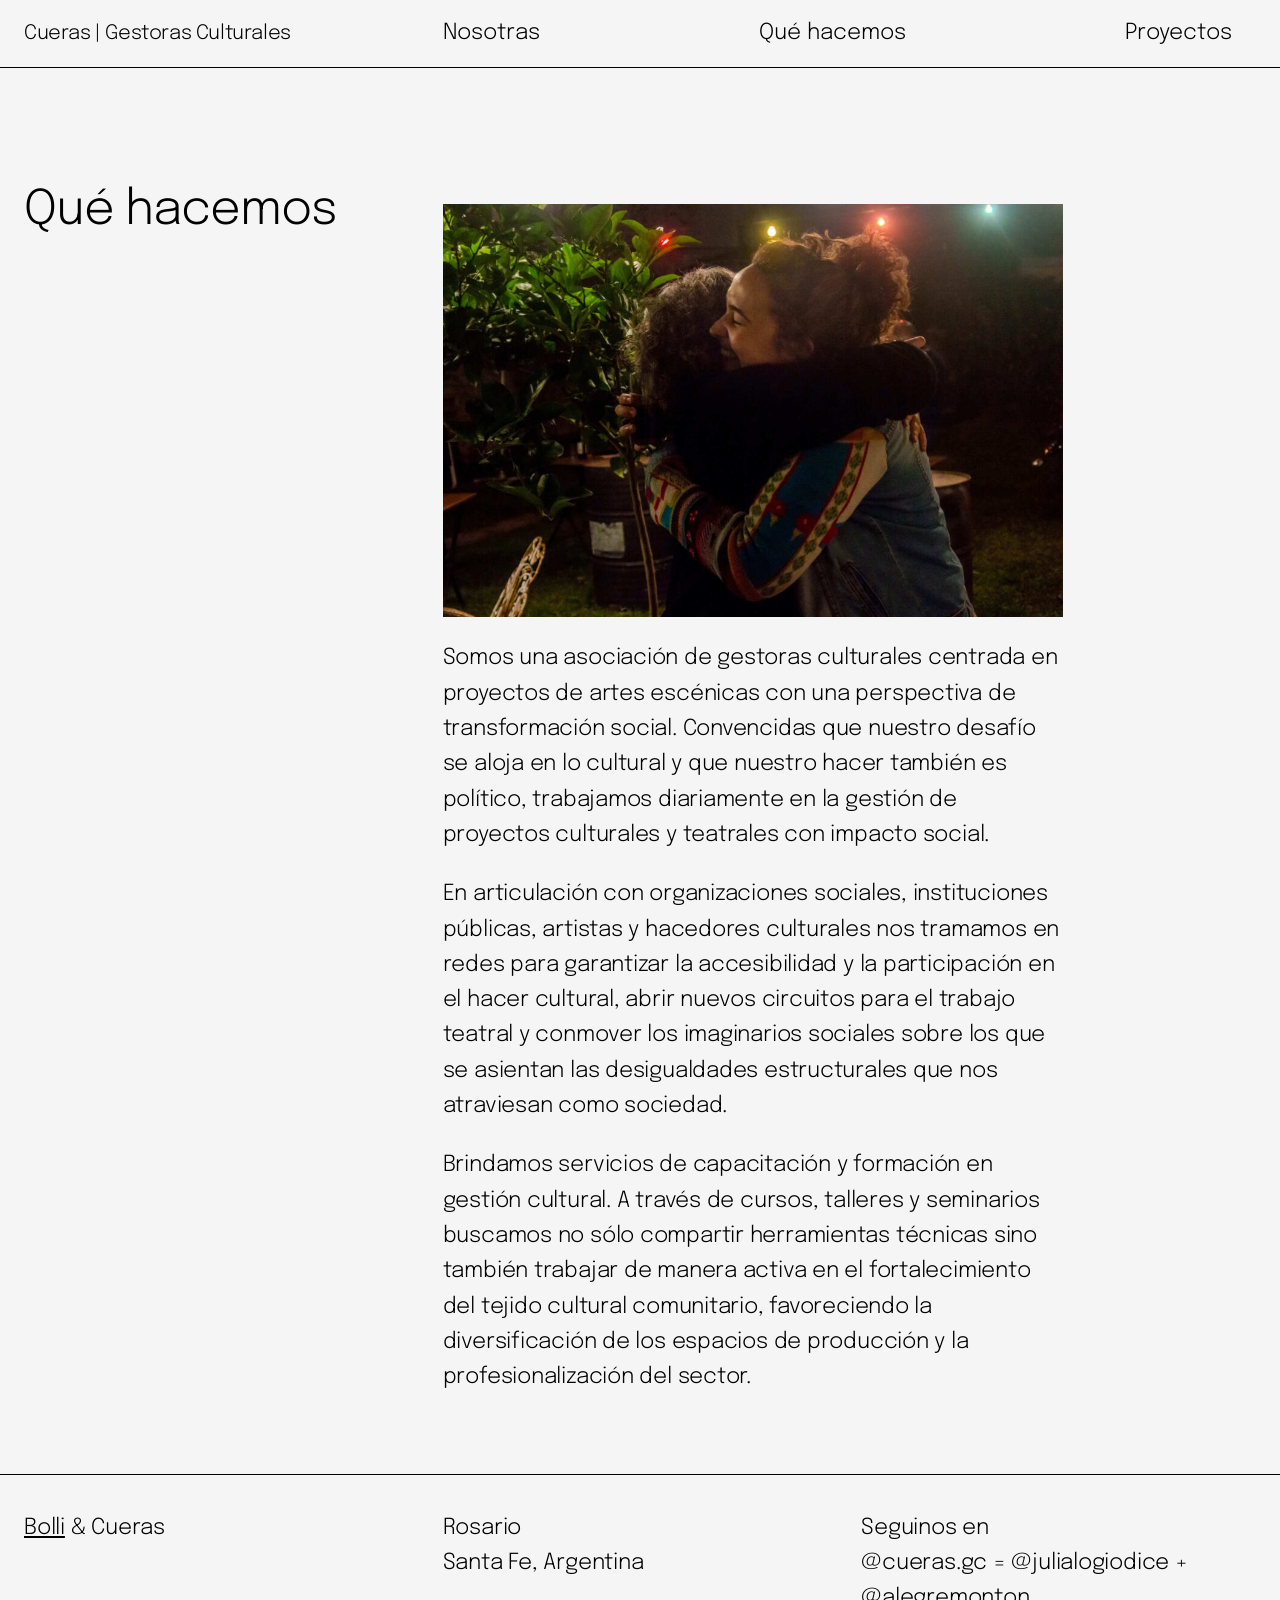
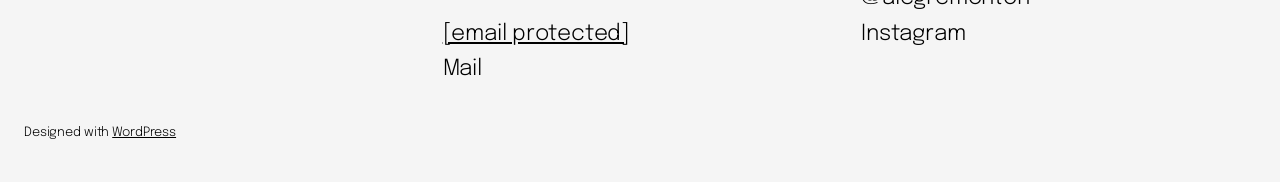
==== hacemos/index.html @ 38561768 "Static export of cueras.com.ar (HTML only)" ====
<!DOCTYPE html>
<html lang="es-AR">
<head>
	<meta charset="UTF-8" />
	<meta name="viewport" content="width=device-width, initial-scale=1" />
<meta name='robots' content='max-image-preview:large' />
<title>Qué hacemos &#8211; Cueras | Gestoras Culturales</title>
<link rel='dns-prefetch' href='../index.html' />
<link rel="alternate" type="application/rss+xml" title="Cueras | Gestoras Culturales &raquo; Feed" href="../feed/index.html" />
<link rel="alternate" type="application/rss+xml" title="Cueras | Gestoras Culturales &raquo; RSS de los comentarios" href="../comments/feed/index.html" />
<link rel="alternate" title="oEmbed (JSON)" type="application/json+oembed" href="../wp-json/oembed/1.0/embed%3Furl=https:%252F%252Fcueras.com.ar%252Fhacemos%252F" />
<link rel="alternate" title="oEmbed (XML)" type="text/xml+oembed" href="../wp-json/oembed/1.0/embed%3Furl=https:%252F%252Fcueras.com.ar%252Fhacemos%252F&amp;format=xml" />
<style id='wp-img-auto-sizes-contain-inline-css'>
img:is([sizes=auto i],[sizes^="auto," i]){contain-intrinsic-size:3000px 1500px}
/*# sourceURL=wp-img-auto-sizes-contain-inline-css */
</style>
<style id='wp-block-site-title-inline-css'>
.wp-block-site-title{box-sizing:border-box}.wp-block-site-title :where(a){color:inherit;font-family:inherit;font-size:inherit;font-style:inherit;font-weight:inherit;letter-spacing:inherit;line-height:inherit;text-decoration:inherit}
/*# sourceURL=https://cueras.com.ar/wp-includes/blocks/site-title/style.min.css */
</style>
<style id='wp-block-page-list-inline-css'>
.wp-block-navigation .wp-block-page-list{align-items:var(--navigation-layout-align,initial);background-color:inherit;display:flex;flex-direction:var(--navigation-layout-direction,initial);flex-wrap:var(--navigation-layout-wrap,wrap);justify-content:var(--navigation-layout-justify,initial)}.wp-block-navigation .wp-block-navigation-item{background-color:inherit}.wp-block-page-list{box-sizing:border-box}
/*# sourceURL=https://cueras.com.ar/wp-includes/blocks/page-list/style.min.css */
</style>
<style id='wp-block-navigation-inline-css'>
.wp-block-navigation{position:relative}.wp-block-navigation ul{margin-bottom:0;margin-left:0;margin-top:0;padding-left:0}.wp-block-navigation ul,.wp-block-navigation ul li{list-style:none;padding:0}.wp-block-navigation .wp-block-navigation-item{align-items:center;background-color:inherit;display:flex;position:relative}.wp-block-navigation .wp-block-navigation-item .wp-block-navigation__submenu-container:empty{display:none}.wp-block-navigation .wp-block-navigation-item__content{display:block;z-index:1}.wp-block-navigation .wp-block-navigation-item__content.wp-block-navigation-item__content{color:inherit}.wp-block-navigation.has-text-decoration-underline .wp-block-navigation-item__content,.wp-block-navigation.has-text-decoration-underline .wp-block-navigation-item__content:active,.wp-block-navigation.has-text-decoration-underline .wp-block-navigation-item__content:focus{text-decoration:underline}.wp-block-navigation.has-text-decoration-line-through .wp-block-navigation-item__content,.wp-block-navigation.has-text-decoration-line-through .wp-block-navigation-item__content:active,.wp-block-navigation.has-text-decoration-line-through .wp-block-navigation-item__content:focus{text-decoration:line-through}.wp-block-navigation :where(a),.wp-block-navigation :where(a:active),.wp-block-navigation :where(a:focus){text-decoration:none}.wp-block-navigation .wp-block-navigation__submenu-icon{align-self:center;background-color:inherit;border:none;color:currentColor;display:inline-block;font-size:inherit;height:.6em;line-height:0;margin-left:.25em;padding:0;width:.6em}.wp-block-navigation .wp-block-navigation__submenu-icon svg{display:inline-block;stroke:currentColor;height:inherit;margin-top:.075em;width:inherit}.wp-block-navigation{--navigation-layout-justification-setting:flex-start;--navigation-layout-direction:row;--navigation-layout-wrap:wrap;--navigation-layout-justify:flex-start;--navigation-layout-align:center}.wp-block-navigation.is-vertical{--navigation-layout-direction:column;--navigation-layout-justify:initial;--navigation-layout-align:flex-start}.wp-block-navigation.no-wrap{--navigation-layout-wrap:nowrap}.wp-block-navigation.items-justified-center{--navigation-layout-justification-setting:center;--navigation-layout-justify:center}.wp-block-navigation.items-justified-center.is-vertical{--navigation-layout-align:center}.wp-block-navigation.items-justified-right{--navigation-layout-justification-setting:flex-end;--navigation-layout-justify:flex-end}.wp-block-navigation.items-justified-right.is-vertical{--navigation-layout-align:flex-end}.wp-block-navigation.items-justified-space-between{--navigation-layout-justification-setting:space-between;--navigation-layout-justify:space-between}.wp-block-navigation .has-child .wp-block-navigation__submenu-container{align-items:normal;background-color:inherit;color:inherit;display:flex;flex-direction:column;opacity:0;position:absolute;z-index:2}@media not (prefers-reduced-motion){.wp-block-navigation .has-child .wp-block-navigation__submenu-container{transition:opacity .1s linear}}.wp-block-navigation .has-child .wp-block-navigation__submenu-container{height:0;overflow:hidden;visibility:hidden;width:0}.wp-block-navigation .has-child .wp-block-navigation__submenu-container>.wp-block-navigation-item>.wp-block-navigation-item__content{display:flex;flex-grow:1;padding:.5em 1em}.wp-block-navigation .has-child .wp-block-navigation__submenu-container>.wp-block-navigation-item>.wp-block-navigation-item__content .wp-block-navigation__submenu-icon{margin-left:auto;margin-right:0}.wp-block-navigation .has-child .wp-block-navigation__submenu-container .wp-block-navigation-item__content{margin:0}.wp-block-navigation .has-child .wp-block-navigation__submenu-container{left:-1px;top:100%}@media (min-width:782px){.wp-block-navigation .has-child .wp-block-navigation__submenu-container .wp-block-navigation__submenu-container{left:100%;top:-1px}.wp-block-navigation .has-child .wp-block-navigation__submenu-container .wp-block-navigation__submenu-container:before{background:#0000;content:"";display:block;height:100%;position:absolute;right:100%;width:.5em}.wp-block-navigation .has-child .wp-block-navigation__submenu-container .wp-block-navigation__submenu-icon{margin-right:.25em}.wp-block-navigation .has-child .wp-block-navigation__submenu-container .wp-block-navigation__submenu-icon svg{transform:rotate(-90deg)}}.wp-block-navigation .has-child .wp-block-navigation-submenu__toggle[aria-expanded=true]~.wp-block-navigation__submenu-container,.wp-block-navigation .has-child:not(.open-on-click):hover>.wp-block-navigation__submenu-container,.wp-block-navigation .has-child:not(.open-on-click):not(.open-on-hover-click):focus-within>.wp-block-navigation__submenu-container{height:auto;min-width:200px;opacity:1;overflow:visible;visibility:visible;width:auto}.wp-block-navigation.has-background .has-child .wp-block-navigation__submenu-container{left:0;top:100%}@media (min-width:782px){.wp-block-navigation.has-background .has-child .wp-block-navigation__submenu-container .wp-block-navigation__submenu-container{left:100%;top:0}}.wp-block-navigation-submenu{display:flex;position:relative}.wp-block-navigation-submenu .wp-block-navigation__submenu-icon svg{stroke:currentColor}button.wp-block-navigation-item__content{background-color:initial;border:none;color:currentColor;font-family:inherit;font-size:inherit;font-style:inherit;font-weight:inherit;letter-spacing:inherit;line-height:inherit;text-align:left;text-transform:inherit}.wp-block-navigation-submenu__toggle{cursor:pointer}.wp-block-navigation-submenu__toggle[aria-expanded=true]+.wp-block-navigation__submenu-icon>svg,.wp-block-navigation-submenu__toggle[aria-expanded=true]>svg{transform:rotate(180deg)}.wp-block-navigation-item.open-on-click .wp-block-navigation-submenu__toggle{padding-left:0;padding-right:.85em}.wp-block-navigation-item.open-on-click .wp-block-navigation-submenu__toggle+.wp-block-navigation__submenu-icon{margin-left:-.6em;pointer-events:none}.wp-block-navigation-item.open-on-click button.wp-block-navigation-item__content:not(.wp-block-navigation-submenu__toggle){padding:0}.wp-block-navigation .wp-block-page-list,.wp-block-navigation__container,.wp-block-navigation__responsive-close,.wp-block-navigation__responsive-container,.wp-block-navigation__responsive-container-content,.wp-block-navigation__responsive-dialog{gap:inherit}:where(.wp-block-navigation.has-background .wp-block-navigation-item a:not(.wp-element-button)),:where(.wp-block-navigation.has-background .wp-block-navigation-submenu a:not(.wp-element-button)){padding:.5em 1em}:where(.wp-block-navigation .wp-block-navigation__submenu-container .wp-block-navigation-item a:not(.wp-element-button)),:where(.wp-block-navigation .wp-block-navigation__submenu-container .wp-block-navigation-submenu a:not(.wp-element-button)),:where(.wp-block-navigation .wp-block-navigation__submenu-container .wp-block-navigation-submenu button.wp-block-navigation-item__content),:where(.wp-block-navigation .wp-block-navigation__submenu-container .wp-block-pages-list__item button.wp-block-navigation-item__content){padding:.5em 1em}.wp-block-navigation.items-justified-right .wp-block-navigation__container .has-child .wp-block-navigation__submenu-container,.wp-block-navigation.items-justified-right .wp-block-page-list>.has-child .wp-block-navigation__submenu-container,.wp-block-navigation.items-justified-space-between .wp-block-page-list>.has-child:last-child .wp-block-navigation__submenu-container,.wp-block-navigation.items-justified-space-between>.wp-block-navigation__container>.has-child:last-child .wp-block-navigation__submenu-container{left:auto;right:0}.wp-block-navigation.items-justified-right .wp-block-navigation__container .has-child .wp-block-navigation__submenu-container .wp-block-navigation__submenu-container,.wp-block-navigation.items-justified-right .wp-block-page-list>.has-child .wp-block-navigation__submenu-container .wp-block-navigation__submenu-container,.wp-block-navigation.items-justified-space-between .wp-block-page-list>.has-child:last-child .wp-block-navigation__submenu-container .wp-block-navigation__submenu-container,.wp-block-navigation.items-justified-space-between>.wp-block-navigation__container>.has-child:last-child .wp-block-navigation__submenu-container .wp-block-navigation__submenu-container{left:-1px;right:-1px}@media (min-width:782px){.wp-block-navigation.items-justified-right .wp-block-navigation__container .has-child .wp-block-navigation__submenu-container .wp-block-navigation__submenu-container,.wp-block-navigation.items-justified-right .wp-block-page-list>.has-child .wp-block-navigation__submenu-container .wp-block-navigation__submenu-container,.wp-block-navigation.items-justified-space-between .wp-block-page-list>.has-child:last-child .wp-block-navigation__submenu-container .wp-block-navigation__submenu-container,.wp-block-navigation.items-justified-space-between>.wp-block-navigation__container>.has-child:last-child .wp-block-navigation__submenu-container .wp-block-navigation__submenu-container{left:auto;right:100%}}.wp-block-navigation:not(.has-background) .wp-block-navigation__submenu-container{background-color:#fff;border:1px solid #00000026}.wp-block-navigation.has-background .wp-block-navigation__submenu-container{background-color:inherit}.wp-block-navigation:not(.has-text-color) .wp-block-navigation__submenu-container{color:#000}.wp-block-navigation__container{align-items:var(--navigation-layout-align,initial);display:flex;flex-direction:var(--navigation-layout-direction,initial);flex-wrap:var(--navigation-layout-wrap,wrap);justify-content:var(--navigation-layout-justify,initial);list-style:none;margin:0;padding-left:0}.wp-block-navigation__container .is-responsive{display:none}.wp-block-navigation__container:only-child,.wp-block-page-list:only-child{flex-grow:1}@keyframes overlay-menu__fade-in-animation{0%{opacity:0;transform:translateY(.5em)}to{opacity:1;transform:translateY(0)}}.wp-block-navigation__responsive-container{bottom:0;display:none;left:0;position:fixed;right:0;top:0}.wp-block-navigation__responsive-container :where(.wp-block-navigation-item a){color:inherit}.wp-block-navigation__responsive-container .wp-block-navigation__responsive-container-content{align-items:var(--navigation-layout-align,initial);display:flex;flex-direction:var(--navigation-layout-direction,initial);flex-wrap:var(--navigation-layout-wrap,wrap);justify-content:var(--navigation-layout-justify,initial)}.wp-block-navigation__responsive-container:not(.is-menu-open.is-menu-open){background-color:inherit!important;color:inherit!important}.wp-block-navigation__responsive-container.is-menu-open{background-color:inherit;display:flex;flex-direction:column}@media not (prefers-reduced-motion){.wp-block-navigation__responsive-container.is-menu-open{animation:overlay-menu__fade-in-animation .1s ease-out;animation-fill-mode:forwards}}.wp-block-navigation__responsive-container.is-menu-open{overflow:auto;padding:clamp(1rem,var(--wp--style--root--padding-top),20rem) clamp(1rem,var(--wp--style--root--padding-right),20rem) clamp(1rem,var(--wp--style--root--padding-bottom),20rem) clamp(1rem,var(--wp--style--root--padding-left),20rem);z-index:100000}.wp-block-navigation__responsive-container.is-menu-open .wp-block-navigation__responsive-container-content{align-items:var(--navigation-layout-justification-setting,inherit);display:flex;flex-direction:column;flex-wrap:nowrap;overflow:visible;padding-top:calc(2rem + 24px)}.wp-block-navigation__responsive-container.is-menu-open .wp-block-navigation__responsive-container-content,.wp-block-navigation__responsive-container.is-menu-open .wp-block-navigation__responsive-container-content .wp-block-navigation__container,.wp-block-navigation__responsive-container.is-menu-open .wp-block-navigation__responsive-container-content .wp-block-page-list{justify-content:flex-start}.wp-block-navigation__responsive-container.is-menu-open .wp-block-navigation__responsive-container-content .wp-block-navigation__submenu-icon{display:none}.wp-block-navigation__responsive-container.is-menu-open .wp-block-navigation__responsive-container-content .has-child .wp-block-navigation__submenu-container{border:none;height:auto;min-width:200px;opacity:1;overflow:initial;padding-left:2rem;padding-right:2rem;position:static;visibility:visible;width:auto}.wp-block-navigation__responsive-container.is-menu-open .wp-block-navigation__responsive-container-content .wp-block-navigation__container,.wp-block-navigation__responsive-container.is-menu-open .wp-block-navigation__responsive-container-content .wp-block-navigation__submenu-container{gap:inherit}.wp-block-navigation__responsive-container.is-menu-open .wp-block-navigation__responsive-container-content .wp-block-navigation__submenu-container{padding-top:var(--wp--style--block-gap,2em)}.wp-block-navigation__responsive-container.is-menu-open .wp-block-navigation__responsive-container-content .wp-block-navigation-item__content{padding:0}.wp-block-navigation__responsive-container.is-menu-open .wp-block-navigation__responsive-container-content .wp-block-navigation-item,.wp-block-navigation__responsive-container.is-menu-open .wp-block-navigation__responsive-container-content .wp-block-navigation__container,.wp-block-navigation__responsive-container.is-menu-open .wp-block-navigation__responsive-container-content .wp-block-page-list{align-items:var(--navigation-layout-justification-setting,initial);display:flex;flex-direction:column}.wp-block-navigation__responsive-container.is-menu-open .wp-block-navigation-item,.wp-block-navigation__responsive-container.is-menu-open .wp-block-navigation-item .wp-block-navigation__submenu-container,.wp-block-navigation__responsive-container.is-menu-open .wp-block-navigation__container,.wp-block-navigation__responsive-container.is-menu-open .wp-block-page-list{background:#0000!important;color:inherit!important}.wp-block-navigation__responsive-container.is-menu-open .wp-block-navigation__submenu-container.wp-block-navigation__submenu-container.wp-block-navigation__submenu-container.wp-block-navigation__submenu-container{left:auto;right:auto}@media (min-width:600px){.wp-block-navigation__responsive-container:not(.hidden-by-default):not(.is-menu-open){background-color:inherit;display:block;position:relative;width:100%;z-index:auto}.wp-block-navigation__responsive-container:not(.hidden-by-default):not(.is-menu-open) .wp-block-navigation__responsive-container-close{display:none}.wp-block-navigation__responsive-container.is-menu-open .wp-block-navigation__submenu-container.wp-block-navigation__submenu-container.wp-block-navigation__submenu-container.wp-block-navigation__submenu-container{left:0}}.wp-block-navigation:not(.has-background) .wp-block-navigation__responsive-container.is-menu-open{background-color:#fff}.wp-block-navigation:not(.has-text-color) .wp-block-navigation__responsive-container.is-menu-open{color:#000}.wp-block-navigation__toggle_button_label{font-size:1rem;font-weight:700}.wp-block-navigation__responsive-container-close,.wp-block-navigation__responsive-container-open{background:#0000;border:none;color:currentColor;cursor:pointer;margin:0;padding:0;text-transform:inherit;vertical-align:middle}.wp-block-navigation__responsive-container-close svg,.wp-block-navigation__responsive-container-open svg{fill:currentColor;display:block;height:24px;pointer-events:none;width:24px}.wp-block-navigation__responsive-container-open{display:flex}.wp-block-navigation__responsive-container-open.wp-block-navigation__responsive-container-open.wp-block-navigation__responsive-container-open{font-family:inherit;font-size:inherit;font-weight:inherit}@media (min-width:600px){.wp-block-navigation__responsive-container-open:not(.always-shown){display:none}}.wp-block-navigation__responsive-container-close{position:absolute;right:0;top:0;z-index:2}.wp-block-navigation__responsive-container-close.wp-block-navigation__responsive-container-close.wp-block-navigation__responsive-container-close{font-family:inherit;font-size:inherit;font-weight:inherit}.wp-block-navigation__responsive-close{width:100%}.has-modal-open .wp-block-navigation__responsive-close{margin-left:auto;margin-right:auto;max-width:var(--wp--style--global--wide-size,100%)}.wp-block-navigation__responsive-close:focus{outline:none}.is-menu-open .wp-block-navigation__responsive-close,.is-menu-open .wp-block-navigation__responsive-container-content,.is-menu-open .wp-block-navigation__responsive-dialog{box-sizing:border-box}.wp-block-navigation__responsive-dialog{position:relative}.has-modal-open .admin-bar .is-menu-open .wp-block-navigation__responsive-dialog{margin-top:46px}@media (min-width:782px){.has-modal-open .admin-bar .is-menu-open .wp-block-navigation__responsive-dialog{margin-top:32px}}html.has-modal-open{overflow:hidden}
/*# sourceURL=https://cueras.com.ar/wp-includes/blocks/navigation/style.min.css */
</style>
<style id='wp-block-columns-inline-css'>
.wp-block-columns{box-sizing:border-box;display:flex;flex-wrap:wrap!important}@media (min-width:782px){.wp-block-columns{flex-wrap:nowrap!important}}.wp-block-columns{align-items:normal!important}.wp-block-columns.are-vertically-aligned-top{align-items:flex-start}.wp-block-columns.are-vertically-aligned-center{align-items:center}.wp-block-columns.are-vertically-aligned-bottom{align-items:flex-end}@media (max-width:781px){.wp-block-columns:not(.is-not-stacked-on-mobile)>.wp-block-column{flex-basis:100%!important}}@media (min-width:782px){.wp-block-columns:not(.is-not-stacked-on-mobile)>.wp-block-column{flex-basis:0;flex-grow:1}.wp-block-columns:not(.is-not-stacked-on-mobile)>.wp-block-column[style*=flex-basis]{flex-grow:0}}.wp-block-columns.is-not-stacked-on-mobile{flex-wrap:nowrap!important}.wp-block-columns.is-not-stacked-on-mobile>.wp-block-column{flex-basis:0;flex-grow:1}.wp-block-columns.is-not-stacked-on-mobile>.wp-block-column[style*=flex-basis]{flex-grow:0}:where(.wp-block-columns){margin-bottom:1.75em}:where(.wp-block-columns.has-background){padding:1.25em 2.375em}.wp-block-column{flex-grow:1;min-width:0;overflow-wrap:break-word;word-break:break-word}.wp-block-column.is-vertically-aligned-top{align-self:flex-start}.wp-block-column.is-vertically-aligned-center{align-self:center}.wp-block-column.is-vertically-aligned-bottom{align-self:flex-end}.wp-block-column.is-vertically-aligned-stretch{align-self:stretch}.wp-block-column.is-vertically-aligned-bottom,.wp-block-column.is-vertically-aligned-center,.wp-block-column.is-vertically-aligned-top{width:100%}
/*# sourceURL=https://cueras.com.ar/wp-includes/blocks/columns/style.min.css */
</style>
<style id='wp-block-group-inline-css'>
.wp-block-group{box-sizing:border-box}:where(.wp-block-group.wp-block-group-is-layout-constrained){position:relative}
/*# sourceURL=https://cueras.com.ar/wp-includes/blocks/group/style.min.css */
</style>
<style id='wp-block-spacer-inline-css'>
.wp-block-spacer{clear:both}
/*# sourceURL=https://cueras.com.ar/wp-includes/blocks/spacer/style.min.css */
</style>
<style id='wp-block-post-title-inline-css'>
.wp-block-post-title{box-sizing:border-box;word-break:break-word}.wp-block-post-title :where(a){display:inline-block;font-family:inherit;font-size:inherit;font-style:inherit;font-weight:inherit;letter-spacing:inherit;line-height:inherit;text-decoration:inherit}
/*# sourceURL=https://cueras.com.ar/wp-includes/blocks/post-title/style.min.css */
</style>
<style id='wp-block-paragraph-inline-css'>
.is-small-text{font-size:.875em}.is-regular-text{font-size:1em}.is-large-text{font-size:2.25em}.is-larger-text{font-size:3em}.has-drop-cap:not(:focus):first-letter{float:left;font-size:8.4em;font-style:normal;font-weight:100;line-height:.68;margin:.05em .1em 0 0;text-transform:uppercase}body.rtl .has-drop-cap:not(:focus):first-letter{float:none;margin-left:.1em}p.has-drop-cap.has-background{overflow:hidden}:root :where(p.has-background){padding:1.25em 2.375em}:where(p.has-text-color:not(.has-link-color)) a{color:inherit}p.has-text-align-left[style*="writing-mode:vertical-lr"],p.has-text-align-right[style*="writing-mode:vertical-rl"]{rotate:180deg}
/*# sourceURL=https://cueras.com.ar/wp-includes/blocks/paragraph/style.min.css */
</style>
<style id='wp-block-image-inline-css'>
.wp-block-image>a,.wp-block-image>figure>a{display:inline-block}.wp-block-image img{box-sizing:border-box;height:auto;max-width:100%;vertical-align:bottom}@media not (prefers-reduced-motion){.wp-block-image img.hide{visibility:hidden}.wp-block-image img.show{animation:show-content-image .4s}}.wp-block-image[style*=border-radius] img,.wp-block-image[style*=border-radius]>a{border-radius:inherit}.wp-block-image.has-custom-border img{box-sizing:border-box}.wp-block-image.aligncenter{text-align:center}.wp-block-image.alignfull>a,.wp-block-image.alignwide>a{width:100%}.wp-block-image.alignfull img,.wp-block-image.alignwide img{height:auto;width:100%}.wp-block-image .aligncenter,.wp-block-image .alignleft,.wp-block-image .alignright,.wp-block-image.aligncenter,.wp-block-image.alignleft,.wp-block-image.alignright{display:table}.wp-block-image .aligncenter>figcaption,.wp-block-image .alignleft>figcaption,.wp-block-image .alignright>figcaption,.wp-block-image.aligncenter>figcaption,.wp-block-image.alignleft>figcaption,.wp-block-image.alignright>figcaption{caption-side:bottom;display:table-caption}.wp-block-image .alignleft{float:left;margin:.5em 1em .5em 0}.wp-block-image .alignright{float:right;margin:.5em 0 .5em 1em}.wp-block-image .aligncenter{margin-left:auto;margin-right:auto}.wp-block-image :where(figcaption){margin-bottom:1em;margin-top:.5em}.wp-block-image.is-style-circle-mask img{border-radius:9999px}@supports ((-webkit-mask-image:none) or (mask-image:none)) or (-webkit-mask-image:none){.wp-block-image.is-style-circle-mask img{border-radius:0;-webkit-mask-image:url('data:image/svg+xml;utf8,<svg viewBox="0 0 100 100" xmlns="http://www.w3.org/2000/svg"><circle cx="50" cy="50" r="50"/></svg>');mask-image:url('data:image/svg+xml;utf8,<svg viewBox="0 0 100 100" xmlns="http://www.w3.org/2000/svg"><circle cx="50" cy="50" r="50"/></svg>');mask-mode:alpha;-webkit-mask-position:center;mask-position:center;-webkit-mask-repeat:no-repeat;mask-repeat:no-repeat;-webkit-mask-size:contain;mask-size:contain}}:root :where(.wp-block-image.is-style-rounded img,.wp-block-image .is-style-rounded img){border-radius:9999px}.wp-block-image figure{margin:0}.wp-lightbox-container{display:flex;flex-direction:column;position:relative}.wp-lightbox-container img{cursor:zoom-in}.wp-lightbox-container img:hover+button{opacity:1}.wp-lightbox-container button{align-items:center;backdrop-filter:blur(16px) saturate(180%);background-color:#5a5a5a40;border:none;border-radius:4px;cursor:zoom-in;display:flex;height:20px;justify-content:center;opacity:0;padding:0;position:absolute;right:16px;text-align:center;top:16px;width:20px;z-index:100}@media not (prefers-reduced-motion){.wp-lightbox-container button{transition:opacity .2s ease}}.wp-lightbox-container button:focus-visible{outline:3px auto #5a5a5a40;outline:3px auto -webkit-focus-ring-color;outline-offset:3px}.wp-lightbox-container button:hover{cursor:pointer;opacity:1}.wp-lightbox-container button:focus{opacity:1}.wp-lightbox-container button:focus,.wp-lightbox-container button:hover,.wp-lightbox-container button:not(:hover):not(:active):not(.has-background){background-color:#5a5a5a40;border:none}.wp-lightbox-overlay{box-sizing:border-box;cursor:zoom-out;height:100vh;left:0;overflow:hidden;position:fixed;top:0;visibility:hidden;width:100%;z-index:100000}.wp-lightbox-overlay .close-button{align-items:center;cursor:pointer;display:flex;justify-content:center;min-height:40px;min-width:40px;padding:0;position:absolute;right:calc(env(safe-area-inset-right) + 16px);top:calc(env(safe-area-inset-top) + 16px);z-index:5000000}.wp-lightbox-overlay .close-button:focus,.wp-lightbox-overlay .close-button:hover,.wp-lightbox-overlay .close-button:not(:hover):not(:active):not(.has-background){background:none;border:none}.wp-lightbox-overlay .lightbox-image-container{height:var(--wp--lightbox-container-height);left:50%;overflow:hidden;position:absolute;top:50%;transform:translate(-50%,-50%);transform-origin:top left;width:var(--wp--lightbox-container-width);z-index:9999999999}.wp-lightbox-overlay .wp-block-image{align-items:center;box-sizing:border-box;display:flex;height:100%;justify-content:center;margin:0;position:relative;transform-origin:0 0;width:100%;z-index:3000000}.wp-lightbox-overlay .wp-block-image img{height:var(--wp--lightbox-image-height);min-height:var(--wp--lightbox-image-height);min-width:var(--wp--lightbox-image-width);width:var(--wp--lightbox-image-width)}.wp-lightbox-overlay .wp-block-image figcaption{display:none}.wp-lightbox-overlay button{background:none;border:none}.wp-lightbox-overlay .scrim{background-color:#fff;height:100%;opacity:.9;position:absolute;width:100%;z-index:2000000}.wp-lightbox-overlay.active{visibility:visible}@media not (prefers-reduced-motion){.wp-lightbox-overlay.active{animation:turn-on-visibility .25s both}.wp-lightbox-overlay.active img{animation:turn-on-visibility .35s both}.wp-lightbox-overlay.show-closing-animation:not(.active){animation:turn-off-visibility .35s both}.wp-lightbox-overlay.show-closing-animation:not(.active) img{animation:turn-off-visibility .25s both}.wp-lightbox-overlay.zoom.active{animation:none;opacity:1;visibility:visible}.wp-lightbox-overlay.zoom.active .lightbox-image-container{animation:lightbox-zoom-in .4s}.wp-lightbox-overlay.zoom.active .lightbox-image-container img{animation:none}.wp-lightbox-overlay.zoom.active .scrim{animation:turn-on-visibility .4s forwards}.wp-lightbox-overlay.zoom.show-closing-animation:not(.active){animation:none}.wp-lightbox-overlay.zoom.show-closing-animation:not(.active) .lightbox-image-container{animation:lightbox-zoom-out .4s}.wp-lightbox-overlay.zoom.show-closing-animation:not(.active) .lightbox-image-container img{animation:none}.wp-lightbox-overlay.zoom.show-closing-animation:not(.active) .scrim{animation:turn-off-visibility .4s forwards}}@keyframes show-content-image{0%{visibility:hidden}99%{visibility:hidden}to{visibility:visible}}@keyframes turn-on-visibility{0%{opacity:0}to{opacity:1}}@keyframes turn-off-visibility{0%{opacity:1;visibility:visible}99%{opacity:0;visibility:visible}to{opacity:0;visibility:hidden}}@keyframes lightbox-zoom-in{0%{transform:translate(calc((-100vw + var(--wp--lightbox-scrollbar-width))/2 + var(--wp--lightbox-initial-left-position)),calc(-50vh + var(--wp--lightbox-initial-top-position))) scale(var(--wp--lightbox-scale))}to{transform:translate(-50%,-50%) scale(1)}}@keyframes lightbox-zoom-out{0%{transform:translate(-50%,-50%) scale(1);visibility:visible}99%{visibility:visible}to{transform:translate(calc((-100vw + var(--wp--lightbox-scrollbar-width))/2 + var(--wp--lightbox-initial-left-position)),calc(-50vh + var(--wp--lightbox-initial-top-position))) scale(var(--wp--lightbox-scale));visibility:hidden}}
/*# sourceURL=https://cueras.com.ar/wp-includes/blocks/image/style.min.css */
</style>
<style id='wp-block-post-content-inline-css'>
.wp-block-post-content{display:flow-root}
/*# sourceURL=https://cueras.com.ar/wp-includes/blocks/post-content/style.min.css */
</style>
<style id='wp-emoji-styles-inline-css'>

	img.wp-smiley, img.emoji {
		display: inline !important;
		border: none !important;
		box-shadow: none !important;
		height: 1em !important;
		width: 1em !important;
		margin: 0 0.07em !important;
		vertical-align: -0.1em !important;
		background: none !important;
		padding: 0 !important;
	}
/*# sourceURL=wp-emoji-styles-inline-css */
</style>
<style id='wp-block-library-inline-css'>
:root{--wp-block-synced-color:#7a00df;--wp-block-synced-color--rgb:122,0,223;--wp-bound-block-color:var(--wp-block-synced-color);--wp-editor-canvas-background:#ddd;--wp-admin-theme-color:#007cba;--wp-admin-theme-color--rgb:0,124,186;--wp-admin-theme-color-darker-10:#006ba1;--wp-admin-theme-color-darker-10--rgb:0,107,160.5;--wp-admin-theme-color-darker-20:#005a87;--wp-admin-theme-color-darker-20--rgb:0,90,135;--wp-admin-border-width-focus:2px}@media (min-resolution:192dpi){:root{--wp-admin-border-width-focus:1.5px}}.wp-element-button{cursor:pointer}:root .has-very-light-gray-background-color{background-color:#eee}:root .has-very-dark-gray-background-color{background-color:#313131}:root .has-very-light-gray-color{color:#eee}:root .has-very-dark-gray-color{color:#313131}:root .has-vivid-green-cyan-to-vivid-cyan-blue-gradient-background{background:linear-gradient(135deg,#00d084,#0693e3)}:root .has-purple-crush-gradient-background{background:linear-gradient(135deg,#34e2e4,#4721fb 50%,#ab1dfe)}:root .has-hazy-dawn-gradient-background{background:linear-gradient(135deg,#faaca8,#dad0ec)}:root .has-subdued-olive-gradient-background{background:linear-gradient(135deg,#fafae1,#67a671)}:root .has-atomic-cream-gradient-background{background:linear-gradient(135deg,#fdd79a,#004a59)}:root .has-nightshade-gradient-background{background:linear-gradient(135deg,#330968,#31cdcf)}:root .has-midnight-gradient-background{background:linear-gradient(135deg,#020381,#2874fc)}:root{--wp--preset--font-size--normal:16px;--wp--preset--font-size--huge:42px}.has-regular-font-size{font-size:1em}.has-larger-font-size{font-size:2.625em}.has-normal-font-size{font-size:var(--wp--preset--font-size--normal)}.has-huge-font-size{font-size:var(--wp--preset--font-size--huge)}.has-text-align-center{text-align:center}.has-text-align-left{text-align:left}.has-text-align-right{text-align:right}.has-fit-text{white-space:nowrap!important}#end-resizable-editor-section{display:none}.aligncenter{clear:both}.items-justified-left{justify-content:flex-start}.items-justified-center{justify-content:center}.items-justified-right{justify-content:flex-end}.items-justified-space-between{justify-content:space-between}.screen-reader-text{border:0;clip-path:inset(50%);height:1px;margin:-1px;overflow:hidden;padding:0;position:absolute;width:1px;word-wrap:normal!important}.screen-reader-text:focus{background-color:#ddd;clip-path:none;color:#444;display:block;font-size:1em;height:auto;left:5px;line-height:normal;padding:15px 23px 14px;text-decoration:none;top:5px;width:auto;z-index:100000}html :where(.has-border-color){border-style:solid}html :where([style*=border-top-color]){border-top-style:solid}html :where([style*=border-right-color]){border-right-style:solid}html :where([style*=border-bottom-color]){border-bottom-style:solid}html :where([style*=border-left-color]){border-left-style:solid}html :where([style*=border-width]){border-style:solid}html :where([style*=border-top-width]){border-top-style:solid}html :where([style*=border-right-width]){border-right-style:solid}html :where([style*=border-bottom-width]){border-bottom-style:solid}html :where([style*=border-left-width]){border-left-style:solid}html :where(img[class*=wp-image-]){height:auto;max-width:100%}:where(figure){margin:0 0 1em}html :where(.is-position-sticky){--wp-admin--admin-bar--position-offset:var(--wp-admin--admin-bar--height,0px)}@media screen and (max-width:600px){html :where(.is-position-sticky){--wp-admin--admin-bar--position-offset:0px}}
/*# sourceURL=/wp-includes/css/dist/block-library/common.min.css */
</style>
<style id='global-styles-inline-css'>
:root{--wp--preset--aspect-ratio--square: 1;--wp--preset--aspect-ratio--4-3: 4/3;--wp--preset--aspect-ratio--3-4: 3/4;--wp--preset--aspect-ratio--3-2: 3/2;--wp--preset--aspect-ratio--2-3: 2/3;--wp--preset--aspect-ratio--16-9: 16/9;--wp--preset--aspect-ratio--9-16: 9/16;--wp--preset--color--black: #000000;--wp--preset--color--cyan-bluish-gray: #abb8c3;--wp--preset--color--white: #ffffff;--wp--preset--color--pale-pink: #f78da7;--wp--preset--color--vivid-red: #cf2e2e;--wp--preset--color--luminous-vivid-orange: #ff6900;--wp--preset--color--luminous-vivid-amber: #fcb900;--wp--preset--color--light-green-cyan: #7bdcb5;--wp--preset--color--vivid-green-cyan: #00d084;--wp--preset--color--pale-cyan-blue: #8ed1fc;--wp--preset--color--vivid-cyan-blue: #0693e3;--wp--preset--color--vivid-purple: #9b51e0;--wp--preset--color--primary: #000000;--wp--preset--color--secondary: #767676;--wp--preset--color--foreground: #000000;--wp--preset--color--background: #f5f5f5;--wp--preset--color--tertiary: #e6e6e6;--wp--preset--gradient--vivid-cyan-blue-to-vivid-purple: linear-gradient(135deg,rgb(6,147,227) 0%,rgb(155,81,224) 100%);--wp--preset--gradient--light-green-cyan-to-vivid-green-cyan: linear-gradient(135deg,rgb(122,220,180) 0%,rgb(0,208,130) 100%);--wp--preset--gradient--luminous-vivid-amber-to-luminous-vivid-orange: linear-gradient(135deg,rgb(252,185,0) 0%,rgb(255,105,0) 100%);--wp--preset--gradient--luminous-vivid-orange-to-vivid-red: linear-gradient(135deg,rgb(255,105,0) 0%,rgb(207,46,46) 100%);--wp--preset--gradient--very-light-gray-to-cyan-bluish-gray: linear-gradient(135deg,rgb(238,238,238) 0%,rgb(169,184,195) 100%);--wp--preset--gradient--cool-to-warm-spectrum: linear-gradient(135deg,rgb(74,234,220) 0%,rgb(151,120,209) 20%,rgb(207,42,186) 40%,rgb(238,44,130) 60%,rgb(251,105,98) 80%,rgb(254,248,76) 100%);--wp--preset--gradient--blush-light-purple: linear-gradient(135deg,rgb(255,206,236) 0%,rgb(152,150,240) 100%);--wp--preset--gradient--blush-bordeaux: linear-gradient(135deg,rgb(254,205,165) 0%,rgb(254,45,45) 50%,rgb(107,0,62) 100%);--wp--preset--gradient--luminous-dusk: linear-gradient(135deg,rgb(255,203,112) 0%,rgb(199,81,192) 50%,rgb(65,88,208) 100%);--wp--preset--gradient--pale-ocean: linear-gradient(135deg,rgb(255,245,203) 0%,rgb(182,227,212) 50%,rgb(51,167,181) 100%);--wp--preset--gradient--electric-grass: linear-gradient(135deg,rgb(202,248,128) 0%,rgb(113,206,126) 100%);--wp--preset--gradient--midnight: linear-gradient(135deg,rgb(2,3,129) 0%,rgb(40,116,252) 100%);--wp--preset--font-size--small: clamp(0.825rem, 0.825rem + ((1vw - 0.2rem) * 0.56), 1.0625rem);--wp--preset--font-size--medium: clamp(1rem, 1rem + ((1vw - 0.2rem) * 0.588), 1.25rem);--wp--preset--font-size--large: clamp(1.75rem, 1.75rem + ((1vw - 0.2rem) * 0.588), 2rem);--wp--preset--font-size--x-large: clamp(2.5rem, 2.5rem + ((1vw - 0.2rem) * 1.176), 3rem);--wp--preset--font-family--system-font: -apple-system, BlinkMacSystemFont, 'Segoe UI', Roboto, Oxygen-Sans, Ubuntu, Cantarell, 'Helvetica Neue', sans-serif;--wp--preset--font-family--epilogue: Epilogue;--wp--preset--font-family--sora: Sora;--wp--preset--font-family--albert-sans: Albert Sans;--wp--preset--spacing--20: 0.44rem;--wp--preset--spacing--30: 0.67rem;--wp--preset--spacing--40: 1rem;--wp--preset--spacing--50: 1.5rem;--wp--preset--spacing--60: 2.25rem;--wp--preset--spacing--70: 3.38rem;--wp--preset--spacing--80: 5.06rem;--wp--preset--shadow--natural: 6px 6px 9px rgba(0, 0, 0, 0.2);--wp--preset--shadow--deep: 12px 12px 50px rgba(0, 0, 0, 0.4);--wp--preset--shadow--sharp: 6px 6px 0px rgba(0, 0, 0, 0.2);--wp--preset--shadow--outlined: 6px 6px 0px -3px rgb(255, 255, 255), 6px 6px rgb(0, 0, 0);--wp--preset--shadow--crisp: 6px 6px 0px rgb(0, 0, 0);}:root { --wp--style--global--content-size: 620px;--wp--style--global--wide-size: 1000px; }:where(body) { margin: 0; }.wp-site-blocks { padding-top: var(--wp--style--root--padding-top); padding-bottom: var(--wp--style--root--padding-bottom); }.has-global-padding { padding-right: var(--wp--style--root--padding-right); padding-left: var(--wp--style--root--padding-left); }.has-global-padding > .alignfull { margin-right: calc(var(--wp--style--root--padding-right) * -1); margin-left: calc(var(--wp--style--root--padding-left) * -1); }.has-global-padding :where(:not(.alignfull.is-layout-flow) > .has-global-padding:not(.wp-block-block, .alignfull)) { padding-right: 0; padding-left: 0; }.has-global-padding :where(:not(.alignfull.is-layout-flow) > .has-global-padding:not(.wp-block-block, .alignfull)) > .alignfull { margin-left: 0; margin-right: 0; }.wp-site-blocks > .alignleft { float: left; margin-right: 2em; }.wp-site-blocks > .alignright { float: right; margin-left: 2em; }.wp-site-blocks > .aligncenter { justify-content: center; margin-left: auto; margin-right: auto; }:where(.wp-site-blocks) > * { margin-block-start: 1.5rem; margin-block-end: 0; }:where(.wp-site-blocks) > :first-child { margin-block-start: 0; }:where(.wp-site-blocks) > :last-child { margin-block-end: 0; }:root { --wp--style--block-gap: 1.5rem; }:root :where(.is-layout-flow) > :first-child{margin-block-start: 0;}:root :where(.is-layout-flow) > :last-child{margin-block-end: 0;}:root :where(.is-layout-flow) > *{margin-block-start: 1.5rem;margin-block-end: 0;}:root :where(.is-layout-constrained) > :first-child{margin-block-start: 0;}:root :where(.is-layout-constrained) > :last-child{margin-block-end: 0;}:root :where(.is-layout-constrained) > *{margin-block-start: 1.5rem;margin-block-end: 0;}:root :where(.is-layout-flex){gap: 1.5rem;}:root :where(.is-layout-grid){gap: 1.5rem;}.is-layout-flow > .alignleft{float: left;margin-inline-start: 0;margin-inline-end: 2em;}.is-layout-flow > .alignright{float: right;margin-inline-start: 2em;margin-inline-end: 0;}.is-layout-flow > .aligncenter{margin-left: auto !important;margin-right: auto !important;}.is-layout-constrained > .alignleft{float: left;margin-inline-start: 0;margin-inline-end: 2em;}.is-layout-constrained > .alignright{float: right;margin-inline-start: 2em;margin-inline-end: 0;}.is-layout-constrained > .aligncenter{margin-left: auto !important;margin-right: auto !important;}.is-layout-constrained > :where(:not(.alignleft):not(.alignright):not(.alignfull)){max-width: var(--wp--style--global--content-size);margin-left: auto !important;margin-right: auto !important;}.is-layout-constrained > .alignwide{max-width: var(--wp--style--global--wide-size);}body .is-layout-flex{display: flex;}.is-layout-flex{flex-wrap: wrap;align-items: center;}.is-layout-flex > :is(*, div){margin: 0;}body .is-layout-grid{display: grid;}.is-layout-grid > :is(*, div){margin: 0;}body{background-color: var(--wp--preset--color--background);color: var(--wp--preset--color--foreground);font-family: var(--wp--preset--font-family--epilogue);font-size: clamp(0.918rem, 0.918rem + ((1vw - 0.2rem) * 1.087), 1.38rem);font-style: normal;font-weight: 300;line-height: 1.6;--wp--style--root--padding-top: 0;--wp--style--root--padding-right: 0;--wp--style--root--padding-bottom: 0;--wp--style--root--padding-left: 0;}a:where(:not(.wp-element-button)){color: var(--wp--preset--color--primary);text-decoration: underline;}:root :where(a:where(:not(.wp-element-button)):hover){text-decoration: none;}h1, h2, h3, h4, h5, h6{font-style: normal;font-weight: 300;letter-spacing: -0.02em;line-height: 1.3;}h1{font-size: var(--wp--preset--font-size--x-large);}h2{font-size: var(--wp--preset--font-size--large);}h3{font-size: clamp(1.188rem, 1.188rem + ((1vw - 0.2rem) * 1.628), 1.88rem);}h4{font-size: clamp(1.055rem, 1.055rem + ((1vw - 0.2rem) * 1.353), 1.63rem);}h5{font-size: clamp(0.918rem, 0.918rem + ((1vw - 0.2rem) * 1.087), 1.38rem);}h6{font-size: clamp(0.875rem, 0.875rem + ((1vw - 0.2rem) * 0.882), 1.25rem);}:root :where(.wp-element-button, .wp-block-button__link){background-color: var(--wp--preset--color--primary);border-radius: 0.25rem;border-width: 0;color: var(--wp--preset--color--background);font-family: inherit;font-size: clamp(0.918rem, 0.918rem + ((1vw - 0.2rem) * 1.087), 1.38rem);font-style: inherit;font-weight: inherit;letter-spacing: inherit;line-height: inherit;padding-top: calc(0.667em + 2px);padding-right: calc(1.333em + 2px);padding-bottom: calc(0.667em + 2px);padding-left: calc(1.333em + 2px);text-decoration: none;text-transform: inherit;}:root :where(.wp-element-button:hover, .wp-block-button__link:hover){background-color: var(--wp--preset--color--secondary);color: var(--wp--preset--color--background);}:root :where(.wp-element-button:focus, .wp-block-button__link:focus){background-color: var(--wp--preset--color--primary);color: var(--wp--preset--color--background);outline-color: var(--wp--preset--color--primary);outline-offset: 2px;outline-style: dotted;outline-width: 1px;}:root :where(.wp-element-button:active, .wp-block-button__link:active){background-color: var(--wp--preset--color--primary);color: var(--wp--preset--color--background);}.has-black-color{color: var(--wp--preset--color--black) !important;}.has-cyan-bluish-gray-color{color: var(--wp--preset--color--cyan-bluish-gray) !important;}.has-white-color{color: var(--wp--preset--color--white) !important;}.has-pale-pink-color{color: var(--wp--preset--color--pale-pink) !important;}.has-vivid-red-color{color: var(--wp--preset--color--vivid-red) !important;}.has-luminous-vivid-orange-color{color: var(--wp--preset--color--luminous-vivid-orange) !important;}.has-luminous-vivid-amber-color{color: var(--wp--preset--color--luminous-vivid-amber) !important;}.has-light-green-cyan-color{color: var(--wp--preset--color--light-green-cyan) !important;}.has-vivid-green-cyan-color{color: var(--wp--preset--color--vivid-green-cyan) !important;}.has-pale-cyan-blue-color{color: var(--wp--preset--color--pale-cyan-blue) !important;}.has-vivid-cyan-blue-color{color: var(--wp--preset--color--vivid-cyan-blue) !important;}.has-vivid-purple-color{color: var(--wp--preset--color--vivid-purple) !important;}.has-primary-color{color: var(--wp--preset--color--primary) !important;}.has-secondary-color{color: var(--wp--preset--color--secondary) !important;}.has-foreground-color{color: var(--wp--preset--color--foreground) !important;}.has-background-color{color: var(--wp--preset--color--background) !important;}.has-tertiary-color{color: var(--wp--preset--color--tertiary) !important;}.has-black-background-color{background-color: var(--wp--preset--color--black) !important;}.has-cyan-bluish-gray-background-color{background-color: var(--wp--preset--color--cyan-bluish-gray) !important;}.has-white-background-color{background-color: var(--wp--preset--color--white) !important;}.has-pale-pink-background-color{background-color: var(--wp--preset--color--pale-pink) !important;}.has-vivid-red-background-color{background-color: var(--wp--preset--color--vivid-red) !important;}.has-luminous-vivid-orange-background-color{background-color: var(--wp--preset--color--luminous-vivid-orange) !important;}.has-luminous-vivid-amber-background-color{background-color: var(--wp--preset--color--luminous-vivid-amber) !important;}.has-light-green-cyan-background-color{background-color: var(--wp--preset--color--light-green-cyan) !important;}.has-vivid-green-cyan-background-color{background-color: var(--wp--preset--color--vivid-green-cyan) !important;}.has-pale-cyan-blue-background-color{background-color: var(--wp--preset--color--pale-cyan-blue) !important;}.has-vivid-cyan-blue-background-color{background-color: var(--wp--preset--color--vivid-cyan-blue) !important;}.has-vivid-purple-background-color{background-color: var(--wp--preset--color--vivid-purple) !important;}.has-primary-background-color{background-color: var(--wp--preset--color--primary) !important;}.has-secondary-background-color{background-color: var(--wp--preset--color--secondary) !important;}.has-foreground-background-color{background-color: var(--wp--preset--color--foreground) !important;}.has-background-background-color{background-color: var(--wp--preset--color--background) !important;}.has-tertiary-background-color{background-color: var(--wp--preset--color--tertiary) !important;}.has-black-border-color{border-color: var(--wp--preset--color--black) !important;}.has-cyan-bluish-gray-border-color{border-color: var(--wp--preset--color--cyan-bluish-gray) !important;}.has-white-border-color{border-color: var(--wp--preset--color--white) !important;}.has-pale-pink-border-color{border-color: var(--wp--preset--color--pale-pink) !important;}.has-vivid-red-border-color{border-color: var(--wp--preset--color--vivid-red) !important;}.has-luminous-vivid-orange-border-color{border-color: var(--wp--preset--color--luminous-vivid-orange) !important;}.has-luminous-vivid-amber-border-color{border-color: var(--wp--preset--color--luminous-vivid-amber) !important;}.has-light-green-cyan-border-color{border-color: var(--wp--preset--color--light-green-cyan) !important;}.has-vivid-green-cyan-border-color{border-color: var(--wp--preset--color--vivid-green-cyan) !important;}.has-pale-cyan-blue-border-color{border-color: var(--wp--preset--color--pale-cyan-blue) !important;}.has-vivid-cyan-blue-border-color{border-color: var(--wp--preset--color--vivid-cyan-blue) !important;}.has-vivid-purple-border-color{border-color: var(--wp--preset--color--vivid-purple) !important;}.has-primary-border-color{border-color: var(--wp--preset--color--primary) !important;}.has-secondary-border-color{border-color: var(--wp--preset--color--secondary) !important;}.has-foreground-border-color{border-color: var(--wp--preset--color--foreground) !important;}.has-background-border-color{border-color: var(--wp--preset--color--background) !important;}.has-tertiary-border-color{border-color: var(--wp--preset--color--tertiary) !important;}.has-vivid-cyan-blue-to-vivid-purple-gradient-background{background: var(--wp--preset--gradient--vivid-cyan-blue-to-vivid-purple) !important;}.has-light-green-cyan-to-vivid-green-cyan-gradient-background{background: var(--wp--preset--gradient--light-green-cyan-to-vivid-green-cyan) !important;}.has-luminous-vivid-amber-to-luminous-vivid-orange-gradient-background{background: var(--wp--preset--gradient--luminous-vivid-amber-to-luminous-vivid-orange) !important;}.has-luminous-vivid-orange-to-vivid-red-gradient-background{background: var(--wp--preset--gradient--luminous-vivid-orange-to-vivid-red) !important;}.has-very-light-gray-to-cyan-bluish-gray-gradient-background{background: var(--wp--preset--gradient--very-light-gray-to-cyan-bluish-gray) !important;}.has-cool-to-warm-spectrum-gradient-background{background: var(--wp--preset--gradient--cool-to-warm-spectrum) !important;}.has-blush-light-purple-gradient-background{background: var(--wp--preset--gradient--blush-light-purple) !important;}.has-blush-bordeaux-gradient-background{background: var(--wp--preset--gradient--blush-bordeaux) !important;}.has-luminous-dusk-gradient-background{background: var(--wp--preset--gradient--luminous-dusk) !important;}.has-pale-ocean-gradient-background{background: var(--wp--preset--gradient--pale-ocean) !important;}.has-electric-grass-gradient-background{background: var(--wp--preset--gradient--electric-grass) !important;}.has-midnight-gradient-background{background: var(--wp--preset--gradient--midnight) !important;}.has-small-font-size{font-size: var(--wp--preset--font-size--small) !important;}.has-medium-font-size{font-size: var(--wp--preset--font-size--medium) !important;}.has-large-font-size{font-size: var(--wp--preset--font-size--large) !important;}.has-x-large-font-size{font-size: var(--wp--preset--font-size--x-large) !important;}.has-system-font-font-family{font-family: var(--wp--preset--font-family--system-font) !important;}.has-epilogue-font-family{font-family: var(--wp--preset--font-family--epilogue) !important;}.has-sora-font-family{font-family: var(--wp--preset--font-family--sora) !important;}.has-albert-sans-font-family{font-family: var(--wp--preset--font-family--albert-sans) !important;}
:root :where(.wp-block-navigation){font-size: clamp(0.918rem, 0.918rem + ((1vw - 0.2rem) * 1.087), 1.38rem);font-style: normal;font-weight: 300;}
:root :where(.wp-block-navigation a:where(:not(.wp-element-button))){text-decoration: none;}
:root :where(.wp-block-navigation a:where(:not(.wp-element-button)):hover){text-decoration: underline;}
:root :where(p){letter-spacing: -0.01em;}
:root :where(.wp-block-post-title){font-size: var(--wp--preset--font-size--x-large);margin-bottom: 0;}
:root :where(.wp-block-post-title a:where(:not(.wp-element-button))){text-decoration: none;}
:root :where(.wp-block-post-title a:where(:not(.wp-element-button)):hover){text-decoration: underline;}
:root :where(.wp-block-site-title){font-size: var(--wp--preset--font-size--medium);font-style: normal;font-weight: 300;}
:root :where(.wp-block-site-title a:where(:not(.wp-element-button))){text-decoration: none;}
:root :where(.wp-block-site-title a:where(:not(.wp-element-button)):hover){text-decoration: underline;}
/*# sourceURL=global-styles-inline-css */
</style>
<style id='core-block-supports-inline-css'>
.wp-container-core-navigation-is-layout-52f22772{gap:0;justify-content:space-between;}.wp-container-core-columns-is-layout-4971f46f{flex-wrap:nowrap;}.wp-container-core-group-is-layout-254f1302 > .alignfull{margin-right:calc(0px * -1);margin-left:calc(0px * -1);}.wp-container-core-columns-is-layout-a351acff{flex-wrap:nowrap;}.wp-container-core-columns-is-layout-fdd9c2b1{flex-wrap:nowrap;}.wp-container-core-columns-is-layout-0111f410{flex-wrap:nowrap;}
/*# sourceURL=core-block-supports-inline-css */
</style>
<style id='wp-block-template-skip-link-inline-css'>

		.skip-link.screen-reader-text {
			border: 0;
			clip-path: inset(50%);
			height: 1px;
			margin: -1px;
			overflow: hidden;
			padding: 0;
			position: absolute !important;
			width: 1px;
			word-wrap: normal !important;
		}

		.skip-link.screen-reader-text:focus {
			background-color: #eee;
			clip-path: none;
			color: #444;
			display: block;
			font-size: 1em;
			height: auto;
			left: 5px;
			line-height: normal;
			padding: 15px 23px 14px;
			text-decoration: none;
			top: 5px;
			width: auto;
			z-index: 100000;
		}
/*# sourceURL=wp-block-template-skip-link-inline-css */
</style>
<link rel='stylesheet' id='fewer-style-css' href='../wp-content/themes/fewer/style.css%3Fver=6.9.1.css' media='all' />
<link rel="https://api.w.org/" href="../wp-json/index.html" /><link rel="alternate" title="JSON" type="application/json" href="../wp-json/wp/v2/pages/74" /><link rel="EditURI" type="application/rsd+xml" title="RSD" href="../xmlrpc.php%3Frsd" />
<meta name="generator" content="WordPress 6.9.1" />
<link rel="canonical" href="../index.html%3Fp=74.html" />
<link rel='shortlink' href='../index.html%3Fp=74.html' />
<script type="importmap" id="wp-importmap">
{"imports":{"@wordpress/interactivity":"https://cueras.com.ar/wp-includes/js/dist/script-modules/interactivity/index.min.js?ver=66c613f68580994bb00a"}}
</script>
<link rel="modulepreload" href="../wp-includes/js/dist/script-modules/interactivity/index.min.js%3Fver=66c613f68580994bb00a" id="@wordpress/interactivity-js-modulepreload" fetchpriority="low">
<style class='wp-fonts-local'>
@font-face{font-family:Epilogue;font-style:normal;font-weight:300;font-display:fallback;src:url('../wp-content/themes/fewer/assets/fonts/epilogue_300.ttf') format('truetype');}
@font-face{font-family:Epilogue;font-style:normal;font-weight:500;font-display:fallback;src:url('../wp-content/themes/fewer/assets/fonts/epilogue_500.ttf') format('truetype');}
@font-face{font-family:Epilogue;font-style:italic;font-weight:500;font-display:fallback;src:url('../wp-content/themes/fewer/assets/fonts/epilogue_500italic.ttf') format('truetype');}
@font-face{font-family:Epilogue;font-style:italic;font-weight:300;font-display:fallback;src:url('../wp-content/themes/fewer/assets/fonts/epilogue_300italic.ttf') format('truetype');}
@font-face{font-family:Sora;font-style:normal;font-weight:400;font-display:fallback;src:url('../wp-content/themes/fewer/assets/fonts/sora_normal_400.ttf') format('truetype');}
@font-face{font-family:Sora;font-style:italic;font-weight:400;font-display:fallback;src:url('../wp-content/themes/fewer/assets/fonts/sora_italic_400.ttf') format('truetype');}
@font-face{font-family:Sora;font-style:italic;font-weight:600;font-display:fallback;src:url('../wp-content/themes/fewer/assets/fonts/sora_italic_600.ttf') format('truetype');}
@font-face{font-family:Sora;font-style:normal;font-weight:600;font-display:fallback;src:url('../wp-content/themes/fewer/assets/fonts/sora_normal_600.ttf') format('truetype');}
@font-face{font-family:"Albert Sans";font-style:normal;font-weight:500;font-display:fallback;src:url('../wp-content/themes/fewer/assets/fonts/albert-sans_normal_500.ttf') format('truetype');}
@font-face{font-family:"Albert Sans";font-style:italic;font-weight:500;font-display:fallback;src:url('../wp-content/themes/fewer/assets/fonts/albert-sans_italic_500.ttf') format('truetype');}
@font-face{font-family:"Albert Sans";font-style:normal;font-weight:400;font-display:fallback;src:url('../wp-content/themes/fewer/assets/fonts/albert-sans_normal_400.ttf') format('truetype');}
@font-face{font-family:"Albert Sans";font-style:italic;font-weight:400;font-display:fallback;src:url('../wp-content/themes/fewer/assets/fonts/albert-sans_italic_400.ttf') format('truetype');}
@font-face{font-family:"Albert Sans";font-style:normal;font-weight:600;font-display:fallback;src:url('../wp-content/themes/fewer/assets/fonts/albert-sans_normal_600.ttf') format('truetype');}
@font-face{font-family:"Albert Sans";font-style:italic;font-weight:600;font-display:fallback;src:url('../wp-content/themes/fewer/assets/fonts/albert-sans_italic_600.ttf') format('truetype');}
</style>
<link rel="icon" href="../wp-content/uploads/2024/04/cropped-android-chrome-192x192-1-32x32.png" sizes="32x32" />
<link rel="icon" href="../wp-content/uploads/2024/04/cropped-android-chrome-192x192-1-192x192.png" sizes="192x192" />
<link rel="apple-touch-icon" href="../wp-content/uploads/2024/04/cropped-android-chrome-192x192-1-180x180.png" />
<meta name="msapplication-TileImage" content="https://cueras.com.ar/wp-content/uploads/2024/04/cropped-android-chrome-192x192-1-270x270.png" />
</head>

<body class="wp-singular page-template-default page page-id-74 wp-custom-logo wp-embed-responsive wp-theme-fewer">

<div class="wp-site-blocks"><header class="wp-block-template-part">
<div class="wp-block-group has-background-background-color has-background has-global-padding is-layout-constrained wp-container-core-group-is-layout-254f1302 wp-block-group-is-layout-constrained" style="border-top-style:none;border-top-width:0px;border-right-style:none;border-right-width:0px;border-bottom-color:var(--wp--preset--color--primary);border-bottom-width:1px;border-left-style:none;border-left-width:0px;padding-top:0;padding-right:0;padding-bottom:0;padding-left:0">
<div class="wp-block-columns alignfull are-vertically-aligned-center is-not-stacked-on-mobile is-layout-flex wp-container-core-columns-is-layout-4971f46f wp-block-columns-is-layout-flex" style="padding-top:var(--wp--preset--spacing--40);padding-right:var(--wp--preset--spacing--50);padding-bottom:var(--wp--preset--spacing--40);padding-left:var(--wp--preset--spacing--50)">
<div class="wp-block-column is-vertically-aligned-center is-layout-flow wp-block-column-is-layout-flow" style="flex-basis:33.33%"><h1 class="wp-block-site-title"><a href="../index.html" target="_self" rel="home">Cueras | Gestoras Culturales</a></h1></div>



<div class="wp-block-column is-vertically-aligned-center is-layout-flow wp-block-column-is-layout-flow" style="padding-right:0;padding-left:0;flex-basis:66.66%"><nav class="is-responsive items-justified-space-between wp-block-navigation is-horizontal is-content-justification-space-between is-layout-flex wp-container-core-navigation-is-layout-52f22772 wp-block-navigation-is-layout-flex" 
		 data-wp-interactive="core/navigation" data-wp-context='{"overlayOpenedBy":{"click":false,"hover":false,"focus":false},"type":"overlay","roleAttribute":"","ariaLabel":"Men\u00fa"}'><button aria-haspopup="dialog" aria-label="Abrir el menú" class="wp-block-navigation__responsive-container-open" 
				data-wp-on--click="actions.openMenuOnClick"
				data-wp-on--keydown="actions.handleMenuKeydown"
			><svg width="24" height="24" xmlns="http://www.w3.org/2000/svg" viewBox="0 0 24 24" aria-hidden="true" focusable="false"><path d="M4 7.5h16v1.5H4z"></path><path d="M4 15h16v1.5H4z"></path></svg></button>
				<div class="wp-block-navigation__responsive-container  has-text-color has-primary-color has-background has-background-background-color"  id="modal-1" 
				data-wp-class--has-modal-open="state.isMenuOpen"
				data-wp-class--is-menu-open="state.isMenuOpen"
				data-wp-watch="callbacks.initMenu"
				data-wp-on--keydown="actions.handleMenuKeydown"
				data-wp-on--focusout="actions.handleMenuFocusout"
				tabindex="-1"
			>
					<div class="wp-block-navigation__responsive-close" tabindex="-1">
						<div class="wp-block-navigation__responsive-dialog" 
				data-wp-bind--aria-modal="state.ariaModal"
				data-wp-bind--aria-label="state.ariaLabel"
				data-wp-bind--role="state.roleAttribute"
			>
							<button aria-label="Cerrar el menú" class="wp-block-navigation__responsive-container-close" 
				data-wp-on--click="actions.closeMenuOnClick"
			><svg xmlns="http://www.w3.org/2000/svg" viewBox="0 0 24 24" width="24" height="24" aria-hidden="true" focusable="false"><path d="m13.06 12 6.47-6.47-1.06-1.06L12 10.94 5.53 4.47 4.47 5.53 10.94 12l-6.47 6.47 1.06 1.06L12 13.06l6.47 6.47 1.06-1.06L13.06 12Z"></path></svg></button>
							<div class="wp-block-navigation__responsive-container-content" 
				data-wp-watch="callbacks.focusFirstElement"
			 id="modal-1-content">
								<ul class="wp-block-navigation__container is-responsive items-justified-space-between wp-block-navigation"><ul class="wp-block-page-list"><li class="wp-block-pages-list__item wp-block-navigation-item open-on-hover-click"><a class="wp-block-pages-list__item__link wp-block-navigation-item__content" href="../index.html%3Fp=39.html">Nosotras</a></li><li class="wp-block-pages-list__item current-menu-item wp-block-navigation-item open-on-hover-click"><a class="wp-block-pages-list__item__link wp-block-navigation-item__content" href="../index.html%3Fp=74.html" aria-current="page">Qué hacemos</a></li><li class="wp-block-pages-list__item wp-block-navigation-item open-on-hover-click"><a class="wp-block-pages-list__item__link wp-block-navigation-item__content" href="../index.html%3Fp=2.html">Proyectos</a></li></ul></ul>
							</div>
						</div>
					</div>
				</div></nav></div>



<div class="wp-block-column is-layout-flow wp-block-column-is-layout-flow" style="flex-basis:0%"></div>
</div>
</div>



<div style="height:var(--wp--preset--spacing--80)" aria-hidden="true" class="wp-block-spacer"></div>
</header>


<div class="wp-block-group has-global-padding is-layout-constrained wp-block-group-is-layout-constrained" style="border-style:none;border-width:0px;min-height:50vh">
<div class="wp-block-columns alignfull is-layout-flex wp-container-core-columns-is-layout-a351acff wp-block-columns-is-layout-flex" style="padding-top:var(--wp--preset--spacing--20);padding-right:var(--wp--preset--spacing--50);padding-bottom:var(--wp--preset--spacing--70);padding-left:var(--wp--preset--spacing--50)">
<div class="wp-block-column is-layout-flow wp-block-column-is-layout-flow" style="flex-basis:35%"><h2 class="wp-block-post-title">Qué hacemos</h2></div>



<div class="wp-block-column is-layout-flow wp-block-column-is-layout-flow" style="flex-basis:55%"><div style="min-height:50vh;" class="entry-content wp-block-post-content is-layout-flow wp-block-post-content-is-layout-flow">
<p></p>



<figure class="wp-block-image size-large"><img fetchpriority="high" decoding="async" width="1024" height="682" src="../wp-content/uploads/2024/04/cueras_horizontal-1024x682.jpg" alt="" class="wp-image-140" srcset="../wp-content/uploads/2024/04/cueras_horizontal-1024x682.jpg 1024w, ../wp-content/uploads/2024/04/cueras_horizontal-300x200.jpg 300w, ../wp-content/uploads/2024/04/cueras_horizontal-768x512.jpg 768w, ../wp-content/uploads/2024/04/cueras_horizontal.jpg 1417w" sizes="(max-width: 1024px) 100vw, 1024px" /></figure>



<p>Somos una asociación de gestoras culturales centrada en proyectos de artes escénicas con una perspectiva de transformación social. Convencidas que nuestro desafío se aloja en lo cultural y que nuestro hacer también es político, trabajamos diariamente en la gestión de proyectos culturales y teatrales con impacto social.</p>



<p>En articulación con organizaciones sociales, instituciones públicas, artistas y hacedores culturales nos tramamos en redes para garantizar la accesibilidad y la participación en el hacer cultural, abrir nuevos circuitos para el trabajo teatral y conmover los imaginarios sociales sobre los que se asientan las desigualdades estructurales que nos atraviesan como sociedad.</p>



<p>Brindamos servicios de capacitación y formación en gestión cultural. A través de cursos, talleres y seminarios buscamos no sólo compartir herramientas técnicas sino también trabajar de manera activa en el fortalecimiento del tejido cultural comunitario, favoreciendo la diversificación de los espacios de producción y la profesionalización del sector.</p>
</div></div>



<div class="wp-block-column is-layout-flow wp-block-column-is-layout-flow" style="flex-basis:15%"></div>
</div>
</div>


<footer class="wp-block-template-part">
<div class="wp-block-group has-global-padding is-layout-constrained wp-block-group-is-layout-constrained" style="border-top-color:var(--wp--preset--color--primary);border-top-width:1px;border-right-style:none;border-right-width:0px;border-bottom-style:none;border-bottom-width:0px;border-left-style:none;border-left-width:0px">
<div class="wp-block-columns alignfull is-layout-flex wp-container-core-columns-is-layout-fdd9c2b1 wp-block-columns-is-layout-flex" style="padding-top:var(--wp--preset--spacing--60);padding-right:var(--wp--preset--spacing--50);padding-bottom:var(--wp--preset--spacing--60);padding-left:var(--wp--preset--spacing--50)">
<div class="wp-block-column is-layout-flow wp-block-column-is-layout-flow">
<p><a href="https://www.bolli.ar" target="_blank" rel="noopener">Bolli</a> &amp; Cueras</p>
</div>



<div class="wp-block-column is-layout-flow wp-block-column-is-layout-flow">
<p>Rosario<br>Santa Fe, Argentina<br><br><a href="https://cueras.com.ar/cdn-cgi/l/email-protection" class="__cf_email__" data-cfemail="cfacbaaabdaebce1a8ac8fa8a2aea6a3e1aca0a2">[email&#160;protected]</a><br>Mail</p>
</div>



<div class="wp-block-column is-layout-flow wp-block-column-is-layout-flow">
<p>Seguinos en<br>@cueras.gc = @julialogiodice + @alegremonton<br>Instagram</p>
</div>
</div>
</div>



<div class="wp-block-columns is-layout-flex wp-container-core-columns-is-layout-0111f410 wp-block-columns-is-layout-flex" style="padding-right:var(--wp--preset--spacing--50);padding-left:var(--wp--preset--spacing--50)">
<div class="wp-block-column is-layout-flow wp-block-column-is-layout-flow">
<p class="has-text-align-left" style="font-size:0.8rem">Designed with <a rel="nofollow" href="https://wordpress.org">WordPress</a></p>
</div>
</div>
</footer></div>
<script data-cfasync="false" src="../cdn-cgi/scripts/5c5dd728/cloudflare-static/email-decode.min.js"></script><script type="speculationrules">
{"prefetch":[{"source":"document","where":{"and":[{"href_matches":"/*"},{"not":{"href_matches":["/wp-*.php","/wp-admin/*","/wp-content/uploads/*","/wp-content/*","/wp-content/plugins/*","/wp-content/themes/fewer/*","/*\\?(.+)"]}},{"not":{"selector_matches":"a[rel~=\"nofollow\"]"}},{"not":{"selector_matches":".no-prefetch, .no-prefetch a"}}]},"eagerness":"conservative"}]}
</script>
<script type="88d42f772c46eed44f917451-module" src="../wp-includes/js/dist/script-modules/block-library/navigation/view.min.js%3Fver=b0f909c3ec791c383210" id="@wordpress/block-library/navigation/view-js-module" fetchpriority="low" data-wp-router-options="{&quot;loadOnClientNavigation&quot;:true}"></script>
<script id="wp-block-template-skip-link-js-after" type="88d42f772c46eed44f917451-text/javascript">
	( function() {
		var skipLinkTarget = document.querySelector( 'main' ),
			sibling,
			skipLinkTargetID,
			skipLink;

		// Early exit if a skip-link target can't be located.
		if ( ! skipLinkTarget ) {
			return;
		}

		/*
		 * Get the site wrapper.
		 * The skip-link will be injected in the beginning of it.
		 */
		sibling = document.querySelector( '.wp-site-blocks' );

		// Early exit if the root element was not found.
		if ( ! sibling ) {
			return;
		}

		// Get the skip-link target's ID, and generate one if it doesn't exist.
		skipLinkTargetID = skipLinkTarget.id;
		if ( ! skipLinkTargetID ) {
			skipLinkTargetID = 'wp--skip-link--target';
			skipLinkTarget.id = skipLinkTargetID;
		}

		// Create the skip link.
		skipLink = document.createElement( 'a' );
		skipLink.classList.add( 'skip-link', 'screen-reader-text' );
		skipLink.id = 'wp-skip-link';
		skipLink.href = '#' + skipLinkTargetID;
		skipLink.innerText = 'Saltar al contenido';

		// Inject the skip link.
		sibling.parentElement.insertBefore( skipLink, sibling );
	}() );
	
//# sourceURL=wp-block-template-skip-link-js-after
</script>
<script id="wp-emoji-settings" type="application/json">
{"baseUrl":"https://s.w.org/images/core/emoji/17.0.2/72x72/","ext":".png","svgUrl":"https://s.w.org/images/core/emoji/17.0.2/svg/","svgExt":".svg","source":{"concatemoji":"https://cueras.com.ar/wp-includes/js/wp-emoji-release.min.js?ver=6.9.1"}}
</script>
<script type="88d42f772c46eed44f917451-module">
/*! This file is auto-generated */
const a=JSON.parse(document.getElementById("wp-emoji-settings").textContent),o=(window._wpemojiSettings=a,"wpEmojiSettingsSupports"),s=["flag","emoji"];function i(e){try{var t={supportTests:e,timestamp:(new Date).valueOf()};sessionStorage.setItem(o,JSON.stringify(t))}catch(e){}}function c(e,t,n){e.clearRect(0,0,e.canvas.width,e.canvas.height),e.fillText(t,0,0);t=new Uint32Array(e.getImageData(0,0,e.canvas.width,e.canvas.height).data);e.clearRect(0,0,e.canvas.width,e.canvas.height),e.fillText(n,0,0);const a=new Uint32Array(e.getImageData(0,0,e.canvas.width,e.canvas.height).data);return t.every((e,t)=>e===a[t])}function p(e,t){e.clearRect(0,0,e.canvas.width,e.canvas.height),e.fillText(t,0,0);var n=e.getImageData(16,16,1,1);for(let e=0;e<n.data.length;e++)if(0!==n.data[e])return!1;return!0}function u(e,t,n,a){switch(t){case"flag":return n(e,"\ud83c\udff3\ufe0f\u200d\u26a7\ufe0f","\ud83c\udff3\ufe0f\u200b\u26a7\ufe0f")?!1:!n(e,"\ud83c\udde8\ud83c\uddf6","\ud83c\udde8\u200b\ud83c\uddf6")&&!n(e,"\ud83c\udff4\udb40\udc67\udb40\udc62\udb40\udc65\udb40\udc6e\udb40\udc67\udb40\udc7f","\ud83c\udff4\u200b\udb40\udc67\u200b\udb40\udc62\u200b\udb40\udc65\u200b\udb40\udc6e\u200b\udb40\udc67\u200b\udb40\udc7f");case"emoji":return!a(e,"\ud83e\u1fac8")}return!1}function f(e,t,n,a){let r;const o=(r="undefined"!=typeof WorkerGlobalScope&&self instanceof WorkerGlobalScope?new OffscreenCanvas(300,150):document.createElement("canvas")).getContext("2d",{willReadFrequently:!0}),s=(o.textBaseline="top",o.font="600 32px Arial",{});return e.forEach(e=>{s[e]=t(o,e,n,a)}),s}function r(e){var t=document.createElement("script");t.src=e,t.defer=!0,document.head.appendChild(t)}a.supports={everything:!0,everythingExceptFlag:!0},new Promise(t=>{let n=function(){try{var e=JSON.parse(sessionStorage.getItem(o));if("object"==typeof e&&"number"==typeof e.timestamp&&(new Date).valueOf()<e.timestamp+604800&&"object"==typeof e.supportTests)return e.supportTests}catch(e){}return null}();if(!n){if("undefined"!=typeof Worker&&"undefined"!=typeof OffscreenCanvas&&"undefined"!=typeof URL&&URL.createObjectURL&&"undefined"!=typeof Blob)try{var e="postMessage("+f.toString()+"("+[JSON.stringify(s),u.toString(),c.toString(),p.toString()].join(",")+"));",a=new Blob([e],{type:"text/javascript"});const r=new Worker(URL.createObjectURL(a),{name:"wpTestEmojiSupports"});return void(r.onmessage=e=>{i(n=e.data),r.terminate(),t(n)})}catch(e){}i(n=f(s,u,c,p))}t(n)}).then(e=>{for(const n in e)a.supports[n]=e[n],a.supports.everything=a.supports.everything&&a.supports[n],"flag"!==n&&(a.supports.everythingExceptFlag=a.supports.everythingExceptFlag&&a.supports[n]);var t;a.supports.everythingExceptFlag=a.supports.everythingExceptFlag&&!a.supports.flag,a.supports.everything||((t=a.source||{}).concatemoji?r(t.concatemoji):t.wpemoji&&t.twemoji&&(r(t.twemoji),r(t.wpemoji)))});
//# sourceURL=https://cueras.com.ar/wp-includes/js/wp-emoji-loader.min.js
</script>
<script src="../cdn-cgi/scripts/7d0fa10a/cloudflare-static/rocket-loader.min.js" data-cf-settings="88d42f772c46eed44f917451-|49" defer></script><script>(function(){function c(){var b=a.contentDocument||a.contentWindow.document;if(b){var d=b.createElement('script');d.innerHTML="window.__CF$cv$params={r:'9ca79c49aac283fc',t:'MTc3MDUxNjgzNA=='};var a=document.createElement('script');a.src='/cdn-cgi/challenge-platform/scripts/jsd/main.js';document.getElementsByTagName('head')[0].appendChild(a);";b.getElementsByTagName('head')[0].appendChild(d)}}if(document.body){var a=document.createElement('iframe');a.height=1;a.width=1;a.style.position='absolute';a.style.top=0;a.style.left=0;a.style.border='none';a.style.visibility='hidden';document.body.appendChild(a);if('loading'!==document.readyState)c();else if(window.addEventListener)document.addEventListener('DOMContentLoaded',c);else{var e=document.onreadystatechange||function(){};document.onreadystatechange=function(b){e(b);'loading'!==document.readyState&&(document.onreadystatechange=e,c())}}}})();</script></body>
</html>


<!-- Page supported by LiteSpeed Cache 6.5.3 on 2026-02-07 23:13:54 -->
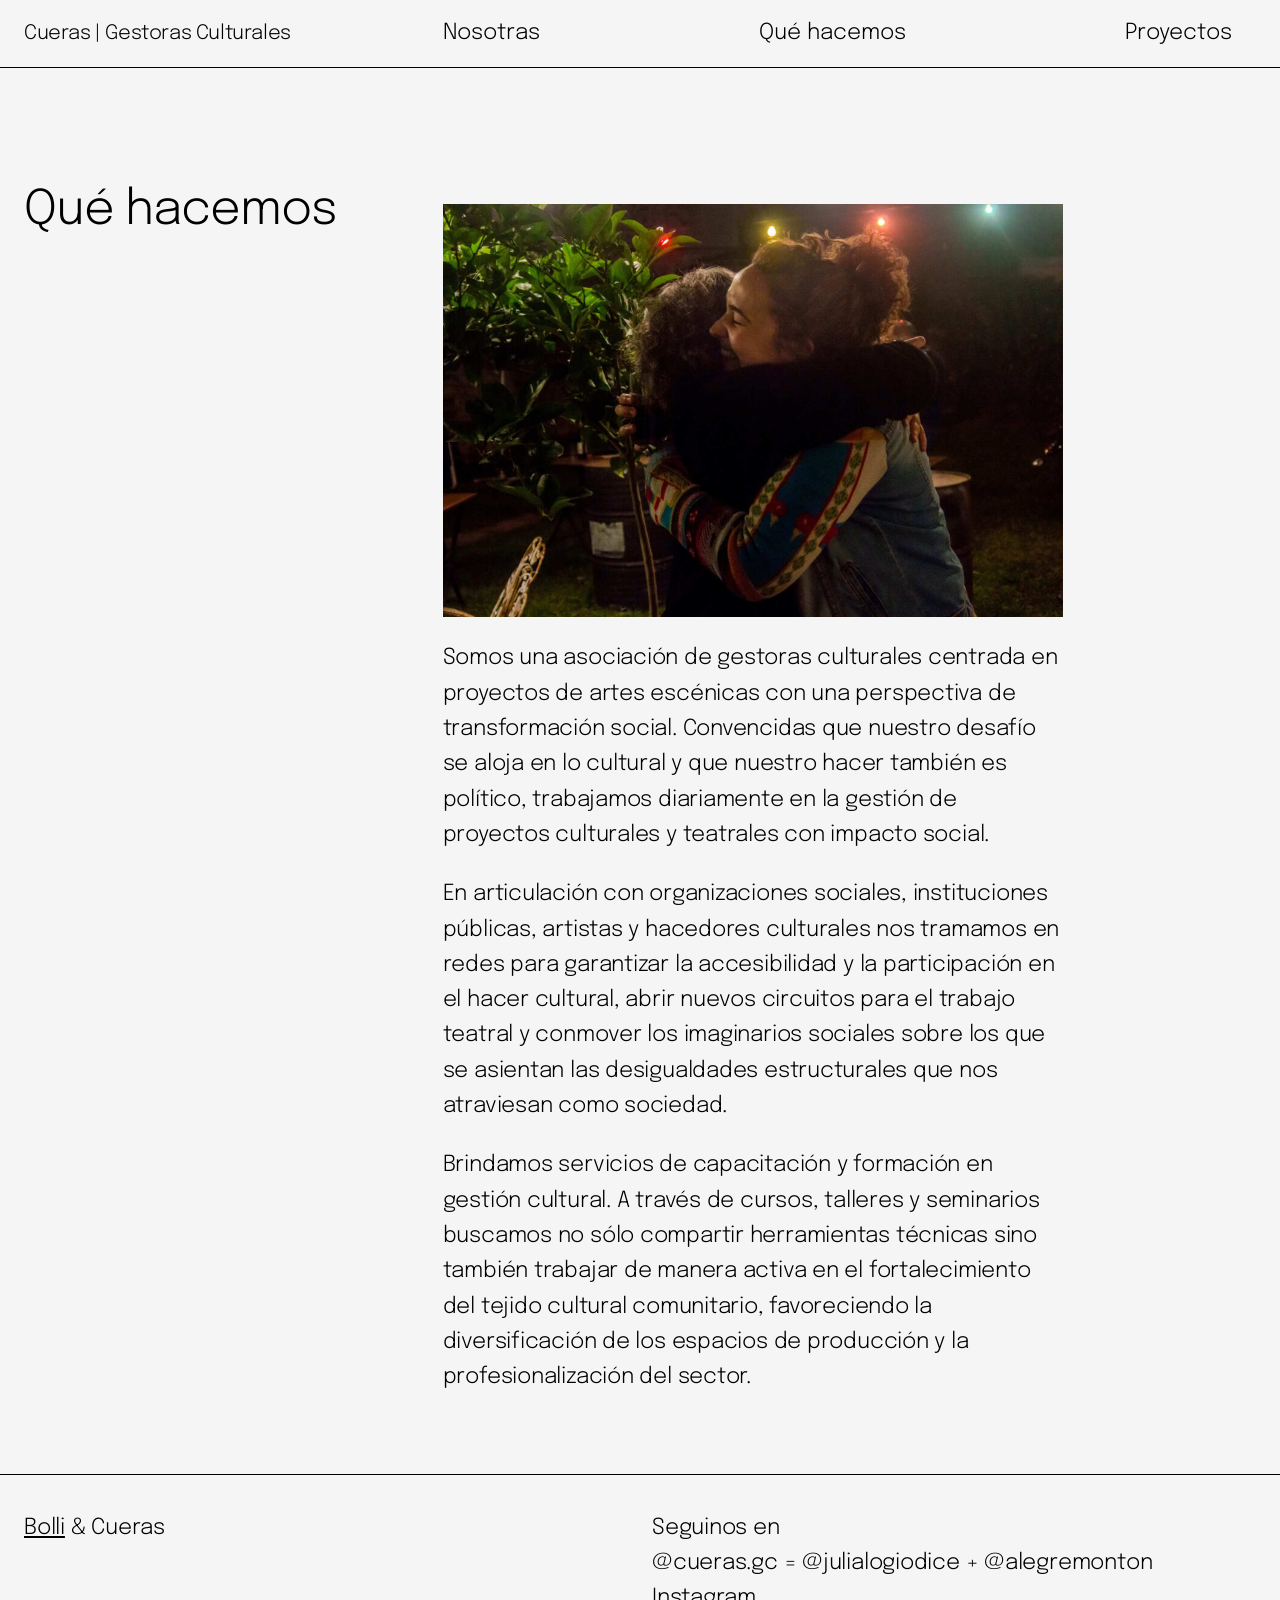
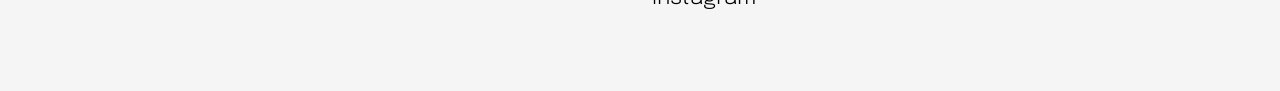
==== commit 0235398f: "Remove LiteSpeed Cache comments from HTML files for cleaner code" ====
--- a/hacemos/index.html
+++ b/hacemos/index.html
@@ -1,329 +1,2768 @@
-<!DOCTYPE html>
+<!doctype html>
 <html lang="es-AR">
-<head>
-	<meta charset="UTF-8" />
-	<meta name="viewport" content="width=device-width, initial-scale=1" />
-<meta name='robots' content='max-image-preview:large' />
-<title>Qué hacemos &#8211; Cueras | Gestoras Culturales</title>
-<link rel='dns-prefetch' href='../index.html' />
-<link rel="alternate" type="application/rss+xml" title="Cueras | Gestoras Culturales &raquo; Feed" href="../feed/index.html" />
-<link rel="alternate" type="application/rss+xml" title="Cueras | Gestoras Culturales &raquo; RSS de los comentarios" href="../comments/feed/index.html" />
-<link rel="alternate" title="oEmbed (JSON)" type="application/json+oembed" href="../wp-json/oembed/1.0/embed%3Furl=https:%252F%252Fcueras.com.ar%252Fhacemos%252F" />
-<link rel="alternate" title="oEmbed (XML)" type="text/xml+oembed" href="../wp-json/oembed/1.0/embed%3Furl=https:%252F%252Fcueras.com.ar%252Fhacemos%252F&amp;format=xml" />
-<style id='wp-img-auto-sizes-contain-inline-css'>
-img:is([sizes=auto i],[sizes^="auto," i]){contain-intrinsic-size:3000px 1500px}
-/*# sourceURL=wp-img-auto-sizes-contain-inline-css */
-</style>
-<style id='wp-block-site-title-inline-css'>
-.wp-block-site-title{box-sizing:border-box}.wp-block-site-title :where(a){color:inherit;font-family:inherit;font-size:inherit;font-style:inherit;font-weight:inherit;letter-spacing:inherit;line-height:inherit;text-decoration:inherit}
-/*# sourceURL=https://cueras.com.ar/wp-includes/blocks/site-title/style.min.css */
-</style>
-<style id='wp-block-page-list-inline-css'>
-.wp-block-navigation .wp-block-page-list{align-items:var(--navigation-layout-align,initial);background-color:inherit;display:flex;flex-direction:var(--navigation-layout-direction,initial);flex-wrap:var(--navigation-layout-wrap,wrap);justify-content:var(--navigation-layout-justify,initial)}.wp-block-navigation .wp-block-navigation-item{background-color:inherit}.wp-block-page-list{box-sizing:border-box}
-/*# sourceURL=https://cueras.com.ar/wp-includes/blocks/page-list/style.min.css */
-</style>
-<style id='wp-block-navigation-inline-css'>
-.wp-block-navigation{position:relative}.wp-block-navigation ul{margin-bottom:0;margin-left:0;margin-top:0;padding-left:0}.wp-block-navigation ul,.wp-block-navigation ul li{list-style:none;padding:0}.wp-block-navigation .wp-block-navigation-item{align-items:center;background-color:inherit;display:flex;position:relative}.wp-block-navigation .wp-block-navigation-item .wp-block-navigation__submenu-container:empty{display:none}.wp-block-navigation .wp-block-navigation-item__content{display:block;z-index:1}.wp-block-navigation .wp-block-navigation-item__content.wp-block-navigation-item__content{color:inherit}.wp-block-navigation.has-text-decoration-underline .wp-block-navigation-item__content,.wp-block-navigation.has-text-decoration-underline .wp-block-navigation-item__content:active,.wp-block-navigation.has-text-decoration-underline .wp-block-navigation-item__content:focus{text-decoration:underline}.wp-block-navigation.has-text-decoration-line-through .wp-block-navigation-item__content,.wp-block-navigation.has-text-decoration-line-through .wp-block-navigation-item__content:active,.wp-block-navigation.has-text-decoration-line-through .wp-block-navigation-item__content:focus{text-decoration:line-through}.wp-block-navigation :where(a),.wp-block-navigation :where(a:active),.wp-block-navigation :where(a:focus){text-decoration:none}.wp-block-navigation .wp-block-navigation__submenu-icon{align-self:center;background-color:inherit;border:none;color:currentColor;display:inline-block;font-size:inherit;height:.6em;line-height:0;margin-left:.25em;padding:0;width:.6em}.wp-block-navigation .wp-block-navigation__submenu-icon svg{display:inline-block;stroke:currentColor;height:inherit;margin-top:.075em;width:inherit}.wp-block-navigation{--navigation-layout-justification-setting:flex-start;--navigation-layout-direction:row;--navigation-layout-wrap:wrap;--navigation-layout-justify:flex-start;--navigation-layout-align:center}.wp-block-navigation.is-vertical{--navigation-layout-direction:column;--navigation-layout-justify:initial;--navigation-layout-align:flex-start}.wp-block-navigation.no-wrap{--navigation-layout-wrap:nowrap}.wp-block-navigation.items-justified-center{--navigation-layout-justification-setting:center;--navigation-layout-justify:center}.wp-block-navigation.items-justified-center.is-vertical{--navigation-layout-align:center}.wp-block-navigation.items-justified-right{--navigation-layout-justification-setting:flex-end;--navigation-layout-justify:flex-end}.wp-block-navigation.items-justified-right.is-vertical{--navigation-layout-align:flex-end}.wp-block-navigation.items-justified-space-between{--navigation-layout-justification-setting:space-between;--navigation-layout-justify:space-between}.wp-block-navigation .has-child .wp-block-navigation__submenu-container{align-items:normal;background-color:inherit;color:inherit;display:flex;flex-direction:column;opacity:0;position:absolute;z-index:2}@media not (prefers-reduced-motion){.wp-block-navigation .has-child .wp-block-navigation__submenu-container{transition:opacity .1s linear}}.wp-block-navigation .has-child .wp-block-navigation__submenu-container{height:0;overflow:hidden;visibility:hidden;width:0}.wp-block-navigation .has-child .wp-block-navigation__submenu-container>.wp-block-navigation-item>.wp-block-navigation-item__content{display:flex;flex-grow:1;padding:.5em 1em}.wp-block-navigation .has-child .wp-block-navigation__submenu-container>.wp-block-navigation-item>.wp-block-navigation-item__content .wp-block-navigation__submenu-icon{margin-left:auto;margin-right:0}.wp-block-navigation .has-child .wp-block-navigation__submenu-container .wp-block-navigation-item__content{margin:0}.wp-block-navigation .has-child .wp-block-navigation__submenu-container{left:-1px;top:100%}@media (min-width:782px){.wp-block-navigation .has-child .wp-block-navigation__submenu-container .wp-block-navigation__submenu-container{left:100%;top:-1px}.wp-block-navigation .has-child .wp-block-navigation__submenu-container .wp-block-navigation__submenu-container:before{background:#0000;content:"";display:block;height:100%;position:absolute;right:100%;width:.5em}.wp-block-navigation .has-child .wp-block-navigation__submenu-container .wp-block-navigation__submenu-icon{margin-right:.25em}.wp-block-navigation .has-child .wp-block-navigation__submenu-container .wp-block-navigation__submenu-icon svg{transform:rotate(-90deg)}}.wp-block-navigation .has-child .wp-block-navigation-submenu__toggle[aria-expanded=true]~.wp-block-navigation__submenu-container,.wp-block-navigation .has-child:not(.open-on-click):hover>.wp-block-navigation__submenu-container,.wp-block-navigation .has-child:not(.open-on-click):not(.open-on-hover-click):focus-within>.wp-block-navigation__submenu-container{height:auto;min-width:200px;opacity:1;overflow:visible;visibility:visible;width:auto}.wp-block-navigation.has-background .has-child .wp-block-navigation__submenu-container{left:0;top:100%}@media (min-width:782px){.wp-block-navigation.has-background .has-child .wp-block-navigation__submenu-container .wp-block-navigation__submenu-container{left:100%;top:0}}.wp-block-navigation-submenu{display:flex;position:relative}.wp-block-navigation-submenu .wp-block-navigation__submenu-icon svg{stroke:currentColor}button.wp-block-navigation-item__content{background-color:initial;border:none;color:currentColor;font-family:inherit;font-size:inherit;font-style:inherit;font-weight:inherit;letter-spacing:inherit;line-height:inherit;text-align:left;text-transform:inherit}.wp-block-navigation-submenu__toggle{cursor:pointer}.wp-block-navigation-submenu__toggle[aria-expanded=true]+.wp-block-navigation__submenu-icon>svg,.wp-block-navigation-submenu__toggle[aria-expanded=true]>svg{transform:rotate(180deg)}.wp-block-navigation-item.open-on-click .wp-block-navigation-submenu__toggle{padding-left:0;padding-right:.85em}.wp-block-navigation-item.open-on-click .wp-block-navigation-submenu__toggle+.wp-block-navigation__submenu-icon{margin-left:-.6em;pointer-events:none}.wp-block-navigation-item.open-on-click button.wp-block-navigation-item__content:not(.wp-block-navigation-submenu__toggle){padding:0}.wp-block-navigation .wp-block-page-list,.wp-block-navigation__container,.wp-block-navigation__responsive-close,.wp-block-navigation__responsive-container,.wp-block-navigation__responsive-container-content,.wp-block-navigation__responsive-dialog{gap:inherit}:where(.wp-block-navigation.has-background .wp-block-navigation-item a:not(.wp-element-button)),:where(.wp-block-navigation.has-background .wp-block-navigation-submenu a:not(.wp-element-button)){padding:.5em 1em}:where(.wp-block-navigation .wp-block-navigation__submenu-container .wp-block-navigation-item a:not(.wp-element-button)),:where(.wp-block-navigation .wp-block-navigation__submenu-container .wp-block-navigation-submenu a:not(.wp-element-button)),:where(.wp-block-navigation .wp-block-navigation__submenu-container .wp-block-navigation-submenu button.wp-block-navigation-item__content),:where(.wp-block-navigation .wp-block-navigation__submenu-container .wp-block-pages-list__item button.wp-block-navigation-item__content){padding:.5em 1em}.wp-block-navigation.items-justified-right .wp-block-navigation__container .has-child .wp-block-navigation__submenu-container,.wp-block-navigation.items-justified-right .wp-block-page-list>.has-child .wp-block-navigation__submenu-container,.wp-block-navigation.items-justified-space-between .wp-block-page-list>.has-child:last-child .wp-block-navigation__submenu-container,.wp-block-navigation.items-justified-space-between>.wp-block-navigation__container>.has-child:last-child .wp-block-navigation__submenu-container{left:auto;right:0}.wp-block-navigation.items-justified-right .wp-block-navigation__container .has-child .wp-block-navigation__submenu-container .wp-block-navigation__submenu-container,.wp-block-navigation.items-justified-right .wp-block-page-list>.has-child .wp-block-navigation__submenu-container .wp-block-navigation__submenu-container,.wp-block-navigation.items-justified-space-between .wp-block-page-list>.has-child:last-child .wp-block-navigation__submenu-container .wp-block-navigation__submenu-container,.wp-block-navigation.items-justified-space-between>.wp-block-navigation__container>.has-child:last-child .wp-block-navigation__submenu-container .wp-block-navigation__submenu-container{left:-1px;right:-1px}@media (min-width:782px){.wp-block-navigation.items-justified-right .wp-block-navigation__container .has-child .wp-block-navigation__submenu-container .wp-block-navigation__submenu-container,.wp-block-navigation.items-justified-right .wp-block-page-list>.has-child .wp-block-navigation__submenu-container .wp-block-navigation__submenu-container,.wp-block-navigation.items-justified-space-between .wp-block-page-list>.has-child:last-child .wp-block-navigation__submenu-container .wp-block-navigation__submenu-container,.wp-block-navigation.items-justified-space-between>.wp-block-navigation__container>.has-child:last-child .wp-block-navigation__submenu-container .wp-block-navigation__submenu-container{left:auto;right:100%}}.wp-block-navigation:not(.has-background) .wp-block-navigation__submenu-container{background-color:#fff;border:1px solid #00000026}.wp-block-navigation.has-background .wp-block-navigation__submenu-container{background-color:inherit}.wp-block-navigation:not(.has-text-color) .wp-block-navigation__submenu-container{color:#000}.wp-block-navigation__container{align-items:var(--navigation-layout-align,initial);display:flex;flex-direction:var(--navigation-layout-direction,initial);flex-wrap:var(--navigation-layout-wrap,wrap);justify-content:var(--navigation-layout-justify,initial);list-style:none;margin:0;padding-left:0}.wp-block-navigation__container .is-responsive{display:none}.wp-block-navigation__container:only-child,.wp-block-page-list:only-child{flex-grow:1}@keyframes overlay-menu__fade-in-animation{0%{opacity:0;transform:translateY(.5em)}to{opacity:1;transform:translateY(0)}}.wp-block-navigation__responsive-container{bottom:0;display:none;left:0;position:fixed;right:0;top:0}.wp-block-navigation__responsive-container :where(.wp-block-navigation-item a){color:inherit}.wp-block-navigation__responsive-container .wp-block-navigation__responsive-container-content{align-items:var(--navigation-layout-align,initial);display:flex;flex-direction:var(--navigation-layout-direction,initial);flex-wrap:var(--navigation-layout-wrap,wrap);justify-content:var(--navigation-layout-justify,initial)}.wp-block-navigation__responsive-container:not(.is-menu-open.is-menu-open){background-color:inherit!important;color:inherit!important}.wp-block-navigation__responsive-container.is-menu-open{background-color:inherit;display:flex;flex-direction:column}@media not (prefers-reduced-motion){.wp-block-navigation__responsive-container.is-menu-open{animation:overlay-menu__fade-in-animation .1s ease-out;animation-fill-mode:forwards}}.wp-block-navigation__responsive-container.is-menu-open{overflow:auto;padding:clamp(1rem,var(--wp--style--root--padding-top),20rem) clamp(1rem,var(--wp--style--root--padding-right),20rem) clamp(1rem,var(--wp--style--root--padding-bottom),20rem) clamp(1rem,var(--wp--style--root--padding-left),20rem);z-index:100000}.wp-block-navigation__responsive-container.is-menu-open .wp-block-navigation__responsive-container-content{align-items:var(--navigation-layout-justification-setting,inherit);display:flex;flex-direction:column;flex-wrap:nowrap;overflow:visible;padding-top:calc(2rem + 24px)}.wp-block-navigation__responsive-container.is-menu-open .wp-block-navigation__responsive-container-content,.wp-block-navigation__responsive-container.is-menu-open .wp-block-navigation__responsive-container-content .wp-block-navigation__container,.wp-block-navigation__responsive-container.is-menu-open .wp-block-navigation__responsive-container-content .wp-block-page-list{justify-content:flex-start}.wp-block-navigation__responsive-container.is-menu-open .wp-block-navigation__responsive-container-content .wp-block-navigation__submenu-icon{display:none}.wp-block-navigation__responsive-container.is-menu-open .wp-block-navigation__responsive-container-content .has-child .wp-block-navigation__submenu-container{border:none;height:auto;min-width:200px;opacity:1;overflow:initial;padding-left:2rem;padding-right:2rem;position:static;visibility:visible;width:auto}.wp-block-navigation__responsive-container.is-menu-open .wp-block-navigation__responsive-container-content .wp-block-navigation__container,.wp-block-navigation__responsive-container.is-menu-open .wp-block-navigation__responsive-container-content .wp-block-navigation__submenu-container{gap:inherit}.wp-block-navigation__responsive-container.is-menu-open .wp-block-navigation__responsive-container-content .wp-block-navigation__submenu-container{padding-top:var(--wp--style--block-gap,2em)}.wp-block-navigation__responsive-container.is-menu-open .wp-block-navigation__responsive-container-content .wp-block-navigation-item__content{padding:0}.wp-block-navigation__responsive-container.is-menu-open .wp-block-navigation__responsive-container-content .wp-block-navigation-item,.wp-block-navigation__responsive-container.is-menu-open .wp-block-navigation__responsive-container-content .wp-block-navigation__container,.wp-block-navigation__responsive-container.is-menu-open .wp-block-navigation__responsive-container-content .wp-block-page-list{align-items:var(--navigation-layout-justification-setting,initial);display:flex;flex-direction:column}.wp-block-navigation__responsive-container.is-menu-open .wp-block-navigation-item,.wp-block-navigation__responsive-container.is-menu-open .wp-block-navigation-item .wp-block-navigation__submenu-container,.wp-block-navigation__responsive-container.is-menu-open .wp-block-navigation__container,.wp-block-navigation__responsive-container.is-menu-open .wp-block-page-list{background:#0000!important;color:inherit!important}.wp-block-navigation__responsive-container.is-menu-open .wp-block-navigation__submenu-container.wp-block-navigation__submenu-container.wp-block-navigation__submenu-container.wp-block-navigation__submenu-container{left:auto;right:auto}@media (min-width:600px){.wp-block-navigation__responsive-container:not(.hidden-by-default):not(.is-menu-open){background-color:inherit;display:block;position:relative;width:100%;z-index:auto}.wp-block-navigation__responsive-container:not(.hidden-by-default):not(.is-menu-open) .wp-block-navigation__responsive-container-close{display:none}.wp-block-navigation__responsive-container.is-menu-open .wp-block-navigation__submenu-container.wp-block-navigation__submenu-container.wp-block-navigation__submenu-container.wp-block-navigation__submenu-container{left:0}}.wp-block-navigation:not(.has-background) .wp-block-navigation__responsive-container.is-menu-open{background-color:#fff}.wp-block-navigation:not(.has-text-color) .wp-block-navigation__responsive-container.is-menu-open{color:#000}.wp-block-navigation__toggle_button_label{font-size:1rem;font-weight:700}.wp-block-navigation__responsive-container-close,.wp-block-navigation__responsive-container-open{background:#0000;border:none;color:currentColor;cursor:pointer;margin:0;padding:0;text-transform:inherit;vertical-align:middle}.wp-block-navigation__responsive-container-close svg,.wp-block-navigation__responsive-container-open svg{fill:currentColor;display:block;height:24px;pointer-events:none;width:24px}.wp-block-navigation__responsive-container-open{display:flex}.wp-block-navigation__responsive-container-open.wp-block-navigation__responsive-container-open.wp-block-navigation__responsive-container-open{font-family:inherit;font-size:inherit;font-weight:inherit}@media (min-width:600px){.wp-block-navigation__responsive-container-open:not(.always-shown){display:none}}.wp-block-navigation__responsive-container-close{position:absolute;right:0;top:0;z-index:2}.wp-block-navigation__responsive-container-close.wp-block-navigation__responsive-container-close.wp-block-navigation__responsive-container-close{font-family:inherit;font-size:inherit;font-weight:inherit}.wp-block-navigation__responsive-close{width:100%}.has-modal-open .wp-block-navigation__responsive-close{margin-left:auto;margin-right:auto;max-width:var(--wp--style--global--wide-size,100%)}.wp-block-navigation__responsive-close:focus{outline:none}.is-menu-open .wp-block-navigation__responsive-close,.is-menu-open .wp-block-navigation__responsive-container-content,.is-menu-open .wp-block-navigation__responsive-dialog{box-sizing:border-box}.wp-block-navigation__responsive-dialog{position:relative}.has-modal-open .admin-bar .is-menu-open .wp-block-navigation__responsive-dialog{margin-top:46px}@media (min-width:782px){.has-modal-open .admin-bar .is-menu-open .wp-block-navigation__responsive-dialog{margin-top:32px}}html.has-modal-open{overflow:hidden}
-/*# sourceURL=https://cueras.com.ar/wp-includes/blocks/navigation/style.min.css */
-</style>
-<style id='wp-block-columns-inline-css'>
-.wp-block-columns{box-sizing:border-box;display:flex;flex-wrap:wrap!important}@media (min-width:782px){.wp-block-columns{flex-wrap:nowrap!important}}.wp-block-columns{align-items:normal!important}.wp-block-columns.are-vertically-aligned-top{align-items:flex-start}.wp-block-columns.are-vertically-aligned-center{align-items:center}.wp-block-columns.are-vertically-aligned-bottom{align-items:flex-end}@media (max-width:781px){.wp-block-columns:not(.is-not-stacked-on-mobile)>.wp-block-column{flex-basis:100%!important}}@media (min-width:782px){.wp-block-columns:not(.is-not-stacked-on-mobile)>.wp-block-column{flex-basis:0;flex-grow:1}.wp-block-columns:not(.is-not-stacked-on-mobile)>.wp-block-column[style*=flex-basis]{flex-grow:0}}.wp-block-columns.is-not-stacked-on-mobile{flex-wrap:nowrap!important}.wp-block-columns.is-not-stacked-on-mobile>.wp-block-column{flex-basis:0;flex-grow:1}.wp-block-columns.is-not-stacked-on-mobile>.wp-block-column[style*=flex-basis]{flex-grow:0}:where(.wp-block-columns){margin-bottom:1.75em}:where(.wp-block-columns.has-background){padding:1.25em 2.375em}.wp-block-column{flex-grow:1;min-width:0;overflow-wrap:break-word;word-break:break-word}.wp-block-column.is-vertically-aligned-top{align-self:flex-start}.wp-block-column.is-vertically-aligned-center{align-self:center}.wp-block-column.is-vertically-aligned-bottom{align-self:flex-end}.wp-block-column.is-vertically-aligned-stretch{align-self:stretch}.wp-block-column.is-vertically-aligned-bottom,.wp-block-column.is-vertically-aligned-center,.wp-block-column.is-vertically-aligned-top{width:100%}
-/*# sourceURL=https://cueras.com.ar/wp-includes/blocks/columns/style.min.css */
-</style>
-<style id='wp-block-group-inline-css'>
-.wp-block-group{box-sizing:border-box}:where(.wp-block-group.wp-block-group-is-layout-constrained){position:relative}
-/*# sourceURL=https://cueras.com.ar/wp-includes/blocks/group/style.min.css */
-</style>
-<style id='wp-block-spacer-inline-css'>
-.wp-block-spacer{clear:both}
-/*# sourceURL=https://cueras.com.ar/wp-includes/blocks/spacer/style.min.css */
-</style>
-<style id='wp-block-post-title-inline-css'>
-.wp-block-post-title{box-sizing:border-box;word-break:break-word}.wp-block-post-title :where(a){display:inline-block;font-family:inherit;font-size:inherit;font-style:inherit;font-weight:inherit;letter-spacing:inherit;line-height:inherit;text-decoration:inherit}
-/*# sourceURL=https://cueras.com.ar/wp-includes/blocks/post-title/style.min.css */
-</style>
-<style id='wp-block-paragraph-inline-css'>
-.is-small-text{font-size:.875em}.is-regular-text{font-size:1em}.is-large-text{font-size:2.25em}.is-larger-text{font-size:3em}.has-drop-cap:not(:focus):first-letter{float:left;font-size:8.4em;font-style:normal;font-weight:100;line-height:.68;margin:.05em .1em 0 0;text-transform:uppercase}body.rtl .has-drop-cap:not(:focus):first-letter{float:none;margin-left:.1em}p.has-drop-cap.has-background{overflow:hidden}:root :where(p.has-background){padding:1.25em 2.375em}:where(p.has-text-color:not(.has-link-color)) a{color:inherit}p.has-text-align-left[style*="writing-mode:vertical-lr"],p.has-text-align-right[style*="writing-mode:vertical-rl"]{rotate:180deg}
-/*# sourceURL=https://cueras.com.ar/wp-includes/blocks/paragraph/style.min.css */
-</style>
-<style id='wp-block-image-inline-css'>
-.wp-block-image>a,.wp-block-image>figure>a{display:inline-block}.wp-block-image img{box-sizing:border-box;height:auto;max-width:100%;vertical-align:bottom}@media not (prefers-reduced-motion){.wp-block-image img.hide{visibility:hidden}.wp-block-image img.show{animation:show-content-image .4s}}.wp-block-image[style*=border-radius] img,.wp-block-image[style*=border-radius]>a{border-radius:inherit}.wp-block-image.has-custom-border img{box-sizing:border-box}.wp-block-image.aligncenter{text-align:center}.wp-block-image.alignfull>a,.wp-block-image.alignwide>a{width:100%}.wp-block-image.alignfull img,.wp-block-image.alignwide img{height:auto;width:100%}.wp-block-image .aligncenter,.wp-block-image .alignleft,.wp-block-image .alignright,.wp-block-image.aligncenter,.wp-block-image.alignleft,.wp-block-image.alignright{display:table}.wp-block-image .aligncenter>figcaption,.wp-block-image .alignleft>figcaption,.wp-block-image .alignright>figcaption,.wp-block-image.aligncenter>figcaption,.wp-block-image.alignleft>figcaption,.wp-block-image.alignright>figcaption{caption-side:bottom;display:table-caption}.wp-block-image .alignleft{float:left;margin:.5em 1em .5em 0}.wp-block-image .alignright{float:right;margin:.5em 0 .5em 1em}.wp-block-image .aligncenter{margin-left:auto;margin-right:auto}.wp-block-image :where(figcaption){margin-bottom:1em;margin-top:.5em}.wp-block-image.is-style-circle-mask img{border-radius:9999px}@supports ((-webkit-mask-image:none) or (mask-image:none)) or (-webkit-mask-image:none){.wp-block-image.is-style-circle-mask img{border-radius:0;-webkit-mask-image:url('data:image/svg+xml;utf8,<svg viewBox="0 0 100 100" xmlns="http://www.w3.org/2000/svg"><circle cx="50" cy="50" r="50"/></svg>');mask-image:url('data:image/svg+xml;utf8,<svg viewBox="0 0 100 100" xmlns="http://www.w3.org/2000/svg"><circle cx="50" cy="50" r="50"/></svg>');mask-mode:alpha;-webkit-mask-position:center;mask-position:center;-webkit-mask-repeat:no-repeat;mask-repeat:no-repeat;-webkit-mask-size:contain;mask-size:contain}}:root :where(.wp-block-image.is-style-rounded img,.wp-block-image .is-style-rounded img){border-radius:9999px}.wp-block-image figure{margin:0}.wp-lightbox-container{display:flex;flex-direction:column;position:relative}.wp-lightbox-container img{cursor:zoom-in}.wp-lightbox-container img:hover+button{opacity:1}.wp-lightbox-container button{align-items:center;backdrop-filter:blur(16px) saturate(180%);background-color:#5a5a5a40;border:none;border-radius:4px;cursor:zoom-in;display:flex;height:20px;justify-content:center;opacity:0;padding:0;position:absolute;right:16px;text-align:center;top:16px;width:20px;z-index:100}@media not (prefers-reduced-motion){.wp-lightbox-container button{transition:opacity .2s ease}}.wp-lightbox-container button:focus-visible{outline:3px auto #5a5a5a40;outline:3px auto -webkit-focus-ring-color;outline-offset:3px}.wp-lightbox-container button:hover{cursor:pointer;opacity:1}.wp-lightbox-container button:focus{opacity:1}.wp-lightbox-container button:focus,.wp-lightbox-container button:hover,.wp-lightbox-container button:not(:hover):not(:active):not(.has-background){background-color:#5a5a5a40;border:none}.wp-lightbox-overlay{box-sizing:border-box;cursor:zoom-out;height:100vh;left:0;overflow:hidden;position:fixed;top:0;visibility:hidden;width:100%;z-index:100000}.wp-lightbox-overlay .close-button{align-items:center;cursor:pointer;display:flex;justify-content:center;min-height:40px;min-width:40px;padding:0;position:absolute;right:calc(env(safe-area-inset-right) + 16px);top:calc(env(safe-area-inset-top) + 16px);z-index:5000000}.wp-lightbox-overlay .close-button:focus,.wp-lightbox-overlay .close-button:hover,.wp-lightbox-overlay .close-button:not(:hover):not(:active):not(.has-background){background:none;border:none}.wp-lightbox-overlay .lightbox-image-container{height:var(--wp--lightbox-container-height);left:50%;overflow:hidden;position:absolute;top:50%;transform:translate(-50%,-50%);transform-origin:top left;width:var(--wp--lightbox-container-width);z-index:9999999999}.wp-lightbox-overlay .wp-block-image{align-items:center;box-sizing:border-box;display:flex;height:100%;justify-content:center;margin:0;position:relative;transform-origin:0 0;width:100%;z-index:3000000}.wp-lightbox-overlay .wp-block-image img{height:var(--wp--lightbox-image-height);min-height:var(--wp--lightbox-image-height);min-width:var(--wp--lightbox-image-width);width:var(--wp--lightbox-image-width)}.wp-lightbox-overlay .wp-block-image figcaption{display:none}.wp-lightbox-overlay button{background:none;border:none}.wp-lightbox-overlay .scrim{background-color:#fff;height:100%;opacity:.9;position:absolute;width:100%;z-index:2000000}.wp-lightbox-overlay.active{visibility:visible}@media not (prefers-reduced-motion){.wp-lightbox-overlay.active{animation:turn-on-visibility .25s both}.wp-lightbox-overlay.active img{animation:turn-on-visibility .35s both}.wp-lightbox-overlay.show-closing-animation:not(.active){animation:turn-off-visibility .35s both}.wp-lightbox-overlay.show-closing-animation:not(.active) img{animation:turn-off-visibility .25s both}.wp-lightbox-overlay.zoom.active{animation:none;opacity:1;visibility:visible}.wp-lightbox-overlay.zoom.active .lightbox-image-container{animation:lightbox-zoom-in .4s}.wp-lightbox-overlay.zoom.active .lightbox-image-container img{animation:none}.wp-lightbox-overlay.zoom.active .scrim{animation:turn-on-visibility .4s forwards}.wp-lightbox-overlay.zoom.show-closing-animation:not(.active){animation:none}.wp-lightbox-overlay.zoom.show-closing-animation:not(.active) .lightbox-image-container{animation:lightbox-zoom-out .4s}.wp-lightbox-overlay.zoom.show-closing-animation:not(.active) .lightbox-image-container img{animation:none}.wp-lightbox-overlay.zoom.show-closing-animation:not(.active) .scrim{animation:turn-off-visibility .4s forwards}}@keyframes show-content-image{0%{visibility:hidden}99%{visibility:hidden}to{visibility:visible}}@keyframes turn-on-visibility{0%{opacity:0}to{opacity:1}}@keyframes turn-off-visibility{0%{opacity:1;visibility:visible}99%{opacity:0;visibility:visible}to{opacity:0;visibility:hidden}}@keyframes lightbox-zoom-in{0%{transform:translate(calc((-100vw + var(--wp--lightbox-scrollbar-width))/2 + var(--wp--lightbox-initial-left-position)),calc(-50vh + var(--wp--lightbox-initial-top-position))) scale(var(--wp--lightbox-scale))}to{transform:translate(-50%,-50%) scale(1)}}@keyframes lightbox-zoom-out{0%{transform:translate(-50%,-50%) scale(1);visibility:visible}99%{visibility:visible}to{transform:translate(calc((-100vw + var(--wp--lightbox-scrollbar-width))/2 + var(--wp--lightbox-initial-left-position)),calc(-50vh + var(--wp--lightbox-initial-top-position))) scale(var(--wp--lightbox-scale));visibility:hidden}}
-/*# sourceURL=https://cueras.com.ar/wp-includes/blocks/image/style.min.css */
-</style>
-<style id='wp-block-post-content-inline-css'>
-.wp-block-post-content{display:flow-root}
-/*# sourceURL=https://cueras.com.ar/wp-includes/blocks/post-content/style.min.css */
-</style>
-<style id='wp-emoji-styles-inline-css'>
+  <head>
+    <meta charset="UTF-8" />
+    <meta name="viewport" content="width=device-width, initial-scale=1" />
+    <meta name="robots" content="max-image-preview:large" />
+    <title>Qué hacemos &#8211; Cueras | Gestoras Culturales</title>
+    <link rel="dns-prefetch" href="../index.html" />
+    <link
+      rel="alternate"
+      type="application/rss+xml"
+      title="Cueras | Gestoras Culturales &raquo; Feed"
+      href="../feed/index.html"
+    />
+    <link
+      rel="alternate"
+      type="application/rss+xml"
+      title="Cueras | Gestoras Culturales &raquo; RSS de los comentarios"
+      href="../comments/feed/index.html"
+    />
+    <link
+      rel="alternate"
+      title="oEmbed (JSON)"
+      type="application/json+oembed"
+      href="../wp-json/oembed/1.0/embed%3Furl=https:%252F%252Fcueras.com.ar%252Fhacemos%252F"
+    />
+    <link
+      rel="alternate"
+      title="oEmbed (XML)"
+      type="text/xml+oembed"
+      href="../wp-json/oembed/1.0/embed%3Furl=https:%252F%252Fcueras.com.ar%252Fhacemos%252F&amp;format=xml"
+    />
+    <style id="wp-img-auto-sizes-contain-inline-css">
+      img:is([sizes="auto" i], [sizes^="auto," i]) {
+        contain-intrinsic-size: 3000px 1500px;
+      }
+      /*# sourceURL=wp-img-auto-sizes-contain-inline-css */
+    </style>
+    <style id="wp-block-site-title-inline-css">
+      .wp-block-site-title {
+        box-sizing: border-box;
+      }
+      .wp-block-site-title :where(a) {
+        color: inherit;
+        font-family: inherit;
+        font-size: inherit;
+        font-style: inherit;
+        font-weight: inherit;
+        letter-spacing: inherit;
+        line-height: inherit;
+        text-decoration: inherit;
+      }
+      /*# sourceURL=https://cueras.com.ar/wp-includes/blocks/site-title/style.min.css */
+    </style>
+    <style id="wp-block-page-list-inline-css">
+      .wp-block-navigation .wp-block-page-list {
+        align-items: var(--navigation-layout-align, initial);
+        background-color: inherit;
+        display: flex;
+        flex-direction: var(--navigation-layout-direction, initial);
+        flex-wrap: var(--navigation-layout-wrap, wrap);
+        justify-content: var(--navigation-layout-justify, initial);
+      }
+      .wp-block-navigation .wp-block-navigation-item {
+        background-color: inherit;
+      }
+      .wp-block-page-list {
+        box-sizing: border-box;
+      }
+      /*# sourceURL=https://cueras.com.ar/wp-includes/blocks/page-list/style.min.css */
+    </style>
+    <style id="wp-block-navigation-inline-css">
+      .wp-block-navigation {
+        position: relative;
+      }
+      .wp-block-navigation ul {
+        margin-bottom: 0;
+        margin-left: 0;
+        margin-top: 0;
+        padding-left: 0;
+      }
+      .wp-block-navigation ul,
+      .wp-block-navigation ul li {
+        list-style: none;
+        padding: 0;
+      }
+      .wp-block-navigation .wp-block-navigation-item {
+        align-items: center;
+        background-color: inherit;
+        display: flex;
+        position: relative;
+      }
+      .wp-block-navigation
+        .wp-block-navigation-item
+        .wp-block-navigation__submenu-container:empty {
+        display: none;
+      }
+      .wp-block-navigation .wp-block-navigation-item__content {
+        display: block;
+        z-index: 1;
+      }
+      .wp-block-navigation
+        .wp-block-navigation-item__content.wp-block-navigation-item__content {
+        color: inherit;
+      }
+      .wp-block-navigation.has-text-decoration-underline
+        .wp-block-navigation-item__content,
+      .wp-block-navigation.has-text-decoration-underline
+        .wp-block-navigation-item__content:active,
+      .wp-block-navigation.has-text-decoration-underline
+        .wp-block-navigation-item__content:focus {
+        text-decoration: underline;
+      }
+      .wp-block-navigation.has-text-decoration-line-through
+        .wp-block-navigation-item__content,
+      .wp-block-navigation.has-text-decoration-line-through
+        .wp-block-navigation-item__content:active,
+      .wp-block-navigation.has-text-decoration-line-through
+        .wp-block-navigation-item__content:focus {
+        text-decoration: line-through;
+      }
+      .wp-block-navigation :where(a),
+      .wp-block-navigation :where(a:active),
+      .wp-block-navigation :where(a:focus) {
+        text-decoration: none;
+      }
+      .wp-block-navigation .wp-block-navigation__submenu-icon {
+        align-self: center;
+        background-color: inherit;
+        border: none;
+        color: currentColor;
+        display: inline-block;
+        font-size: inherit;
+        height: 0.6em;
+        line-height: 0;
+        margin-left: 0.25em;
+        padding: 0;
+        width: 0.6em;
+      }
+      .wp-block-navigation .wp-block-navigation__submenu-icon svg {
+        display: inline-block;
+        stroke: currentColor;
+        height: inherit;
+        margin-top: 0.075em;
+        width: inherit;
+      }
+      .wp-block-navigation {
+        --navigation-layout-justification-setting: flex-start;
+        --navigation-layout-direction: row;
+        --navigation-layout-wrap: wrap;
+        --navigation-layout-justify: flex-start;
+        --navigation-layout-align: center;
+      }
+      .wp-block-navigation.is-vertical {
+        --navigation-layout-direction: column;
+        --navigation-layout-justify: initial;
+        --navigation-layout-align: flex-start;
+      }
+      .wp-block-navigation.no-wrap {
+        --navigation-layout-wrap: nowrap;
+      }
+      .wp-block-navigation.items-justified-center {
+        --navigation-layout-justification-setting: center;
+        --navigation-layout-justify: center;
+      }
+      .wp-block-navigation.items-justified-center.is-vertical {
+        --navigation-layout-align: center;
+      }
+      .wp-block-navigation.items-justified-right {
+        --navigation-layout-justification-setting: flex-end;
+        --navigation-layout-justify: flex-end;
+      }
+      .wp-block-navigation.items-justified-right.is-vertical {
+        --navigation-layout-align: flex-end;
+      }
+      .wp-block-navigation.items-justified-space-between {
+        --navigation-layout-justification-setting: space-between;
+        --navigation-layout-justify: space-between;
+      }
+      .wp-block-navigation .has-child .wp-block-navigation__submenu-container {
+        align-items: normal;
+        background-color: inherit;
+        color: inherit;
+        display: flex;
+        flex-direction: column;
+        opacity: 0;
+        position: absolute;
+        z-index: 2;
+      }
+      @media not (prefers-reduced-motion) {
+        .wp-block-navigation
+          .has-child
+          .wp-block-navigation__submenu-container {
+          transition: opacity 0.1s linear;
+        }
+      }
+      .wp-block-navigation .has-child .wp-block-navigation__submenu-container {
+        height: 0;
+        overflow: hidden;
+        visibility: hidden;
+        width: 0;
+      }
+      .wp-block-navigation
+        .has-child
+        .wp-block-navigation__submenu-container
+        > .wp-block-navigation-item
+        > .wp-block-navigation-item__content {
+        display: flex;
+        flex-grow: 1;
+        padding: 0.5em 1em;
+      }
+      .wp-block-navigation
+        .has-child
+        .wp-block-navigation__submenu-container
+        > .wp-block-navigation-item
+        > .wp-block-navigation-item__content
+        .wp-block-navigation__submenu-icon {
+        margin-left: auto;
+        margin-right: 0;
+      }
+      .wp-block-navigation
+        .has-child
+        .wp-block-navigation__submenu-container
+        .wp-block-navigation-item__content {
+        margin: 0;
+      }
+      .wp-block-navigation .has-child .wp-block-navigation__submenu-container {
+        left: -1px;
+        top: 100%;
+      }
+      @media (min-width: 782px) {
+        .wp-block-navigation
+          .has-child
+          .wp-block-navigation__submenu-container
+          .wp-block-navigation__submenu-container {
+          left: 100%;
+          top: -1px;
+        }
+        .wp-block-navigation
+          .has-child
+          .wp-block-navigation__submenu-container
+          .wp-block-navigation__submenu-container:before {
+          background: #0000;
+          content: "";
+          display: block;
+          height: 100%;
+          position: absolute;
+          right: 100%;
+          width: 0.5em;
+        }
+        .wp-block-navigation
+          .has-child
+          .wp-block-navigation__submenu-container
+          .wp-block-navigation__submenu-icon {
+          margin-right: 0.25em;
+        }
+        .wp-block-navigation
+          .has-child
+          .wp-block-navigation__submenu-container
+          .wp-block-navigation__submenu-icon
+          svg {
+          transform: rotate(-90deg);
+        }
+      }
+      .wp-block-navigation
+        .has-child
+        .wp-block-navigation-submenu__toggle[aria-expanded="true"]
+        ~ .wp-block-navigation__submenu-container,
+      .wp-block-navigation
+        .has-child:not(.open-on-click):hover
+        > .wp-block-navigation__submenu-container,
+      .wp-block-navigation
+        .has-child:not(.open-on-click):not(.open-on-hover-click):focus-within
+        > .wp-block-navigation__submenu-container {
+        height: auto;
+        min-width: 200px;
+        opacity: 1;
+        overflow: visible;
+        visibility: visible;
+        width: auto;
+      }
+      .wp-block-navigation.has-background
+        .has-child
+        .wp-block-navigation__submenu-container {
+        left: 0;
+        top: 100%;
+      }
+      @media (min-width: 782px) {
+        .wp-block-navigation.has-background
+          .has-child
+          .wp-block-navigation__submenu-container
+          .wp-block-navigation__submenu-container {
+          left: 100%;
+          top: 0;
+        }
+      }
+      .wp-block-navigation-submenu {
+        display: flex;
+        position: relative;
+      }
+      .wp-block-navigation-submenu .wp-block-navigation__submenu-icon svg {
+        stroke: currentColor;
+      }
+      button.wp-block-navigation-item__content {
+        background-color: initial;
+        border: none;
+        color: currentColor;
+        font-family: inherit;
+        font-size: inherit;
+        font-style: inherit;
+        font-weight: inherit;
+        letter-spacing: inherit;
+        line-height: inherit;
+        text-align: left;
+        text-transform: inherit;
+      }
+      .wp-block-navigation-submenu__toggle {
+        cursor: pointer;
+      }
+      .wp-block-navigation-submenu__toggle[aria-expanded="true"]
+        + .wp-block-navigation__submenu-icon
+        > svg,
+      .wp-block-navigation-submenu__toggle[aria-expanded="true"] > svg {
+        transform: rotate(180deg);
+      }
+      .wp-block-navigation-item.open-on-click
+        .wp-block-navigation-submenu__toggle {
+        padding-left: 0;
+        padding-right: 0.85em;
+      }
+      .wp-block-navigation-item.open-on-click
+        .wp-block-navigation-submenu__toggle
+        + .wp-block-navigation__submenu-icon {
+        margin-left: -0.6em;
+        pointer-events: none;
+      }
+      .wp-block-navigation-item.open-on-click
+        button.wp-block-navigation-item__content:not(
+          .wp-block-navigation-submenu__toggle
+        ) {
+        padding: 0;
+      }
+      .wp-block-navigation .wp-block-page-list,
+      .wp-block-navigation__container,
+      .wp-block-navigation__responsive-close,
+      .wp-block-navigation__responsive-container,
+      .wp-block-navigation__responsive-container-content,
+      .wp-block-navigation__responsive-dialog {
+        gap: inherit;
+      }
+      :where(
+        .wp-block-navigation.has-background
+          .wp-block-navigation-item
+          a:not(.wp-element-button)
+      ),
+      :where(
+        .wp-block-navigation.has-background
+          .wp-block-navigation-submenu
+          a:not(.wp-element-button)
+      ) {
+        padding: 0.5em 1em;
+      }
+      :where(
+        .wp-block-navigation
+          .wp-block-navigation__submenu-container
+          .wp-block-navigation-item
+          a:not(.wp-element-button)
+      ),
+      :where(
+        .wp-block-navigation
+          .wp-block-navigation__submenu-container
+          .wp-block-navigation-submenu
+          a:not(.wp-element-button)
+      ),
+      :where(
+        .wp-block-navigation
+          .wp-block-navigation__submenu-container
+          .wp-block-navigation-submenu
+          button.wp-block-navigation-item__content
+      ),
+      :where(
+        .wp-block-navigation
+          .wp-block-navigation__submenu-container
+          .wp-block-pages-list__item
+          button.wp-block-navigation-item__content
+      ) {
+        padding: 0.5em 1em;
+      }
+      .wp-block-navigation.items-justified-right
+        .wp-block-navigation__container
+        .has-child
+        .wp-block-navigation__submenu-container,
+      .wp-block-navigation.items-justified-right
+        .wp-block-page-list
+        > .has-child
+        .wp-block-navigation__submenu-container,
+      .wp-block-navigation.items-justified-space-between
+        .wp-block-page-list
+        > .has-child:last-child
+        .wp-block-navigation__submenu-container,
+      .wp-block-navigation.items-justified-space-between
+        > .wp-block-navigation__container
+        > .has-child:last-child
+        .wp-block-navigation__submenu-container {
+        left: auto;
+        right: 0;
+      }
+      .wp-block-navigation.items-justified-right
+        .wp-block-navigation__container
+        .has-child
+        .wp-block-navigation__submenu-container
+        .wp-block-navigation__submenu-container,
+      .wp-block-navigation.items-justified-right
+        .wp-block-page-list
+        > .has-child
+        .wp-block-navigation__submenu-container
+        .wp-block-navigation__submenu-container,
+      .wp-block-navigation.items-justified-space-between
+        .wp-block-page-list
+        > .has-child:last-child
+        .wp-block-navigation__submenu-container
+        .wp-block-navigation__submenu-container,
+      .wp-block-navigation.items-justified-space-between
+        > .wp-block-navigation__container
+        > .has-child:last-child
+        .wp-block-navigation__submenu-container
+        .wp-block-navigation__submenu-container {
+        left: -1px;
+        right: -1px;
+      }
+      @media (min-width: 782px) {
+        .wp-block-navigation.items-justified-right
+          .wp-block-navigation__container
+          .has-child
+          .wp-block-navigation__submenu-container
+          .wp-block-navigation__submenu-container,
+        .wp-block-navigation.items-justified-right
+          .wp-block-page-list
+          > .has-child
+          .wp-block-navigation__submenu-container
+          .wp-block-navigation__submenu-container,
+        .wp-block-navigation.items-justified-space-between
+          .wp-block-page-list
+          > .has-child:last-child
+          .wp-block-navigation__submenu-container
+          .wp-block-navigation__submenu-container,
+        .wp-block-navigation.items-justified-space-between
+          > .wp-block-navigation__container
+          > .has-child:last-child
+          .wp-block-navigation__submenu-container
+          .wp-block-navigation__submenu-container {
+          left: auto;
+          right: 100%;
+        }
+      }
+      .wp-block-navigation:not(.has-background)
+        .wp-block-navigation__submenu-container {
+        background-color: #fff;
+        border: 1px solid #00000026;
+      }
+      .wp-block-navigation.has-background
+        .wp-block-navigation__submenu-container {
+        background-color: inherit;
+      }
+      .wp-block-navigation:not(.has-text-color)
+        .wp-block-navigation__submenu-container {
+        color: #000;
+      }
+      .wp-block-navigation__container {
+        align-items: var(--navigation-layout-align, initial);
+        display: flex;
+        flex-direction: var(--navigation-layout-direction, initial);
+        flex-wrap: var(--navigation-layout-wrap, wrap);
+        justify-content: var(--navigation-layout-justify, initial);
+        list-style: none;
+        margin: 0;
+        padding-left: 0;
+      }
+      .wp-block-navigation__container .is-responsive {
+        display: none;
+      }
+      .wp-block-navigation__container:only-child,
+      .wp-block-page-list:only-child {
+        flex-grow: 1;
+      }
+      @keyframes overlay-menu__fade-in-animation {
+        0% {
+          opacity: 0;
+          transform: translateY(0.5em);
+        }
+        to {
+          opacity: 1;
+          transform: translateY(0);
+        }
+      }
+      .wp-block-navigation__responsive-container {
+        bottom: 0;
+        display: none;
+        left: 0;
+        position: fixed;
+        right: 0;
+        top: 0;
+      }
+      .wp-block-navigation__responsive-container
+        :where(.wp-block-navigation-item a) {
+        color: inherit;
+      }
+      .wp-block-navigation__responsive-container
+        .wp-block-navigation__responsive-container-content {
+        align-items: var(--navigation-layout-align, initial);
+        display: flex;
+        flex-direction: var(--navigation-layout-direction, initial);
+        flex-wrap: var(--navigation-layout-wrap, wrap);
+        justify-content: var(--navigation-layout-justify, initial);
+      }
+      .wp-block-navigation__responsive-container:not(
+        .is-menu-open.is-menu-open
+      ) {
+        background-color: inherit !important;
+        color: inherit !important;
+      }
+      .wp-block-navigation__responsive-container.is-menu-open {
+        background-color: inherit;
+        display: flex;
+        flex-direction: column;
+      }
+      @media not (prefers-reduced-motion) {
+        .wp-block-navigation__responsive-container.is-menu-open {
+          animation: overlay-menu__fade-in-animation 0.1s ease-out;
+          animation-fill-mode: forwards;
+        }
+      }
+      .wp-block-navigation__responsive-container.is-menu-open {
+        overflow: auto;
+        padding: clamp(1rem, var(--wp--style--root--padding-top), 20rem)
+          clamp(1rem, var(--wp--style--root--padding-right), 20rem)
+          clamp(1rem, var(--wp--style--root--padding-bottom), 20rem)
+          clamp(1rem, var(--wp--style--root--padding-left), 20rem);
+        z-index: 100000;
+      }
+      .wp-block-navigation__responsive-container.is-menu-open
+        .wp-block-navigation__responsive-container-content {
+        align-items: var(--navigation-layout-justification-setting, inherit);
+        display: flex;
+        flex-direction: column;
+        flex-wrap: nowrap;
+        overflow: visible;
+        padding-top: calc(2rem + 24px);
+      }
+      .wp-block-navigation__responsive-container.is-menu-open
+        .wp-block-navigation__responsive-container-content,
+      .wp-block-navigation__responsive-container.is-menu-open
+        .wp-block-navigation__responsive-container-content
+        .wp-block-navigation__container,
+      .wp-block-navigation__responsive-container.is-menu-open
+        .wp-block-navigation__responsive-container-content
+        .wp-block-page-list {
+        justify-content: flex-start;
+      }
+      .wp-block-navigation__responsive-container.is-menu-open
+        .wp-block-navigation__responsive-container-content
+        .wp-block-navigation__submenu-icon {
+        display: none;
+      }
+      .wp-block-navigation__responsive-container.is-menu-open
+        .wp-block-navigation__responsive-container-content
+        .has-child
+        .wp-block-navigation__submenu-container {
+        border: none;
+        height: auto;
+        min-width: 200px;
+        opacity: 1;
+        overflow: initial;
+        padding-left: 2rem;
+        padding-right: 2rem;
+        position: static;
+        visibility: visible;
+        width: auto;
+      }
+      .wp-block-navigation__responsive-container.is-menu-open
+        .wp-block-navigation__responsive-container-content
+        .wp-block-navigation__container,
+      .wp-block-navigation__responsive-container.is-menu-open
+        .wp-block-navigation__responsive-container-content
+        .wp-block-navigation__submenu-container {
+        gap: inherit;
+      }
+      .wp-block-navigation__responsive-container.is-menu-open
+        .wp-block-navigation__responsive-container-content
+        .wp-block-navigation__submenu-container {
+        padding-top: var(--wp--style--block-gap, 2em);
+      }
+      .wp-block-navigation__responsive-container.is-menu-open
+        .wp-block-navigation__responsive-container-content
+        .wp-block-navigation-item__content {
+        padding: 0;
+      }
+      .wp-block-navigation__responsive-container.is-menu-open
+        .wp-block-navigation__responsive-container-content
+        .wp-block-navigation-item,
+      .wp-block-navigation__responsive-container.is-menu-open
+        .wp-block-navigation__responsive-container-content
+        .wp-block-navigation__container,
+      .wp-block-navigation__responsive-container.is-menu-open
+        .wp-block-navigation__responsive-container-content
+        .wp-block-page-list {
+        align-items: var(--navigation-layout-justification-setting, initial);
+        display: flex;
+        flex-direction: column;
+      }
+      .wp-block-navigation__responsive-container.is-menu-open
+        .wp-block-navigation-item,
+      .wp-block-navigation__responsive-container.is-menu-open
+        .wp-block-navigation-item
+        .wp-block-navigation__submenu-container,
+      .wp-block-navigation__responsive-container.is-menu-open
+        .wp-block-navigation__container,
+      .wp-block-navigation__responsive-container.is-menu-open
+        .wp-block-page-list {
+        background: #0000 !important;
+        color: inherit !important;
+      }
+      .wp-block-navigation__responsive-container.is-menu-open
+        .wp-block-navigation__submenu-container.wp-block-navigation__submenu-container.wp-block-navigation__submenu-container.wp-block-navigation__submenu-container {
+        left: auto;
+        right: auto;
+      }
+      @media (min-width: 600px) {
+        .wp-block-navigation__responsive-container:not(.hidden-by-default):not(
+            .is-menu-open
+          ) {
+          background-color: inherit;
+          display: block;
+          position: relative;
+          width: 100%;
+          z-index: auto;
+        }
+        .wp-block-navigation__responsive-container:not(.hidden-by-default):not(
+            .is-menu-open
+          )
+          .wp-block-navigation__responsive-container-close {
+          display: none;
+        }
+        .wp-block-navigation__responsive-container.is-menu-open
+          .wp-block-navigation__submenu-container.wp-block-navigation__submenu-container.wp-block-navigation__submenu-container.wp-block-navigation__submenu-container {
+          left: 0;
+        }
+      }
+      .wp-block-navigation:not(.has-background)
+        .wp-block-navigation__responsive-container.is-menu-open {
+        background-color: #fff;
+      }
+      .wp-block-navigation:not(.has-text-color)
+        .wp-block-navigation__responsive-container.is-menu-open {
+        color: #000;
+      }
+      .wp-block-navigation__toggle_button_label {
+        font-size: 1rem;
+        font-weight: 700;
+      }
+      .wp-block-navigation__responsive-container-close,
+      .wp-block-navigation__responsive-container-open {
+        background: #0000;
+        border: none;
+        color: currentColor;
+        cursor: pointer;
+        margin: 0;
+        padding: 0;
+        text-transform: inherit;
+        vertical-align: middle;
+      }
+      .wp-block-navigation__responsive-container-close svg,
+      .wp-block-navigation__responsive-container-open svg {
+        fill: currentColor;
+        display: block;
+        height: 24px;
+        pointer-events: none;
+        width: 24px;
+      }
+      .wp-block-navigation__responsive-container-open {
+        display: flex;
+      }
+      .wp-block-navigation__responsive-container-open.wp-block-navigation__responsive-container-open.wp-block-navigation__responsive-container-open {
+        font-family: inherit;
+        font-size: inherit;
+        font-weight: inherit;
+      }
+      @media (min-width: 600px) {
+        .wp-block-navigation__responsive-container-open:not(.always-shown) {
+          display: none;
+        }
+      }
+      .wp-block-navigation__responsive-container-close {
+        position: absolute;
+        right: 0;
+        top: 0;
+        z-index: 2;
+      }
+      .wp-block-navigation__responsive-container-close.wp-block-navigation__responsive-container-close.wp-block-navigation__responsive-container-close {
+        font-family: inherit;
+        font-size: inherit;
+        font-weight: inherit;
+      }
+      .wp-block-navigation__responsive-close {
+        width: 100%;
+      }
+      .has-modal-open .wp-block-navigation__responsive-close {
+        margin-left: auto;
+        margin-right: auto;
+        max-width: var(--wp--style--global--wide-size, 100%);
+      }
+      .wp-block-navigation__responsive-close:focus {
+        outline: none;
+      }
+      .is-menu-open .wp-block-navigation__responsive-close,
+      .is-menu-open .wp-block-navigation__responsive-container-content,
+      .is-menu-open .wp-block-navigation__responsive-dialog {
+        box-sizing: border-box;
+      }
+      .wp-block-navigation__responsive-dialog {
+        position: relative;
+      }
+      .has-modal-open
+        .admin-bar
+        .is-menu-open
+        .wp-block-navigation__responsive-dialog {
+        margin-top: 46px;
+      }
+      @media (min-width: 782px) {
+        .has-modal-open
+          .admin-bar
+          .is-menu-open
+          .wp-block-navigation__responsive-dialog {
+          margin-top: 32px;
+        }
+      }
+      html.has-modal-open {
+        overflow: hidden;
+      }
+      /*# sourceURL=https://cueras.com.ar/wp-includes/blocks/navigation/style.min.css */
+    </style>
+    <style id="wp-block-columns-inline-css">
+      .wp-block-columns {
+        box-sizing: border-box;
+        display: flex;
+        flex-wrap: wrap !important;
+      }
+      @media (min-width: 782px) {
+        .wp-block-columns {
+          flex-wrap: nowrap !important;
+        }
+      }
+      .wp-block-columns {
+        align-items: normal !important;
+      }
+      .wp-block-columns.are-vertically-aligned-top {
+        align-items: flex-start;
+      }
+      .wp-block-columns.are-vertically-aligned-center {
+        align-items: center;
+      }
+      .wp-block-columns.are-vertically-aligned-bottom {
+        align-items: flex-end;
+      }
+      @media (max-width: 781px) {
+        .wp-block-columns:not(.is-not-stacked-on-mobile) > .wp-block-column {
+          flex-basis: 100% !important;
+        }
+      }
+      @media (min-width: 782px) {
+        .wp-block-columns:not(.is-not-stacked-on-mobile) > .wp-block-column {
+          flex-basis: 0;
+          flex-grow: 1;
+        }
+        .wp-block-columns:not(.is-not-stacked-on-mobile)
+          > .wp-block-column[style*="flex-basis"] {
+          flex-grow: 0;
+        }
+      }
+      .wp-block-columns.is-not-stacked-on-mobile {
+        flex-wrap: nowrap !important;
+      }
+      .wp-block-columns.is-not-stacked-on-mobile > .wp-block-column {
+        flex-basis: 0;
+        flex-grow: 1;
+      }
+      .wp-block-columns.is-not-stacked-on-mobile
+        > .wp-block-column[style*="flex-basis"] {
+        flex-grow: 0;
+      }
+      :where(.wp-block-columns) {
+        margin-bottom: 1.75em;
+      }
+      :where(.wp-block-columns.has-background) {
+        padding: 1.25em 2.375em;
+      }
+      .wp-block-column {
+        flex-grow: 1;
+        min-width: 0;
+        overflow-wrap: break-word;
+        word-break: break-word;
+      }
+      .wp-block-column.is-vertically-aligned-top {
+        align-self: flex-start;
+      }
+      .wp-block-column.is-vertically-aligned-center {
+        align-self: center;
+      }
+      .wp-block-column.is-vertically-aligned-bottom {
+        align-self: flex-end;
+      }
+      .wp-block-column.is-vertically-aligned-stretch {
+        align-self: stretch;
+      }
+      .wp-block-column.is-vertically-aligned-bottom,
+      .wp-block-column.is-vertically-aligned-center,
+      .wp-block-column.is-vertically-aligned-top {
+        width: 100%;
+      }
+      /*# sourceURL=https://cueras.com.ar/wp-includes/blocks/columns/style.min.css */
+    </style>
+    <style id="wp-block-group-inline-css">
+      .wp-block-group {
+        box-sizing: border-box;
+      }
+      :where(.wp-block-group.wp-block-group-is-layout-constrained) {
+        position: relative;
+      }
+      /*# sourceURL=https://cueras.com.ar/wp-includes/blocks/group/style.min.css */
+    </style>
+    <style id="wp-block-spacer-inline-css">
+      .wp-block-spacer {
+        clear: both;
+      }
+      /*# sourceURL=https://cueras.com.ar/wp-includes/blocks/spacer/style.min.css */
+    </style>
+    <style id="wp-block-post-title-inline-css">
+      .wp-block-post-title {
+        box-sizing: border-box;
+        word-break: break-word;
+      }
+      .wp-block-post-title :where(a) {
+        display: inline-block;
+        font-family: inherit;
+        font-size: inherit;
+        font-style: inherit;
+        font-weight: inherit;
+        letter-spacing: inherit;
+        line-height: inherit;
+        text-decoration: inherit;
+      }
+      /*# sourceURL=https://cueras.com.ar/wp-includes/blocks/post-title/style.min.css */
+    </style>
+    <style id="wp-block-paragraph-inline-css">
+      .is-small-text {
+        font-size: 0.875em;
+      }
+      .is-regular-text {
+        font-size: 1em;
+      }
+      .is-large-text {
+        font-size: 2.25em;
+      }
+      .is-larger-text {
+        font-size: 3em;
+      }
+      .has-drop-cap:not(:focus):first-letter {
+        float: left;
+        font-size: 8.4em;
+        font-style: normal;
+        font-weight: 100;
+        line-height: 0.68;
+        margin: 0.05em 0.1em 0 0;
+        text-transform: uppercase;
+      }
+      body.rtl .has-drop-cap:not(:focus):first-letter {
+        float: none;
+        margin-left: 0.1em;
+      }
+      p.has-drop-cap.has-background {
+        overflow: hidden;
+      }
+      :root :where(p.has-background) {
+        padding: 1.25em 2.375em;
+      }
+      :where(p.has-text-color:not(.has-link-color)) a {
+        color: inherit;
+      }
+      p.has-text-align-left[style*="writing-mode:vertical-lr"],
+      p.has-text-align-right[style*="writing-mode:vertical-rl"] {
+        rotate: 180deg;
+      }
+      /*# sourceURL=https://cueras.com.ar/wp-includes/blocks/paragraph/style.min.css */
+    </style>
+    <style id="wp-block-image-inline-css">
+      .wp-block-image > a,
+      .wp-block-image > figure > a {
+        display: inline-block;
+      }
+      .wp-block-image img {
+        box-sizing: border-box;
+        height: auto;
+        max-width: 100%;
+        vertical-align: bottom;
+      }
+      @media not (prefers-reduced-motion) {
+        .wp-block-image img.hide {
+          visibility: hidden;
+        }
+        .wp-block-image img.show {
+          animation: show-content-image 0.4s;
+        }
+      }
+      .wp-block-image[style*="border-radius"] img,
+      .wp-block-image[style*="border-radius"] > a {
+        border-radius: inherit;
+      }
+      .wp-block-image.has-custom-border img {
+        box-sizing: border-box;
+      }
+      .wp-block-image.aligncenter {
+        text-align: center;
+      }
+      .wp-block-image.alignfull > a,
+      .wp-block-image.alignwide > a {
+        width: 100%;
+      }
+      .wp-block-image.alignfull img,
+      .wp-block-image.alignwide img {
+        height: auto;
+        width: 100%;
+      }
+      .wp-block-image .aligncenter,
+      .wp-block-image .alignleft,
+      .wp-block-image .alignright,
+      .wp-block-image.aligncenter,
+      .wp-block-image.alignleft,
+      .wp-block-image.alignright {
+        display: table;
+      }
+      .wp-block-image .aligncenter > figcaption,
+      .wp-block-image .alignleft > figcaption,
+      .wp-block-image .alignright > figcaption,
+      .wp-block-image.aligncenter > figcaption,
+      .wp-block-image.alignleft > figcaption,
+      .wp-block-image.alignright > figcaption {
+        caption-side: bottom;
+        display: table-caption;
+      }
+      .wp-block-image .alignleft {
+        float: left;
+        margin: 0.5em 1em 0.5em 0;
+      }
+      .wp-block-image .alignright {
+        float: right;
+        margin: 0.5em 0 0.5em 1em;
+      }
+      .wp-block-image .aligncenter {
+        margin-left: auto;
+        margin-right: auto;
+      }
+      .wp-block-image :where(figcaption) {
+        margin-bottom: 1em;
+        margin-top: 0.5em;
+      }
+      .wp-block-image.is-style-circle-mask img {
+        border-radius: 9999px;
+      }
+      @supports ((-webkit-mask-image: none) or (mask-image: none)) or
+        (-webkit-mask-image: none) {
+        .wp-block-image.is-style-circle-mask img {
+          border-radius: 0;
+          -webkit-mask-image: url('data:image/svg+xml;utf8,<svg viewBox="0 0 100 100" xmlns="http://www.w3.org/2000/svg"><circle cx="50" cy="50" r="50"/></svg>');
+          mask-image: url('data:image/svg+xml;utf8,<svg viewBox="0 0 100 100" xmlns="http://www.w3.org/2000/svg"><circle cx="50" cy="50" r="50"/></svg>');
+          mask-mode: alpha;
+          -webkit-mask-position: center;
+          mask-position: center;
+          -webkit-mask-repeat: no-repeat;
+          mask-repeat: no-repeat;
+          -webkit-mask-size: contain;
+          mask-size: contain;
+        }
+      }
+      :root
+        :where(
+          .wp-block-image.is-style-rounded img,
+          .wp-block-image .is-style-rounded img
+        ) {
+        border-radius: 9999px;
+      }
+      .wp-block-image figure {
+        margin: 0;
+      }
+      .wp-lightbox-container {
+        display: flex;
+        flex-direction: column;
+        position: relative;
+      }
+      .wp-lightbox-container img {
+        cursor: zoom-in;
+      }
+      .wp-lightbox-container img:hover + button {
+        opacity: 1;
+      }
+      .wp-lightbox-container button {
+        align-items: center;
+        backdrop-filter: blur(16px) saturate(180%);
+        background-color: #5a5a5a40;
+        border: none;
+        border-radius: 4px;
+        cursor: zoom-in;
+        display: flex;
+        height: 20px;
+        justify-content: center;
+        opacity: 0;
+        padding: 0;
+        position: absolute;
+        right: 16px;
+        text-align: center;
+        top: 16px;
+        width: 20px;
+        z-index: 100;
+      }
+      @media not (prefers-reduced-motion) {
+        .wp-lightbox-container button {
+          transition: opacity 0.2s ease;
+        }
+      }
+      .wp-lightbox-container button:focus-visible {
+        outline: 3px auto #5a5a5a40;
+        outline: 3px auto -webkit-focus-ring-color;
+        outline-offset: 3px;
+      }
+      .wp-lightbox-container button:hover {
+        cursor: pointer;
+        opacity: 1;
+      }
+      .wp-lightbox-container button:focus {
+        opacity: 1;
+      }
+      .wp-lightbox-container button:focus,
+      .wp-lightbox-container button:hover,
+      .wp-lightbox-container
+        button:not(:hover):not(:active):not(.has-background) {
+        background-color: #5a5a5a40;
+        border: none;
+      }
+      .wp-lightbox-overlay {
+        box-sizing: border-box;
+        cursor: zoom-out;
+        height: 100vh;
+        left: 0;
+        overflow: hidden;
+        position: fixed;
+        top: 0;
+        visibility: hidden;
+        width: 100%;
+        z-index: 100000;
+      }
+      .wp-lightbox-overlay .close-button {
+        align-items: center;
+        cursor: pointer;
+        display: flex;
+        justify-content: center;
+        min-height: 40px;
+        min-width: 40px;
+        padding: 0;
+        position: absolute;
+        right: calc(env(safe-area-inset-right) + 16px);
+        top: calc(env(safe-area-inset-top) + 16px);
+        z-index: 5000000;
+      }
+      .wp-lightbox-overlay .close-button:focus,
+      .wp-lightbox-overlay .close-button:hover,
+      .wp-lightbox-overlay
+        .close-button:not(:hover):not(:active):not(.has-background) {
+        background: none;
+        border: none;
+      }
+      .wp-lightbox-overlay .lightbox-image-container {
+        height: var(--wp--lightbox-container-height);
+        left: 50%;
+        overflow: hidden;
+        position: absolute;
+        top: 50%;
+        transform: translate(-50%, -50%);
+        transform-origin: top left;
+        width: var(--wp--lightbox-container-width);
+        z-index: 9999999999;
+      }
+      .wp-lightbox-overlay .wp-block-image {
+        align-items: center;
+        box-sizing: border-box;
+        display: flex;
+        height: 100%;
+        justify-content: center;
+        margin: 0;
+        position: relative;
+        transform-origin: 0 0;
+        width: 100%;
+        z-index: 3000000;
+      }
+      .wp-lightbox-overlay .wp-block-image img {
+        height: var(--wp--lightbox-image-height);
+        min-height: var(--wp--lightbox-image-height);
+        min-width: var(--wp--lightbox-image-width);
+        width: var(--wp--lightbox-image-width);
+      }
+      .wp-lightbox-overlay .wp-block-image figcaption {
+        display: none;
+      }
+      .wp-lightbox-overlay button {
+        background: none;
+        border: none;
+      }
+      .wp-lightbox-overlay .scrim {
+        background-color: #fff;
+        height: 100%;
+        opacity: 0.9;
+        position: absolute;
+        width: 100%;
+        z-index: 2000000;
+      }
+      .wp-lightbox-overlay.active {
+        visibility: visible;
+      }
+      @media not (prefers-reduced-motion) {
+        .wp-lightbox-overlay.active {
+          animation: turn-on-visibility 0.25s both;
+        }
+        .wp-lightbox-overlay.active img {
+          animation: turn-on-visibility 0.35s both;
+        }
+        .wp-lightbox-overlay.show-closing-animation:not(.active) {
+          animation: turn-off-visibility 0.35s both;
+        }
+        .wp-lightbox-overlay.show-closing-animation:not(.active) img {
+          animation: turn-off-visibility 0.25s both;
+        }
+        .wp-lightbox-overlay.zoom.active {
+          animation: none;
+          opacity: 1;
+          visibility: visible;
+        }
+        .wp-lightbox-overlay.zoom.active .lightbox-image-container {
+          animation: lightbox-zoom-in 0.4s;
+        }
+        .wp-lightbox-overlay.zoom.active .lightbox-image-container img {
+          animation: none;
+        }
+        .wp-lightbox-overlay.zoom.active .scrim {
+          animation: turn-on-visibility 0.4s forwards;
+        }
+        .wp-lightbox-overlay.zoom.show-closing-animation:not(.active) {
+          animation: none;
+        }
+        .wp-lightbox-overlay.zoom.show-closing-animation:not(.active)
+          .lightbox-image-container {
+          animation: lightbox-zoom-out 0.4s;
+        }
+        .wp-lightbox-overlay.zoom.show-closing-animation:not(.active)
+          .lightbox-image-container
+          img {
+          animation: none;
+        }
+        .wp-lightbox-overlay.zoom.show-closing-animation:not(.active) .scrim {
+          animation: turn-off-visibility 0.4s forwards;
+        }
+      }
+      @keyframes show-content-image {
+        0% {
+          visibility: hidden;
+        }
+        99% {
+          visibility: hidden;
+        }
+        to {
+          visibility: visible;
+        }
+      }
+      @keyframes turn-on-visibility {
+        0% {
+          opacity: 0;
+        }
+        to {
+          opacity: 1;
+        }
+      }
+      @keyframes turn-off-visibility {
+        0% {
+          opacity: 1;
+          visibility: visible;
+        }
+        99% {
+          opacity: 0;
+          visibility: visible;
+        }
+        to {
+          opacity: 0;
+          visibility: hidden;
+        }
+      }
+      @keyframes lightbox-zoom-in {
+        0% {
+          transform: translate(
+              calc(
+                (-100vw + var(--wp--lightbox-scrollbar-width)) / 2 +
+                  var(--wp--lightbox-initial-left-position)
+              ),
+              calc(-50vh + var(--wp--lightbox-initial-top-position))
+            )
+            scale(var(--wp--lightbox-scale));
+        }
+        to {
+          transform: translate(-50%, -50%) scale(1);
+        }
+      }
+      @keyframes lightbox-zoom-out {
+        0% {
+          transform: translate(-50%, -50%) scale(1);
+          visibility: visible;
+        }
+        99% {
+          visibility: visible;
+        }
+        to {
+          transform: translate(
+              calc(
+                (-100vw + var(--wp--lightbox-scrollbar-width)) / 2 +
+                  var(--wp--lightbox-initial-left-position)
+              ),
+              calc(-50vh + var(--wp--lightbox-initial-top-position))
+            )
+            scale(var(--wp--lightbox-scale));
+          visibility: hidden;
+        }
+      }
+      /*# sourceURL=https://cueras.com.ar/wp-includes/blocks/image/style.min.css */
+    </style>
+    <style id="wp-block-post-content-inline-css">
+      .wp-block-post-content {
+        display: flow-root;
+      }
+      /*# sourceURL=https://cueras.com.ar/wp-includes/blocks/post-content/style.min.css */
+    </style>
+    <style id="wp-emoji-styles-inline-css">
+      img.wp-smiley,
+      img.emoji {
+        display: inline !important;
+        border: none !important;
+        box-shadow: none !important;
+        height: 1em !important;
+        width: 1em !important;
+        margin: 0 0.07em !important;
+        vertical-align: -0.1em !important;
+        background: none !important;
+        padding: 0 !important;
+      }
+      /*# sourceURL=wp-emoji-styles-inline-css */
+    </style>
+    <style id="wp-block-library-inline-css">
+      :root {
+        --wp-block-synced-color: #7a00df;
+        --wp-block-synced-color--rgb: 122, 0, 223;
+        --wp-bound-block-color: var(--wp-block-synced-color);
+        --wp-editor-canvas-background: #ddd;
+        --wp-admin-theme-color: #007cba;
+        --wp-admin-theme-color--rgb: 0, 124, 186;
+        --wp-admin-theme-color-darker-10: #006ba1;
+        --wp-admin-theme-color-darker-10--rgb: 0, 107, 160.5;
+        --wp-admin-theme-color-darker-20: #005a87;
+        --wp-admin-theme-color-darker-20--rgb: 0, 90, 135;
+        --wp-admin-border-width-focus: 2px;
+      }
+      @media (min-resolution: 192dpi) {
+        :root {
+          --wp-admin-border-width-focus: 1.5px;
+        }
+      }
+      .wp-element-button {
+        cursor: pointer;
+      }
+      :root .has-very-light-gray-background-color {
+        background-color: #eee;
+      }
+      :root .has-very-dark-gray-background-color {
+        background-color: #313131;
+      }
+      :root .has-very-light-gray-color {
+        color: #eee;
+      }
+      :root .has-very-dark-gray-color {
+        color: #313131;
+      }
+      :root .has-vivid-green-cyan-to-vivid-cyan-blue-gradient-background {
+        background: linear-gradient(135deg, #00d084, #0693e3);
+      }
+      :root .has-purple-crush-gradient-background {
+        background: linear-gradient(135deg, #34e2e4, #4721fb 50%, #ab1dfe);
+      }
+      :root .has-hazy-dawn-gradient-background {
+        background: linear-gradient(135deg, #faaca8, #dad0ec);
+      }
+      :root .has-subdued-olive-gradient-background {
+        background: linear-gradient(135deg, #fafae1, #67a671);
+      }
+      :root .has-atomic-cream-gradient-background {
+        background: linear-gradient(135deg, #fdd79a, #004a59);
+      }
+      :root .has-nightshade-gradient-background {
+        background: linear-gradient(135deg, #330968, #31cdcf);
+      }
+      :root .has-midnight-gradient-background {
+        background: linear-gradient(135deg, #020381, #2874fc);
+      }
+      :root {
+        --wp--preset--font-size--normal: 16px;
+        --wp--preset--font-size--huge: 42px;
+      }
+      .has-regular-font-size {
+        font-size: 1em;
+      }
+      .has-larger-font-size {
+        font-size: 2.625em;
+      }
+      .has-normal-font-size {
+        font-size: var(--wp--preset--font-size--normal);
+      }
+      .has-huge-font-size {
+        font-size: var(--wp--preset--font-size--huge);
+      }
+      .has-text-align-center {
+        text-align: center;
+      }
+      .has-text-align-left {
+        text-align: left;
+      }
+      .has-text-align-right {
+        text-align: right;
+      }
+      .has-fit-text {
+        white-space: nowrap !important;
+      }
+      #end-resizable-editor-section {
+        display: none;
+      }
+      .aligncenter {
+        clear: both;
+      }
+      .items-justified-left {
+        justify-content: flex-start;
+      }
+      .items-justified-center {
+        justify-content: center;
+      }
+      .items-justified-right {
+        justify-content: flex-end;
+      }
+      .items-justified-space-between {
+        justify-content: space-between;
+      }
+      .screen-reader-text {
+        border: 0;
+        clip-path: inset(50%);
+        height: 1px;
+        margin: -1px;
+        overflow: hidden;
+        padding: 0;
+        position: absolute;
+        width: 1px;
+        word-wrap: normal !important;
+      }
+      .screen-reader-text:focus {
+        background-color: #ddd;
+        clip-path: none;
+        color: #444;
+        display: block;
+        font-size: 1em;
+        height: auto;
+        left: 5px;
+        line-height: normal;
+        padding: 15px 23px 14px;
+        text-decoration: none;
+        top: 5px;
+        width: auto;
+        z-index: 100000;
+      }
+      html :where(.has-border-color) {
+        border-style: solid;
+      }
+      html :where([style*="border-top-color"]) {
+        border-top-style: solid;
+      }
+      html :where([style*="border-right-color"]) {
+        border-right-style: solid;
+      }
+      html :where([style*="border-bottom-color"]) {
+        border-bottom-style: solid;
+      }
+      html :where([style*="border-left-color"]) {
+        border-left-style: solid;
+      }
+      html :where([style*="border-width"]) {
+        border-style: solid;
+      }
+      html :where([style*="border-top-width"]) {
+        border-top-style: solid;
+      }
+      html :where([style*="border-right-width"]) {
+        border-right-style: solid;
+      }
+      html :where([style*="border-bottom-width"]) {
+        border-bottom-style: solid;
+      }
+      html :where([style*="border-left-width"]) {
+        border-left-style: solid;
+      }
+      html :where(img[class*="wp-image-"]) {
+        height: auto;
+        max-width: 100%;
+      }
+      :where(figure) {
+        margin: 0 0 1em;
+      }
+      html :where(.is-position-sticky) {
+        --wp-admin--admin-bar--position-offset: var(
+          --wp-admin--admin-bar--height,
+          0px
+        );
+      }
+      @media screen and (max-width: 600px) {
+        html :where(.is-position-sticky) {
+          --wp-admin--admin-bar--position-offset: 0px;
+        }
+      }
+      /*# sourceURL=/wp-includes/css/dist/block-library/common.min.css */
+    </style>
+    <style id="global-styles-inline-css">
+      :root {
+        --wp--preset--aspect-ratio--square: 1;
+        --wp--preset--aspect-ratio--4-3: 4/3;
+        --wp--preset--aspect-ratio--3-4: 3/4;
+        --wp--preset--aspect-ratio--3-2: 3/2;
+        --wp--preset--aspect-ratio--2-3: 2/3;
+        --wp--preset--aspect-ratio--16-9: 16/9;
+        --wp--preset--aspect-ratio--9-16: 9/16;
+        --wp--preset--color--black: #000000;
+        --wp--preset--color--cyan-bluish-gray: #abb8c3;
+        --wp--preset--color--white: #ffffff;
+        --wp--preset--color--pale-pink: #f78da7;
+        --wp--preset--color--vivid-red: #cf2e2e;
+        --wp--preset--color--luminous-vivid-orange: #ff6900;
+        --wp--preset--color--luminous-vivid-amber: #fcb900;
+        --wp--preset--color--light-green-cyan: #7bdcb5;
+        --wp--preset--color--vivid-green-cyan: #00d084;
+        --wp--preset--color--pale-cyan-blue: #8ed1fc;
+        --wp--preset--color--vivid-cyan-blue: #0693e3;
+        --wp--preset--color--vivid-purple: #9b51e0;
+        --wp--preset--color--primary: #000000;
+        --wp--preset--color--secondary: #767676;
+        --wp--preset--color--foreground: #000000;
+        --wp--preset--color--background: #f5f5f5;
+        --wp--preset--color--tertiary: #e6e6e6;
+        --wp--preset--gradient--vivid-cyan-blue-to-vivid-purple: linear-gradient(
+          135deg,
+          rgb(6, 147, 227) 0%,
+          rgb(155, 81, 224) 100%
+        );
+        --wp--preset--gradient--light-green-cyan-to-vivid-green-cyan: linear-gradient(
+          135deg,
+          rgb(122, 220, 180) 0%,
+          rgb(0, 208, 130) 100%
+        );
+        --wp--preset--gradient--luminous-vivid-amber-to-luminous-vivid-orange: linear-gradient(
+          135deg,
+          rgb(252, 185, 0) 0%,
+          rgb(255, 105, 0) 100%
+        );
+        --wp--preset--gradient--luminous-vivid-orange-to-vivid-red: linear-gradient(
+          135deg,
+          rgb(255, 105, 0) 0%,
+          rgb(207, 46, 46) 100%
+        );
+        --wp--preset--gradient--very-light-gray-to-cyan-bluish-gray: linear-gradient(
+          135deg,
+          rgb(238, 238, 238) 0%,
+          rgb(169, 184, 195) 100%
+        );
+        --wp--preset--gradient--cool-to-warm-spectrum: linear-gradient(
+          135deg,
+          rgb(74, 234, 220) 0%,
+          rgb(151, 120, 209) 20%,
+          rgb(207, 42, 186) 40%,
+          rgb(238, 44, 130) 60%,
+          rgb(251, 105, 98) 80%,
+          rgb(254, 248, 76) 100%
+        );
+        --wp--preset--gradient--blush-light-purple: linear-gradient(
+          135deg,
+          rgb(255, 206, 236) 0%,
+          rgb(152, 150, 240) 100%
+        );
+        --wp--preset--gradient--blush-bordeaux: linear-gradient(
+          135deg,
+          rgb(254, 205, 165) 0%,
+          rgb(254, 45, 45) 50%,
+          rgb(107, 0, 62) 100%
+        );
+        --wp--preset--gradient--luminous-dusk: linear-gradient(
+          135deg,
+          rgb(255, 203, 112) 0%,
+          rgb(199, 81, 192) 50%,
+          rgb(65, 88, 208) 100%
+        );
+        --wp--preset--gradient--pale-ocean: linear-gradient(
+          135deg,
+          rgb(255, 245, 203) 0%,
+          rgb(182, 227, 212) 50%,
+          rgb(51, 167, 181) 100%
+        );
+        --wp--preset--gradient--electric-grass: linear-gradient(
+          135deg,
+          rgb(202, 248, 128) 0%,
+          rgb(113, 206, 126) 100%
+        );
+        --wp--preset--gradient--midnight: linear-gradient(
+          135deg,
+          rgb(2, 3, 129) 0%,
+          rgb(40, 116, 252) 100%
+        );
+        --wp--preset--font-size--small: clamp(
+          0.825rem,
+          0.825rem + ((1vw - 0.2rem) * 0.56),
+          1.0625rem
+        );
+        --wp--preset--font-size--medium: clamp(
+          1rem,
+          1rem + ((1vw - 0.2rem) * 0.588),
+          1.25rem
+        );
+        --wp--preset--font-size--large: clamp(
+          1.75rem,
+          1.75rem + ((1vw - 0.2rem) * 0.588),
+          2rem
+        );
+        --wp--preset--font-size--x-large: clamp(
+          2.5rem,
+          2.5rem + ((1vw - 0.2rem) * 1.176),
+          3rem
+        );
+        --wp--preset--font-family--system-font:
+          -apple-system, BlinkMacSystemFont, "Segoe UI", Roboto, Oxygen-Sans,
+          Ubuntu, Cantarell, "Helvetica Neue", sans-serif;
+        --wp--preset--font-family--epilogue: Epilogue;
+        --wp--preset--font-family--sora: Sora;
+        --wp--preset--font-family--albert-sans: Albert Sans;
+        --wp--preset--spacing--20: 0.44rem;
+        --wp--preset--spacing--30: 0.67rem;
+        --wp--preset--spacing--40: 1rem;
+        --wp--preset--spacing--50: 1.5rem;
+        --wp--preset--spacing--60: 2.25rem;
+        --wp--preset--spacing--70: 3.38rem;
+        --wp--preset--spacing--80: 5.06rem;
+        --wp--preset--shadow--natural: 6px 6px 9px rgba(0, 0, 0, 0.2);
+        --wp--preset--shadow--deep: 12px 12px 50px rgba(0, 0, 0, 0.4);
+        --wp--preset--shadow--sharp: 6px 6px 0px rgba(0, 0, 0, 0.2);
+        --wp--preset--shadow--outlined:
+          6px 6px 0px -3px rgb(255, 255, 255), 6px 6px rgb(0, 0, 0);
+        --wp--preset--shadow--crisp: 6px 6px 0px rgb(0, 0, 0);
+      }
+      :root {
+        --wp--style--global--content-size: 620px;
+        --wp--style--global--wide-size: 1000px;
+      }
+      :where(body) {
+        margin: 0;
+      }
+      .wp-site-blocks {
+        padding-top: var(--wp--style--root--padding-top);
+        padding-bottom: var(--wp--style--root--padding-bottom);
+      }
+      .has-global-padding {
+        padding-right: var(--wp--style--root--padding-right);
+        padding-left: var(--wp--style--root--padding-left);
+      }
+      .has-global-padding > .alignfull {
+        margin-right: calc(var(--wp--style--root--padding-right) * -1);
+        margin-left: calc(var(--wp--style--root--padding-left) * -1);
+      }
+      .has-global-padding
+        :where(
+          :not(.alignfull.is-layout-flow)
+            > .has-global-padding:not(.wp-block-block, .alignfull)
+        ) {
+        padding-right: 0;
+        padding-left: 0;
+      }
+      .has-global-padding
+        :where(
+          :not(.alignfull.is-layout-flow)
+            > .has-global-padding:not(.wp-block-block, .alignfull)
+        )
+        > .alignfull {
+        margin-left: 0;
+        margin-right: 0;
+      }
+      .wp-site-blocks > .alignleft {
+        float: left;
+        margin-right: 2em;
+      }
+      .wp-site-blocks > .alignright {
+        float: right;
+        margin-left: 2em;
+      }
+      .wp-site-blocks > .aligncenter {
+        justify-content: center;
+        margin-left: auto;
+        margin-right: auto;
+      }
+      :where(.wp-site-blocks) > * {
+        margin-block-start: 1.5rem;
+        margin-block-end: 0;
+      }
+      :where(.wp-site-blocks) > :first-child {
+        margin-block-start: 0;
+      }
+      :where(.wp-site-blocks) > :last-child {
+        margin-block-end: 0;
+      }
+      :root {
+        --wp--style--block-gap: 1.5rem;
+      }
+      :root :where(.is-layout-flow) > :first-child {
+        margin-block-start: 0;
+      }
+      :root :where(.is-layout-flow) > :last-child {
+        margin-block-end: 0;
+      }
+      :root :where(.is-layout-flow) > * {
+        margin-block-start: 1.5rem;
+        margin-block-end: 0;
+      }
+      :root :where(.is-layout-constrained) > :first-child {
+        margin-block-start: 0;
+      }
+      :root :where(.is-layout-constrained) > :last-child {
+        margin-block-end: 0;
+      }
+      :root :where(.is-layout-constrained) > * {
+        margin-block-start: 1.5rem;
+        margin-block-end: 0;
+      }
+      :root :where(.is-layout-flex) {
+        gap: 1.5rem;
+      }
+      :root :where(.is-layout-grid) {
+        gap: 1.5rem;
+      }
+      .is-layout-flow > .alignleft {
+        float: left;
+        margin-inline-start: 0;
+        margin-inline-end: 2em;
+      }
+      .is-layout-flow > .alignright {
+        float: right;
+        margin-inline-start: 2em;
+        margin-inline-end: 0;
+      }
+      .is-layout-flow > .aligncenter {
+        margin-left: auto !important;
+        margin-right: auto !important;
+      }
+      .is-layout-constrained > .alignleft {
+        float: left;
+        margin-inline-start: 0;
+        margin-inline-end: 2em;
+      }
+      .is-layout-constrained > .alignright {
+        float: right;
+        margin-inline-start: 2em;
+        margin-inline-end: 0;
+      }
+      .is-layout-constrained > .aligncenter {
+        margin-left: auto !important;
+        margin-right: auto !important;
+      }
+      .is-layout-constrained
+        > :where(:not(.alignleft):not(.alignright):not(.alignfull)) {
+        max-width: var(--wp--style--global--content-size);
+        margin-left: auto !important;
+        margin-right: auto !important;
+      }
+      .is-layout-constrained > .alignwide {
+        max-width: var(--wp--style--global--wide-size);
+      }
+      body .is-layout-flex {
+        display: flex;
+      }
+      .is-layout-flex {
+        flex-wrap: wrap;
+        align-items: center;
+      }
+      .is-layout-flex > :is(*, div) {
+        margin: 0;
+      }
+      body .is-layout-grid {
+        display: grid;
+      }
+      .is-layout-grid > :is(*, div) {
+        margin: 0;
+      }
+      body {
+        background-color: var(--wp--preset--color--background);
+        color: var(--wp--preset--color--foreground);
+        font-family: var(--wp--preset--font-family--epilogue);
+        font-size: clamp(
+          0.918rem,
+          0.918rem + ((1vw - 0.2rem) * 1.087),
+          1.38rem
+        );
+        font-style: normal;
+        font-weight: 300;
+        line-height: 1.6;
+        --wp--style--root--padding-top: 0;
+        --wp--style--root--padding-right: 0;
+        --wp--style--root--padding-bottom: 0;
+        --wp--style--root--padding-left: 0;
+      }
+      a:where(:not(.wp-element-button)) {
+        color: var(--wp--preset--color--primary);
+        text-decoration: underline;
+      }
+      :root :where(a:where(:not(.wp-element-button)):hover) {
+        text-decoration: none;
+      }
+      h1,
+      h2,
+      h3,
+      h4,
+      h5,
+      h6 {
+        font-style: normal;
+        font-weight: 300;
+        letter-spacing: -0.02em;
+        line-height: 1.3;
+      }
+      h1 {
+        font-size: var(--wp--preset--font-size--x-large);
+      }
+      h2 {
+        font-size: var(--wp--preset--font-size--large);
+      }
+      h3 {
+        font-size: clamp(
+          1.188rem,
+          1.188rem + ((1vw - 0.2rem) * 1.628),
+          1.88rem
+        );
+      }
+      h4 {
+        font-size: clamp(
+          1.055rem,
+          1.055rem + ((1vw - 0.2rem) * 1.353),
+          1.63rem
+        );
+      }
+      h5 {
+        font-size: clamp(
+          0.918rem,
+          0.918rem + ((1vw - 0.2rem) * 1.087),
+          1.38rem
+        );
+      }
+      h6 {
+        font-size: clamp(
+          0.875rem,
+          0.875rem + ((1vw - 0.2rem) * 0.882),
+          1.25rem
+        );
+      }
+      :root :where(.wp-element-button, .wp-block-button__link) {
+        background-color: var(--wp--preset--color--primary);
+        border-radius: 0.25rem;
+        border-width: 0;
+        color: var(--wp--preset--color--background);
+        font-family: inherit;
+        font-size: clamp(
+          0.918rem,
+          0.918rem + ((1vw - 0.2rem) * 1.087),
+          1.38rem
+        );
+        font-style: inherit;
+        font-weight: inherit;
+        letter-spacing: inherit;
+        line-height: inherit;
+        padding-top: calc(0.667em + 2px);
+        padding-right: calc(1.333em + 2px);
+        padding-bottom: calc(0.667em + 2px);
+        padding-left: calc(1.333em + 2px);
+        text-decoration: none;
+        text-transform: inherit;
+      }
+      :root :where(.wp-element-button:hover, .wp-block-button__link:hover) {
+        background-color: var(--wp--preset--color--secondary);
+        color: var(--wp--preset--color--background);
+      }
+      :root :where(.wp-element-button:focus, .wp-block-button__link:focus) {
+        background-color: var(--wp--preset--color--primary);
+        color: var(--wp--preset--color--background);
+        outline-color: var(--wp--preset--color--primary);
+        outline-offset: 2px;
+        outline-style: dotted;
+        outline-width: 1px;
+      }
+      :root :where(.wp-element-button:active, .wp-block-button__link:active) {
+        background-color: var(--wp--preset--color--primary);
+        color: var(--wp--preset--color--background);
+      }
+      .has-black-color {
+        color: var(--wp--preset--color--black) !important;
+      }
+      .has-cyan-bluish-gray-color {
+        color: var(--wp--preset--color--cyan-bluish-gray) !important;
+      }
+      .has-white-color {
+        color: var(--wp--preset--color--white) !important;
+      }
+      .has-pale-pink-color {
+        color: var(--wp--preset--color--pale-pink) !important;
+      }
+      .has-vivid-red-color {
+        color: var(--wp--preset--color--vivid-red) !important;
+      }
+      .has-luminous-vivid-orange-color {
+        color: var(--wp--preset--color--luminous-vivid-orange) !important;
+      }
+      .has-luminous-vivid-amber-color {
+        color: var(--wp--preset--color--luminous-vivid-amber) !important;
+      }
+      .has-light-green-cyan-color {
+        color: var(--wp--preset--color--light-green-cyan) !important;
+      }
+      .has-vivid-green-cyan-color {
+        color: var(--wp--preset--color--vivid-green-cyan) !important;
+      }
+      .has-pale-cyan-blue-color {
+        color: var(--wp--preset--color--pale-cyan-blue) !important;
+      }
+      .has-vivid-cyan-blue-color {
+        color: var(--wp--preset--color--vivid-cyan-blue) !important;
+      }
+      .has-vivid-purple-color {
+        color: var(--wp--preset--color--vivid-purple) !important;
+      }
+      .has-primary-color {
+        color: var(--wp--preset--color--primary) !important;
+      }
+      .has-secondary-color {
+        color: var(--wp--preset--color--secondary) !important;
+      }
+      .has-foreground-color {
+        color: var(--wp--preset--color--foreground) !important;
+      }
+      .has-background-color {
+        color: var(--wp--preset--color--background) !important;
+      }
+      .has-tertiary-color {
+        color: var(--wp--preset--color--tertiary) !important;
+      }
+      .has-black-background-color {
+        background-color: var(--wp--preset--color--black) !important;
+      }
+      .has-cyan-bluish-gray-background-color {
+        background-color: var(--wp--preset--color--cyan-bluish-gray) !important;
+      }
+      .has-white-background-color {
+        background-color: var(--wp--preset--color--white) !important;
+      }
+      .has-pale-pink-background-color {
+        background-color: var(--wp--preset--color--pale-pink) !important;
+      }
+      .has-vivid-red-background-color {
+        background-color: var(--wp--preset--color--vivid-red) !important;
+      }
+      .has-luminous-vivid-orange-background-color {
+        background-color: var(
+          --wp--preset--color--luminous-vivid-orange
+        ) !important;
+      }
+      .has-luminous-vivid-amber-background-color {
+        background-color: var(
+          --wp--preset--color--luminous-vivid-amber
+        ) !important;
+      }
+      .has-light-green-cyan-background-color {
+        background-color: var(--wp--preset--color--light-green-cyan) !important;
+      }
+      .has-vivid-green-cyan-background-color {
+        background-color: var(--wp--preset--color--vivid-green-cyan) !important;
+      }
+      .has-pale-cyan-blue-background-color {
+        background-color: var(--wp--preset--color--pale-cyan-blue) !important;
+      }
+      .has-vivid-cyan-blue-background-color {
+        background-color: var(--wp--preset--color--vivid-cyan-blue) !important;
+      }
+      .has-vivid-purple-background-color {
+        background-color: var(--wp--preset--color--vivid-purple) !important;
+      }
+      .has-primary-background-color {
+        background-color: var(--wp--preset--color--primary) !important;
+      }
+      .has-secondary-background-color {
+        background-color: var(--wp--preset--color--secondary) !important;
+      }
+      .has-foreground-background-color {
+        background-color: var(--wp--preset--color--foreground) !important;
+      }
+      .has-background-background-color {
+        background-color: var(--wp--preset--color--background) !important;
+      }
+      .has-tertiary-background-color {
+        background-color: var(--wp--preset--color--tertiary) !important;
+      }
+      .has-black-border-color {
+        border-color: var(--wp--preset--color--black) !important;
+      }
+      .has-cyan-bluish-gray-border-color {
+        border-color: var(--wp--preset--color--cyan-bluish-gray) !important;
+      }
+      .has-white-border-color {
+        border-color: var(--wp--preset--color--white) !important;
+      }
+      .has-pale-pink-border-color {
+        border-color: var(--wp--preset--color--pale-pink) !important;
+      }
+      .has-vivid-red-border-color {
+        border-color: var(--wp--preset--color--vivid-red) !important;
+      }
+      .has-luminous-vivid-orange-border-color {
+        border-color: var(
+          --wp--preset--color--luminous-vivid-orange
+        ) !important;
+      }
+      .has-luminous-vivid-amber-border-color {
+        border-color: var(--wp--preset--color--luminous-vivid-amber) !important;
+      }
+      .has-light-green-cyan-border-color {
+        border-color: var(--wp--preset--color--light-green-cyan) !important;
+      }
+      .has-vivid-green-cyan-border-color {
+        border-color: var(--wp--preset--color--vivid-green-cyan) !important;
+      }
+      .has-pale-cyan-blue-border-color {
+        border-color: var(--wp--preset--color--pale-cyan-blue) !important;
+      }
+      .has-vivid-cyan-blue-border-color {
+        border-color: var(--wp--preset--color--vivid-cyan-blue) !important;
+      }
+      .has-vivid-purple-border-color {
+        border-color: var(--wp--preset--color--vivid-purple) !important;
+      }
+      .has-primary-border-color {
+        border-color: var(--wp--preset--color--primary) !important;
+      }
+      .has-secondary-border-color {
+        border-color: var(--wp--preset--color--secondary) !important;
+      }
+      .has-foreground-border-color {
+        border-color: var(--wp--preset--color--foreground) !important;
+      }
+      .has-background-border-color {
+        border-color: var(--wp--preset--color--background) !important;
+      }
+      .has-tertiary-border-color {
+        border-color: var(--wp--preset--color--tertiary) !important;
+      }
+      .has-vivid-cyan-blue-to-vivid-purple-gradient-background {
+        background: var(
+          --wp--preset--gradient--vivid-cyan-blue-to-vivid-purple
+        ) !important;
+      }
+      .has-light-green-cyan-to-vivid-green-cyan-gradient-background {
+        background: var(
+          --wp--preset--gradient--light-green-cyan-to-vivid-green-cyan
+        ) !important;
+      }
+      .has-luminous-vivid-amber-to-luminous-vivid-orange-gradient-background {
+        background: var(
+          --wp--preset--gradient--luminous-vivid-amber-to-luminous-vivid-orange
+        ) !important;
+      }
+      .has-luminous-vivid-orange-to-vivid-red-gradient-background {
+        background: var(
+          --wp--preset--gradient--luminous-vivid-orange-to-vivid-red
+        ) !important;
+      }
+      .has-very-light-gray-to-cyan-bluish-gray-gradient-background {
+        background: var(
+          --wp--preset--gradient--very-light-gray-to-cyan-bluish-gray
+        ) !important;
+      }
+      .has-cool-to-warm-spectrum-gradient-background {
+        background: var(
+          --wp--preset--gradient--cool-to-warm-spectrum
+        ) !important;
+      }
+      .has-blush-light-purple-gradient-background {
+        background: var(--wp--preset--gradient--blush-light-purple) !important;
+      }
+      .has-blush-bordeaux-gradient-background {
+        background: var(--wp--preset--gradient--blush-bordeaux) !important;
+      }
+      .has-luminous-dusk-gradient-background {
+        background: var(--wp--preset--gradient--luminous-dusk) !important;
+      }
+      .has-pale-ocean-gradient-background {
+        background: var(--wp--preset--gradient--pale-ocean) !important;
+      }
+      .has-electric-grass-gradient-background {
+        background: var(--wp--preset--gradient--electric-grass) !important;
+      }
+      .has-midnight-gradient-background {
+        background: var(--wp--preset--gradient--midnight) !important;
+      }
+      .has-small-font-size {
+        font-size: var(--wp--preset--font-size--small) !important;
+      }
+      .has-medium-font-size {
+        font-size: var(--wp--preset--font-size--medium) !important;
+      }
+      .has-large-font-size {
+        font-size: var(--wp--preset--font-size--large) !important;
+      }
+      .has-x-large-font-size {
+        font-size: var(--wp--preset--font-size--x-large) !important;
+      }
+      .has-system-font-font-family {
+        font-family: var(--wp--preset--font-family--system-font) !important;
+      }
+      .has-epilogue-font-family {
+        font-family: var(--wp--preset--font-family--epilogue) !important;
+      }
+      .has-sora-font-family {
+        font-family: var(--wp--preset--font-family--sora) !important;
+      }
+      .has-albert-sans-font-family {
+        font-family: var(--wp--preset--font-family--albert-sans) !important;
+      }
+      :root :where(.wp-block-navigation) {
+        font-size: clamp(
+          0.918rem,
+          0.918rem + ((1vw - 0.2rem) * 1.087),
+          1.38rem
+        );
+        font-style: normal;
+        font-weight: 300;
+      }
+      :root :where(.wp-block-navigation a:where(:not(.wp-element-button))) {
+        text-decoration: none;
+      }
+      :root
+        :where(.wp-block-navigation a:where(:not(.wp-element-button)):hover) {
+        text-decoration: underline;
+      }
+      :root :where(p) {
+        letter-spacing: -0.01em;
+      }
+      :root :where(.wp-block-post-title) {
+        font-size: var(--wp--preset--font-size--x-large);
+        margin-bottom: 0;
+      }
+      :root :where(.wp-block-post-title a:where(:not(.wp-element-button))) {
+        text-decoration: none;
+      }
+      :root
+        :where(.wp-block-post-title a:where(:not(.wp-element-button)):hover) {
+        text-decoration: underline;
+      }
+      :root :where(.wp-block-site-title) {
+        font-size: var(--wp--preset--font-size--medium);
+        font-style: normal;
+        font-weight: 300;
+      }
+      :root :where(.wp-block-site-title a:where(:not(.wp-element-button))) {
+        text-decoration: none;
+      }
+      :root
+        :where(.wp-block-site-title a:where(:not(.wp-element-button)):hover) {
+        text-decoration: underline;
+      }
+      /*# sourceURL=global-styles-inline-css */
+    </style>
+    <style id="core-block-supports-inline-css">
+      .wp-container-core-navigation-is-layout-52f22772 {
+        gap: 0;
+        justify-content: space-between;
+      }
+      .wp-container-core-columns-is-layout-4971f46f {
+        flex-wrap: nowrap;
+      }
+      .wp-container-core-group-is-layout-254f1302 > .alignfull {
+        margin-right: calc(0px * -1);
+        margin-left: calc(0px * -1);
+      }
+      .wp-container-core-columns-is-layout-a351acff {
+        flex-wrap: nowrap;
+      }
+      .wp-container-core-columns-is-layout-fdd9c2b1 {
+        flex-wrap: nowrap;
+      }
+      .wp-container-core-columns-is-layout-0111f410 {
+        flex-wrap: nowrap;
+      }
+      /*# sourceURL=core-block-supports-inline-css */
+    </style>
+    <style id="wp-block-template-skip-link-inline-css">
+      .skip-link.screen-reader-text {
+        border: 0;
+        clip-path: inset(50%);
+        height: 1px;
+        margin: -1px;
+        overflow: hidden;
+        padding: 0;
+        position: absolute !important;
+        width: 1px;
+        word-wrap: normal !important;
+      }
 
-	img.wp-smiley, img.emoji {
-		display: inline !important;
-		border: none !important;
-		box-shadow: none !important;
-		height: 1em !important;
-		width: 1em !important;
-		margin: 0 0.07em !important;
-		vertical-align: -0.1em !important;
-		background: none !important;
-		padding: 0 !important;
-	}
-/*# sourceURL=wp-emoji-styles-inline-css */
-</style>
-<style id='wp-block-library-inline-css'>
-:root{--wp-block-synced-color:#7a00df;--wp-block-synced-color--rgb:122,0,223;--wp-bound-block-color:var(--wp-block-synced-color);--wp-editor-canvas-background:#ddd;--wp-admin-theme-color:#007cba;--wp-admin-theme-color--rgb:0,124,186;--wp-admin-theme-color-darker-10:#006ba1;--wp-admin-theme-color-darker-10--rgb:0,107,160.5;--wp-admin-theme-color-darker-20:#005a87;--wp-admin-theme-color-darker-20--rgb:0,90,135;--wp-admin-border-width-focus:2px}@media (min-resolution:192dpi){:root{--wp-admin-border-width-focus:1.5px}}.wp-element-button{cursor:pointer}:root .has-very-light-gray-background-color{background-color:#eee}:root .has-very-dark-gray-background-color{background-color:#313131}:root .has-very-light-gray-color{color:#eee}:root .has-very-dark-gray-color{color:#313131}:root .has-vivid-green-cyan-to-vivid-cyan-blue-gradient-background{background:linear-gradient(135deg,#00d084,#0693e3)}:root .has-purple-crush-gradient-background{background:linear-gradient(135deg,#34e2e4,#4721fb 50%,#ab1dfe)}:root .has-hazy-dawn-gradient-background{background:linear-gradient(135deg,#faaca8,#dad0ec)}:root .has-subdued-olive-gradient-background{background:linear-gradient(135deg,#fafae1,#67a671)}:root .has-atomic-cream-gradient-background{background:linear-gradient(135deg,#fdd79a,#004a59)}:root .has-nightshade-gradient-background{background:linear-gradient(135deg,#330968,#31cdcf)}:root .has-midnight-gradient-background{background:linear-gradient(135deg,#020381,#2874fc)}:root{--wp--preset--font-size--normal:16px;--wp--preset--font-size--huge:42px}.has-regular-font-size{font-size:1em}.has-larger-font-size{font-size:2.625em}.has-normal-font-size{font-size:var(--wp--preset--font-size--normal)}.has-huge-font-size{font-size:var(--wp--preset--font-size--huge)}.has-text-align-center{text-align:center}.has-text-align-left{text-align:left}.has-text-align-right{text-align:right}.has-fit-text{white-space:nowrap!important}#end-resizable-editor-section{display:none}.aligncenter{clear:both}.items-justified-left{justify-content:flex-start}.items-justified-center{justify-content:center}.items-justified-right{justify-content:flex-end}.items-justified-space-between{justify-content:space-between}.screen-reader-text{border:0;clip-path:inset(50%);height:1px;margin:-1px;overflow:hidden;padding:0;position:absolute;width:1px;word-wrap:normal!important}.screen-reader-text:focus{background-color:#ddd;clip-path:none;color:#444;display:block;font-size:1em;height:auto;left:5px;line-height:normal;padding:15px 23px 14px;text-decoration:none;top:5px;width:auto;z-index:100000}html :where(.has-border-color){border-style:solid}html :where([style*=border-top-color]){border-top-style:solid}html :where([style*=border-right-color]){border-right-style:solid}html :where([style*=border-bottom-color]){border-bottom-style:solid}html :where([style*=border-left-color]){border-left-style:solid}html :where([style*=border-width]){border-style:solid}html :where([style*=border-top-width]){border-top-style:solid}html :where([style*=border-right-width]){border-right-style:solid}html :where([style*=border-bottom-width]){border-bottom-style:solid}html :where([style*=border-left-width]){border-left-style:solid}html :where(img[class*=wp-image-]){height:auto;max-width:100%}:where(figure){margin:0 0 1em}html :where(.is-position-sticky){--wp-admin--admin-bar--position-offset:var(--wp-admin--admin-bar--height,0px)}@media screen and (max-width:600px){html :where(.is-position-sticky){--wp-admin--admin-bar--position-offset:0px}}
-/*# sourceURL=/wp-includes/css/dist/block-library/common.min.css */
-</style>
-<style id='global-styles-inline-css'>
-:root{--wp--preset--aspect-ratio--square: 1;--wp--preset--aspect-ratio--4-3: 4/3;--wp--preset--aspect-ratio--3-4: 3/4;--wp--preset--aspect-ratio--3-2: 3/2;--wp--preset--aspect-ratio--2-3: 2/3;--wp--preset--aspect-ratio--16-9: 16/9;--wp--preset--aspect-ratio--9-16: 9/16;--wp--preset--color--black: #000000;--wp--preset--color--cyan-bluish-gray: #abb8c3;--wp--preset--color--white: #ffffff;--wp--preset--color--pale-pink: #f78da7;--wp--preset--color--vivid-red: #cf2e2e;--wp--preset--color--luminous-vivid-orange: #ff6900;--wp--preset--color--luminous-vivid-amber: #fcb900;--wp--preset--color--light-green-cyan: #7bdcb5;--wp--preset--color--vivid-green-cyan: #00d084;--wp--preset--color--pale-cyan-blue: #8ed1fc;--wp--preset--color--vivid-cyan-blue: #0693e3;--wp--preset--color--vivid-purple: #9b51e0;--wp--preset--color--primary: #000000;--wp--preset--color--secondary: #767676;--wp--preset--color--foreground: #000000;--wp--preset--color--background: #f5f5f5;--wp--preset--color--tertiary: #e6e6e6;--wp--preset--gradient--vivid-cyan-blue-to-vivid-purple: linear-gradient(135deg,rgb(6,147,227) 0%,rgb(155,81,224) 100%);--wp--preset--gradient--light-green-cyan-to-vivid-green-cyan: linear-gradient(135deg,rgb(122,220,180) 0%,rgb(0,208,130) 100%);--wp--preset--gradient--luminous-vivid-amber-to-luminous-vivid-orange: linear-gradient(135deg,rgb(252,185,0) 0%,rgb(255,105,0) 100%);--wp--preset--gradient--luminous-vivid-orange-to-vivid-red: linear-gradient(135deg,rgb(255,105,0) 0%,rgb(207,46,46) 100%);--wp--preset--gradient--very-light-gray-to-cyan-bluish-gray: linear-gradient(135deg,rgb(238,238,238) 0%,rgb(169,184,195) 100%);--wp--preset--gradient--cool-to-warm-spectrum: linear-gradient(135deg,rgb(74,234,220) 0%,rgb(151,120,209) 20%,rgb(207,42,186) 40%,rgb(238,44,130) 60%,rgb(251,105,98) 80%,rgb(254,248,76) 100%);--wp--preset--gradient--blush-light-purple: linear-gradient(135deg,rgb(255,206,236) 0%,rgb(152,150,240) 100%);--wp--preset--gradient--blush-bordeaux: linear-gradient(135deg,rgb(254,205,165) 0%,rgb(254,45,45) 50%,rgb(107,0,62) 100%);--wp--preset--gradient--luminous-dusk: linear-gradient(135deg,rgb(255,203,112) 0%,rgb(199,81,192) 50%,rgb(65,88,208) 100%);--wp--preset--gradient--pale-ocean: linear-gradient(135deg,rgb(255,245,203) 0%,rgb(182,227,212) 50%,rgb(51,167,181) 100%);--wp--preset--gradient--electric-grass: linear-gradient(135deg,rgb(202,248,128) 0%,rgb(113,206,126) 100%);--wp--preset--gradient--midnight: linear-gradient(135deg,rgb(2,3,129) 0%,rgb(40,116,252) 100%);--wp--preset--font-size--small: clamp(0.825rem, 0.825rem + ((1vw - 0.2rem) * 0.56), 1.0625rem);--wp--preset--font-size--medium: clamp(1rem, 1rem + ((1vw - 0.2rem) * 0.588), 1.25rem);--wp--preset--font-size--large: clamp(1.75rem, 1.75rem + ((1vw - 0.2rem) * 0.588), 2rem);--wp--preset--font-size--x-large: clamp(2.5rem, 2.5rem + ((1vw - 0.2rem) * 1.176), 3rem);--wp--preset--font-family--system-font: -apple-system, BlinkMacSystemFont, 'Segoe UI', Roboto, Oxygen-Sans, Ubuntu, Cantarell, 'Helvetica Neue', sans-serif;--wp--preset--font-family--epilogue: Epilogue;--wp--preset--font-family--sora: Sora;--wp--preset--font-family--albert-sans: Albert Sans;--wp--preset--spacing--20: 0.44rem;--wp--preset--spacing--30: 0.67rem;--wp--preset--spacing--40: 1rem;--wp--preset--spacing--50: 1.5rem;--wp--preset--spacing--60: 2.25rem;--wp--preset--spacing--70: 3.38rem;--wp--preset--spacing--80: 5.06rem;--wp--preset--shadow--natural: 6px 6px 9px rgba(0, 0, 0, 0.2);--wp--preset--shadow--deep: 12px 12px 50px rgba(0, 0, 0, 0.4);--wp--preset--shadow--sharp: 6px 6px 0px rgba(0, 0, 0, 0.2);--wp--preset--shadow--outlined: 6px 6px 0px -3px rgb(255, 255, 255), 6px 6px rgb(0, 0, 0);--wp--preset--shadow--crisp: 6px 6px 0px rgb(0, 0, 0);}:root { --wp--style--global--content-size: 620px;--wp--style--global--wide-size: 1000px; }:where(body) { margin: 0; }.wp-site-blocks { padding-top: var(--wp--style--root--padding-top); padding-bottom: var(--wp--style--root--padding-bottom); }.has-global-padding { padding-right: var(--wp--style--root--padding-right); padding-left: var(--wp--style--root--padding-left); }.has-global-padding > .alignfull { margin-right: calc(var(--wp--style--root--padding-right) * -1); margin-left: calc(var(--wp--style--root--padding-left) * -1); }.has-global-padding :where(:not(.alignfull.is-layout-flow) > .has-global-padding:not(.wp-block-block, .alignfull)) { padding-right: 0; padding-left: 0; }.has-global-padding :where(:not(.alignfull.is-layout-flow) > .has-global-padding:not(.wp-block-block, .alignfull)) > .alignfull { margin-left: 0; margin-right: 0; }.wp-site-blocks > .alignleft { float: left; margin-right: 2em; }.wp-site-blocks > .alignright { float: right; margin-left: 2em; }.wp-site-blocks > .aligncenter { justify-content: center; margin-left: auto; margin-right: auto; }:where(.wp-site-blocks) > * { margin-block-start: 1.5rem; margin-block-end: 0; }:where(.wp-site-blocks) > :first-child { margin-block-start: 0; }:where(.wp-site-blocks) > :last-child { margin-block-end: 0; }:root { --wp--style--block-gap: 1.5rem; }:root :where(.is-layout-flow) > :first-child{margin-block-start: 0;}:root :where(.is-layout-flow) > :last-child{margin-block-end: 0;}:root :where(.is-layout-flow) > *{margin-block-start: 1.5rem;margin-block-end: 0;}:root :where(.is-layout-constrained) > :first-child{margin-block-start: 0;}:root :where(.is-layout-constrained) > :last-child{margin-block-end: 0;}:root :where(.is-layout-constrained) > *{margin-block-start: 1.5rem;margin-block-end: 0;}:root :where(.is-layout-flex){gap: 1.5rem;}:root :where(.is-layout-grid){gap: 1.5rem;}.is-layout-flow > .alignleft{float: left;margin-inline-start: 0;margin-inline-end: 2em;}.is-layout-flow > .alignright{float: right;margin-inline-start: 2em;margin-inline-end: 0;}.is-layout-flow > .aligncenter{margin-left: auto !important;margin-right: auto !important;}.is-layout-constrained > .alignleft{float: left;margin-inline-start: 0;margin-inline-end: 2em;}.is-layout-constrained > .alignright{float: right;margin-inline-start: 2em;margin-inline-end: 0;}.is-layout-constrained > .aligncenter{margin-left: auto !important;margin-right: auto !important;}.is-layout-constrained > :where(:not(.alignleft):not(.alignright):not(.alignfull)){max-width: var(--wp--style--global--content-size);margin-left: auto !important;margin-right: auto !important;}.is-layout-constrained > .alignwide{max-width: var(--wp--style--global--wide-size);}body .is-layout-flex{display: flex;}.is-layout-flex{flex-wrap: wrap;align-items: center;}.is-layout-flex > :is(*, div){margin: 0;}body .is-layout-grid{display: grid;}.is-layout-grid > :is(*, div){margin: 0;}body{background-color: var(--wp--preset--color--background);color: var(--wp--preset--color--foreground);font-family: var(--wp--preset--font-family--epilogue);font-size: clamp(0.918rem, 0.918rem + ((1vw - 0.2rem) * 1.087), 1.38rem);font-style: normal;font-weight: 300;line-height: 1.6;--wp--style--root--padding-top: 0;--wp--style--root--padding-right: 0;--wp--style--root--padding-bottom: 0;--wp--style--root--padding-left: 0;}a:where(:not(.wp-element-button)){color: var(--wp--preset--color--primary);text-decoration: underline;}:root :where(a:where(:not(.wp-element-button)):hover){text-decoration: none;}h1, h2, h3, h4, h5, h6{font-style: normal;font-weight: 300;letter-spacing: -0.02em;line-height: 1.3;}h1{font-size: var(--wp--preset--font-size--x-large);}h2{font-size: var(--wp--preset--font-size--large);}h3{font-size: clamp(1.188rem, 1.188rem + ((1vw - 0.2rem) * 1.628), 1.88rem);}h4{font-size: clamp(1.055rem, 1.055rem + ((1vw - 0.2rem) * 1.353), 1.63rem);}h5{font-size: clamp(0.918rem, 0.918rem + ((1vw - 0.2rem) * 1.087), 1.38rem);}h6{font-size: clamp(0.875rem, 0.875rem + ((1vw - 0.2rem) * 0.882), 1.25rem);}:root :where(.wp-element-button, .wp-block-button__link){background-color: var(--wp--preset--color--primary);border-radius: 0.25rem;border-width: 0;color: var(--wp--preset--color--background);font-family: inherit;font-size: clamp(0.918rem, 0.918rem + ((1vw - 0.2rem) * 1.087), 1.38rem);font-style: inherit;font-weight: inherit;letter-spacing: inherit;line-height: inherit;padding-top: calc(0.667em + 2px);padding-right: calc(1.333em + 2px);padding-bottom: calc(0.667em + 2px);padding-left: calc(1.333em + 2px);text-decoration: none;text-transform: inherit;}:root :where(.wp-element-button:hover, .wp-block-button__link:hover){background-color: var(--wp--preset--color--secondary);color: var(--wp--preset--color--background);}:root :where(.wp-element-button:focus, .wp-block-button__link:focus){background-color: var(--wp--preset--color--primary);color: var(--wp--preset--color--background);outline-color: var(--wp--preset--color--primary);outline-offset: 2px;outline-style: dotted;outline-width: 1px;}:root :where(.wp-element-button:active, .wp-block-button__link:active){background-color: var(--wp--preset--color--primary);color: var(--wp--preset--color--background);}.has-black-color{color: var(--wp--preset--color--black) !important;}.has-cyan-bluish-gray-color{color: var(--wp--preset--color--cyan-bluish-gray) !important;}.has-white-color{color: var(--wp--preset--color--white) !important;}.has-pale-pink-color{color: var(--wp--preset--color--pale-pink) !important;}.has-vivid-red-color{color: var(--wp--preset--color--vivid-red) !important;}.has-luminous-vivid-orange-color{color: var(--wp--preset--color--luminous-vivid-orange) !important;}.has-luminous-vivid-amber-color{color: var(--wp--preset--color--luminous-vivid-amber) !important;}.has-light-green-cyan-color{color: var(--wp--preset--color--light-green-cyan) !important;}.has-vivid-green-cyan-color{color: var(--wp--preset--color--vivid-green-cyan) !important;}.has-pale-cyan-blue-color{color: var(--wp--preset--color--pale-cyan-blue) !important;}.has-vivid-cyan-blue-color{color: var(--wp--preset--color--vivid-cyan-blue) !important;}.has-vivid-purple-color{color: var(--wp--preset--color--vivid-purple) !important;}.has-primary-color{color: var(--wp--preset--color--primary) !important;}.has-secondary-color{color: var(--wp--preset--color--secondary) !important;}.has-foreground-color{color: var(--wp--preset--color--foreground) !important;}.has-background-color{color: var(--wp--preset--color--background) !important;}.has-tertiary-color{color: var(--wp--preset--color--tertiary) !important;}.has-black-background-color{background-color: var(--wp--preset--color--black) !important;}.has-cyan-bluish-gray-background-color{background-color: var(--wp--preset--color--cyan-bluish-gray) !important;}.has-white-background-color{background-color: var(--wp--preset--color--white) !important;}.has-pale-pink-background-color{background-color: var(--wp--preset--color--pale-pink) !important;}.has-vivid-red-background-color{background-color: var(--wp--preset--color--vivid-red) !important;}.has-luminous-vivid-orange-background-color{background-color: var(--wp--preset--color--luminous-vivid-orange) !important;}.has-luminous-vivid-amber-background-color{background-color: var(--wp--preset--color--luminous-vivid-amber) !important;}.has-light-green-cyan-background-color{background-color: var(--wp--preset--color--light-green-cyan) !important;}.has-vivid-green-cyan-background-color{background-color: var(--wp--preset--color--vivid-green-cyan) !important;}.has-pale-cyan-blue-background-color{background-color: var(--wp--preset--color--pale-cyan-blue) !important;}.has-vivid-cyan-blue-background-color{background-color: var(--wp--preset--color--vivid-cyan-blue) !important;}.has-vivid-purple-background-color{background-color: var(--wp--preset--color--vivid-purple) !important;}.has-primary-background-color{background-color: var(--wp--preset--color--primary) !important;}.has-secondary-background-color{background-color: var(--wp--preset--color--secondary) !important;}.has-foreground-background-color{background-color: var(--wp--preset--color--foreground) !important;}.has-background-background-color{background-color: var(--wp--preset--color--background) !important;}.has-tertiary-background-color{background-color: var(--wp--preset--color--tertiary) !important;}.has-black-border-color{border-color: var(--wp--preset--color--black) !important;}.has-cyan-bluish-gray-border-color{border-color: var(--wp--preset--color--cyan-bluish-gray) !important;}.has-white-border-color{border-color: var(--wp--preset--color--white) !important;}.has-pale-pink-border-color{border-color: var(--wp--preset--color--pale-pink) !important;}.has-vivid-red-border-color{border-color: var(--wp--preset--color--vivid-red) !important;}.has-luminous-vivid-orange-border-color{border-color: var(--wp--preset--color--luminous-vivid-orange) !important;}.has-luminous-vivid-amber-border-color{border-color: var(--wp--preset--color--luminous-vivid-amber) !important;}.has-light-green-cyan-border-color{border-color: var(--wp--preset--color--light-green-cyan) !important;}.has-vivid-green-cyan-border-color{border-color: var(--wp--preset--color--vivid-green-cyan) !important;}.has-pale-cyan-blue-border-color{border-color: var(--wp--preset--color--pale-cyan-blue) !important;}.has-vivid-cyan-blue-border-color{border-color: var(--wp--preset--color--vivid-cyan-blue) !important;}.has-vivid-purple-border-color{border-color: var(--wp--preset--color--vivid-purple) !important;}.has-primary-border-color{border-color: var(--wp--preset--color--primary) !important;}.has-secondary-border-color{border-color: var(--wp--preset--color--secondary) !important;}.has-foreground-border-color{border-color: var(--wp--preset--color--foreground) !important;}.has-background-border-color{border-color: var(--wp--preset--color--background) !important;}.has-tertiary-border-color{border-color: var(--wp--preset--color--tertiary) !important;}.has-vivid-cyan-blue-to-vivid-purple-gradient-background{background: var(--wp--preset--gradient--vivid-cyan-blue-to-vivid-purple) !important;}.has-light-green-cyan-to-vivid-green-cyan-gradient-background{background: var(--wp--preset--gradient--light-green-cyan-to-vivid-green-cyan) !important;}.has-luminous-vivid-amber-to-luminous-vivid-orange-gradient-background{background: var(--wp--preset--gradient--luminous-vivid-amber-to-luminous-vivid-orange) !important;}.has-luminous-vivid-orange-to-vivid-red-gradient-background{background: var(--wp--preset--gradient--luminous-vivid-orange-to-vivid-red) !important;}.has-very-light-gray-to-cyan-bluish-gray-gradient-background{background: var(--wp--preset--gradient--very-light-gray-to-cyan-bluish-gray) !important;}.has-cool-to-warm-spectrum-gradient-background{background: var(--wp--preset--gradient--cool-to-warm-spectrum) !important;}.has-blush-light-purple-gradient-background{background: var(--wp--preset--gradient--blush-light-purple) !important;}.has-blush-bordeaux-gradient-background{background: var(--wp--preset--gradient--blush-bordeaux) !important;}.has-luminous-dusk-gradient-background{background: var(--wp--preset--gradient--luminous-dusk) !important;}.has-pale-ocean-gradient-background{background: var(--wp--preset--gradient--pale-ocean) !important;}.has-electric-grass-gradient-background{background: var(--wp--preset--gradient--electric-grass) !important;}.has-midnight-gradient-background{background: var(--wp--preset--gradient--midnight) !important;}.has-small-font-size{font-size: var(--wp--preset--font-size--small) !important;}.has-medium-font-size{font-size: var(--wp--preset--font-size--medium) !important;}.has-large-font-size{font-size: var(--wp--preset--font-size--large) !important;}.has-x-large-font-size{font-size: var(--wp--preset--font-size--x-large) !important;}.has-system-font-font-family{font-family: var(--wp--preset--font-family--system-font) !important;}.has-epilogue-font-family{font-family: var(--wp--preset--font-family--epilogue) !important;}.has-sora-font-family{font-family: var(--wp--preset--font-family--sora) !important;}.has-albert-sans-font-family{font-family: var(--wp--preset--font-family--albert-sans) !important;}
-:root :where(.wp-block-navigation){font-size: clamp(0.918rem, 0.918rem + ((1vw - 0.2rem) * 1.087), 1.38rem);font-style: normal;font-weight: 300;}
-:root :where(.wp-block-navigation a:where(:not(.wp-element-button))){text-decoration: none;}
-:root :where(.wp-block-navigation a:where(:not(.wp-element-button)):hover){text-decoration: underline;}
-:root :where(p){letter-spacing: -0.01em;}
-:root :where(.wp-block-post-title){font-size: var(--wp--preset--font-size--x-large);margin-bottom: 0;}
-:root :where(.wp-block-post-title a:where(:not(.wp-element-button))){text-decoration: none;}
-:root :where(.wp-block-post-title a:where(:not(.wp-element-button)):hover){text-decoration: underline;}
-:root :where(.wp-block-site-title){font-size: var(--wp--preset--font-size--medium);font-style: normal;font-weight: 300;}
-:root :where(.wp-block-site-title a:where(:not(.wp-element-button))){text-decoration: none;}
-:root :where(.wp-block-site-title a:where(:not(.wp-element-button)):hover){text-decoration: underline;}
-/*# sourceURL=global-styles-inline-css */
-</style>
-<style id='core-block-supports-inline-css'>
-.wp-container-core-navigation-is-layout-52f22772{gap:0;justify-content:space-between;}.wp-container-core-columns-is-layout-4971f46f{flex-wrap:nowrap;}.wp-container-core-group-is-layout-254f1302 > .alignfull{margin-right:calc(0px * -1);margin-left:calc(0px * -1);}.wp-container-core-columns-is-layout-a351acff{flex-wrap:nowrap;}.wp-container-core-columns-is-layout-fdd9c2b1{flex-wrap:nowrap;}.wp-container-core-columns-is-layout-0111f410{flex-wrap:nowrap;}
-/*# sourceURL=core-block-supports-inline-css */
-</style>
-<style id='wp-block-template-skip-link-inline-css'>
+      .skip-link.screen-reader-text:focus {
+        background-color: #eee;
+        clip-path: none;
+        color: #444;
+        display: block;
+        font-size: 1em;
+        height: auto;
+        left: 5px;
+        line-height: normal;
+        padding: 15px 23px 14px;
+        text-decoration: none;
+        top: 5px;
+        width: auto;
+        z-index: 100000;
+      }
+      /*# sourceURL=wp-block-template-skip-link-inline-css */
+    </style>
+    <link
+      rel="stylesheet"
+      id="fewer-style-css"
+      href="../wp-content/themes/fewer/style.css%3Fver=6.9.1.css"
+      media="all"
+    />
+    <link rel="https://api.w.org/" href="../wp-json/index.html" />
+    <link
+      rel="alternate"
+      title="JSON"
+      type="application/json"
+      href="../wp-json/wp/v2/pages/74"
+    />
+    <link
+      rel="EditURI"
+      type="application/rsd+xml"
+      title="RSD"
+      href="../xmlrpc.php%3Frsd"
+    />
+    <meta name="generator" content="WordPress 6.9.1" />
+    <link rel="canonical" href="..//hacemos/" />
+    <link rel="shortlink" href="..//hacemos/" />
+    <script type="importmap" id="wp-importmap">
+      {
+        "imports": {
+          "@wordpress/interactivity": "https://cueras.com.ar/wp-includes/js/dist/script-modules/interactivity/index.min.js?ver=66c613f68580994bb00a"
+        }
+      }
+    </script>
+    <link
+      rel="modulepreload"
+      href="../wp-includes/js/dist/script-modules/interactivity/index.min.js%3Fver=66c613f68580994bb00a"
+      id="@wordpress/interactivity-js-modulepreload"
+      fetchpriority="low"
+    />
+    <style class="wp-fonts-local">
+      @font-face {
+        font-family: Epilogue;
+        font-style: normal;
+        font-weight: 300;
+        font-display: fallback;
+        src: url("../wp-content/themes/fewer/assets/fonts/epilogue_300.ttf")
+          format("truetype");
+      }
+      @font-face {
+        font-family: Epilogue;
+        font-style: normal;
+        font-weight: 500;
+        font-display: fallback;
+        src: url("../wp-content/themes/fewer/assets/fonts/epilogue_500.ttf")
+          format("truetype");
+      }
+      @font-face {
+        font-family: Epilogue;
+        font-style: italic;
+        font-weight: 500;
+        font-display: fallback;
+        src: url("../wp-content/themes/fewer/assets/fonts/epilogue_500italic.ttf")
+          format("truetype");
+      }
+      @font-face {
+        font-family: Epilogue;
+        font-style: italic;
+        font-weight: 300;
+        font-display: fallback;
+        src: url("../wp-content/themes/fewer/assets/fonts/epilogue_300italic.ttf")
+          format("truetype");
+      }
+      @font-face {
+        font-family: Sora;
+        font-style: normal;
+        font-weight: 400;
+        font-display: fallback;
+        src: url("../wp-content/themes/fewer/assets/fonts/sora_normal_400.ttf")
+          format("truetype");
+      }
+      @font-face {
+        font-family: Sora;
+        font-style: italic;
+        font-weight: 400;
+        font-display: fallback;
+        src: url("../wp-content/themes/fewer/assets/fonts/sora_italic_400.ttf")
+          format("truetype");
+      }
+      @font-face {
+        font-family: Sora;
+        font-style: italic;
+        font-weight: 600;
+        font-display: fallback;
+        src: url("../wp-content/themes/fewer/assets/fonts/sora_italic_600.ttf")
+          format("truetype");
+      }
+      @font-face {
+        font-family: Sora;
+        font-style: normal;
+        font-weight: 600;
+        font-display: fallback;
+        src: url("../wp-content/themes/fewer/assets/fonts/sora_normal_600.ttf")
+          format("truetype");
+      }
+      @font-face {
+        font-family: "Albert Sans";
+        font-style: normal;
+        font-weight: 500;
+        font-display: fallback;
+        src: url("../wp-content/themes/fewer/assets/fonts/albert-sans_normal_500.ttf")
+          format("truetype");
+      }
+      @font-face {
+        font-family: "Albert Sans";
+        font-style: italic;
+        font-weight: 500;
+        font-display: fallback;
+        src: url("../wp-content/themes/fewer/assets/fonts/albert-sans_italic_500.ttf")
+          format("truetype");
+      }
+      @font-face {
+        font-family: "Albert Sans";
+        font-style: normal;
+        font-weight: 400;
+        font-display: fallback;
+        src: url("../wp-content/themes/fewer/assets/fonts/albert-sans_normal_400.ttf")
+          format("truetype");
+      }
+      @font-face {
+        font-family: "Albert Sans";
+        font-style: italic;
+        font-weight: 400;
+        font-display: fallback;
+        src: url("../wp-content/themes/fewer/assets/fonts/albert-sans_italic_400.ttf")
+          format("truetype");
+      }
+      @font-face {
+        font-family: "Albert Sans";
+        font-style: normal;
+        font-weight: 600;
+        font-display: fallback;
+        src: url("../wp-content/themes/fewer/assets/fonts/albert-sans_normal_600.ttf")
+          format("truetype");
+      }
+      @font-face {
+        font-family: "Albert Sans";
+        font-style: italic;
+        font-weight: 600;
+        font-display: fallback;
+        src: url("../wp-content/themes/fewer/assets/fonts/albert-sans_italic_600.ttf")
+          format("truetype");
+      }
+    </style>
+    <link
+      rel="icon"
+      href="../wp-content/uploads/2024/04/cropped-android-chrome-192x192-1-32x32.png"
+      sizes="32x32"
+    />
+    <link
+      rel="icon"
+      href="../wp-content/uploads/2024/04/cropped-android-chrome-192x192-1-192x192.png"
+      sizes="192x192"
+    />
+    <link
+      rel="apple-touch-icon"
+      href="../wp-content/uploads/2024/04/cropped-android-chrome-192x192-1-180x180.png"
+    />
+    <meta
+      name="msapplication-TileImage"
+      content="https://cueras.com.ar/wp-content/uploads/2024/04/cropped-android-chrome-192x192-1-270x270.png"
+    />
+  </head>
 
-		.skip-link.screen-reader-text {
-			border: 0;
-			clip-path: inset(50%);
-			height: 1px;
-			margin: -1px;
-			overflow: hidden;
-			padding: 0;
-			position: absolute !important;
-			width: 1px;
-			word-wrap: normal !important;
-		}
+  <body
+    class="wp-singular page-template-default page page-id-74 wp-custom-logo wp-embed-responsive wp-theme-fewer"
+  >
+    <div class="wp-site-blocks">
+      <header class="wp-block-template-part">
+        <div
+          class="wp-block-group has-background-background-color has-background has-global-padding is-layout-constrained wp-container-core-group-is-layout-254f1302 wp-block-group-is-layout-constrained"
+          style="
+            border-top-style: none;
+            border-top-width: 0px;
+            border-right-style: none;
+            border-right-width: 0px;
+            border-bottom-color: var(--wp--preset--color--primary);
+            border-bottom-width: 1px;
+            border-left-style: none;
+            border-left-width: 0px;
+            padding-top: 0;
+            padding-right: 0;
+            padding-bottom: 0;
+            padding-left: 0;
+          "
+        >
+          <div
+            class="wp-block-columns alignfull are-vertically-aligned-center is-not-stacked-on-mobile is-layout-flex wp-container-core-columns-is-layout-4971f46f wp-block-columns-is-layout-flex"
+            style="
+              padding-top: var(--wp--preset--spacing--40);
+              padding-right: var(--wp--preset--spacing--50);
+              padding-bottom: var(--wp--preset--spacing--40);
+              padding-left: var(--wp--preset--spacing--50);
+            "
+          >
+            <div
+              class="wp-block-column is-vertically-aligned-center is-layout-flow wp-block-column-is-layout-flow"
+              style="flex-basis: 33.33%"
+            >
+              <h1 class="wp-block-site-title">
+                <a href="../index.html" target="_self" rel="home"
+                  >Cueras | Gestoras Culturales</a
+                >
+              </h1>
+            </div>
 
-		.skip-link.screen-reader-text:focus {
-			background-color: #eee;
-			clip-path: none;
-			color: #444;
-			display: block;
-			font-size: 1em;
-			height: auto;
-			left: 5px;
-			line-height: normal;
-			padding: 15px 23px 14px;
-			text-decoration: none;
-			top: 5px;
-			width: auto;
-			z-index: 100000;
-		}
-/*# sourceURL=wp-block-template-skip-link-inline-css */
-</style>
-<link rel='stylesheet' id='fewer-style-css' href='../wp-content/themes/fewer/style.css%3Fver=6.9.1.css' media='all' />
-<link rel="https://api.w.org/" href="../wp-json/index.html" /><link rel="alternate" title="JSON" type="application/json" href="../wp-json/wp/v2/pages/74" /><link rel="EditURI" type="application/rsd+xml" title="RSD" href="../xmlrpc.php%3Frsd" />
-<meta name="generator" content="WordPress 6.9.1" />
-<link rel="canonical" href="../index.html%3Fp=74.html" />
-<link rel='shortlink' href='../index.html%3Fp=74.html' />
-<script type="importmap" id="wp-importmap">
-{"imports":{"@wordpress/interactivity":"https://cueras.com.ar/wp-includes/js/dist/script-modules/interactivity/index.min.js?ver=66c613f68580994bb00a"}}
-</script>
-<link rel="modulepreload" href="../wp-includes/js/dist/script-modules/interactivity/index.min.js%3Fver=66c613f68580994bb00a" id="@wordpress/interactivity-js-modulepreload" fetchpriority="low">
-<style class='wp-fonts-local'>
-@font-face{font-family:Epilogue;font-style:normal;font-weight:300;font-display:fallback;src:url('../wp-content/themes/fewer/assets/fonts/epilogue_300.ttf') format('truetype');}
-@font-face{font-family:Epilogue;font-style:normal;font-weight:500;font-display:fallback;src:url('../wp-content/themes/fewer/assets/fonts/epilogue_500.ttf') format('truetype');}
-@font-face{font-family:Epilogue;font-style:italic;font-weight:500;font-display:fallback;src:url('../wp-content/themes/fewer/assets/fonts/epilogue_500italic.ttf') format('truetype');}
-@font-face{font-family:Epilogue;font-style:italic;font-weight:300;font-display:fallback;src:url('../wp-content/themes/fewer/assets/fonts/epilogue_300italic.ttf') format('truetype');}
-@font-face{font-family:Sora;font-style:normal;font-weight:400;font-display:fallback;src:url('../wp-content/themes/fewer/assets/fonts/sora_normal_400.ttf') format('truetype');}
-@font-face{font-family:Sora;font-style:italic;font-weight:400;font-display:fallback;src:url('../wp-content/themes/fewer/assets/fonts/sora_italic_400.ttf') format('truetype');}
-@font-face{font-family:Sora;font-style:italic;font-weight:600;font-display:fallback;src:url('../wp-content/themes/fewer/assets/fonts/sora_italic_600.ttf') format('truetype');}
-@font-face{font-family:Sora;font-style:normal;font-weight:600;font-display:fallback;src:url('../wp-content/themes/fewer/assets/fonts/sora_normal_600.ttf') format('truetype');}
-@font-face{font-family:"Albert Sans";font-style:normal;font-weight:500;font-display:fallback;src:url('../wp-content/themes/fewer/assets/fonts/albert-sans_normal_500.ttf') format('truetype');}
-@font-face{font-family:"Albert Sans";font-style:italic;font-weight:500;font-display:fallback;src:url('../wp-content/themes/fewer/assets/fonts/albert-sans_italic_500.ttf') format('truetype');}
-@font-face{font-family:"Albert Sans";font-style:normal;font-weight:400;font-display:fallback;src:url('../wp-content/themes/fewer/assets/fonts/albert-sans_normal_400.ttf') format('truetype');}
-@font-face{font-family:"Albert Sans";font-style:italic;font-weight:400;font-display:fallback;src:url('../wp-content/themes/fewer/assets/fonts/albert-sans_italic_400.ttf') format('truetype');}
-@font-face{font-family:"Albert Sans";font-style:normal;font-weight:600;font-display:fallback;src:url('../wp-content/themes/fewer/assets/fonts/albert-sans_normal_600.ttf') format('truetype');}
-@font-face{font-family:"Albert Sans";font-style:italic;font-weight:600;font-display:fallback;src:url('../wp-content/themes/fewer/assets/fonts/albert-sans_italic_600.ttf') format('truetype');}
-</style>
-<link rel="icon" href="../wp-content/uploads/2024/04/cropped-android-chrome-192x192-1-32x32.png" sizes="32x32" />
-<link rel="icon" href="../wp-content/uploads/2024/04/cropped-android-chrome-192x192-1-192x192.png" sizes="192x192" />
-<link rel="apple-touch-icon" href="../wp-content/uploads/2024/04/cropped-android-chrome-192x192-1-180x180.png" />
-<meta name="msapplication-TileImage" content="https://cueras.com.ar/wp-content/uploads/2024/04/cropped-android-chrome-192x192-1-270x270.png" />
-</head>
+            <div
+              class="wp-block-column is-vertically-aligned-center is-layout-flow wp-block-column-is-layout-flow"
+              style="padding-right: 0; padding-left: 0; flex-basis: 66.66%"
+            >
+              <nav
+                class="is-responsive items-justified-space-between wp-block-navigation is-horizontal is-content-justification-space-between is-layout-flex wp-container-core-navigation-is-layout-52f22772 wp-block-navigation-is-layout-flex"
+                data-wp-interactive="core/navigation"
+                data-wp-context='{"overlayOpenedBy":{"click":false,"hover":false,"focus":false},"type":"overlay","roleAttribute":"","ariaLabel":"Men\u00fa"}'
+              >
+                <button
+                  aria-haspopup="dialog"
+                  aria-label="Abrir el menú"
+                  class="wp-block-navigation__responsive-container-open"
+                  data-wp-on--click="actions.openMenuOnClick"
+                  data-wp-on--keydown="actions.handleMenuKeydown"
+                >
+                  <svg
+                    width="24"
+                    height="24"
+                    xmlns="http://www.w3.org/2000/svg"
+                    viewBox="0 0 24 24"
+                    aria-hidden="true"
+                    focusable="false"
+                  >
+                    <path d="M4 7.5h16v1.5H4z"></path>
+                    <path d="M4 15h16v1.5H4z"></path>
+                  </svg>
+                </button>
+                <div
+                  class="wp-block-navigation__responsive-container has-text-color has-primary-color has-background has-background-background-color"
+                  id="modal-1"
+                  data-wp-class--has-modal-open="state.isMenuOpen"
+                  data-wp-class--is-menu-open="state.isMenuOpen"
+                  data-wp-watch="callbacks.initMenu"
+                  data-wp-on--keydown="actions.handleMenuKeydown"
+                  data-wp-on--focusout="actions.handleMenuFocusout"
+                  tabindex="-1"
+                >
+                  <div
+                    class="wp-block-navigation__responsive-close"
+                    tabindex="-1"
+                  >
+                    <div
+                      class="wp-block-navigation__responsive-dialog"
+                      data-wp-bind--aria-modal="state.ariaModal"
+                      data-wp-bind--aria-label="state.ariaLabel"
+                      data-wp-bind--role="state.roleAttribute"
+                    >
+                      <button
+                        aria-label="Cerrar el menú"
+                        class="wp-block-navigation__responsive-container-close"
+                        data-wp-on--click="actions.closeMenuOnClick"
+                      >
+                        <svg
+                          xmlns="http://www.w3.org/2000/svg"
+                          viewBox="0 0 24 24"
+                          width="24"
+                          height="24"
+                          aria-hidden="true"
+                          focusable="false"
+                        >
+                          <path
+                            d="m13.06 12 6.47-6.47-1.06-1.06L12 10.94 5.53 4.47 4.47 5.53 10.94 12l-6.47 6.47 1.06 1.06L12 13.06l6.47 6.47 1.06-1.06L13.06 12Z"
+                          ></path>
+                        </svg>
+                      </button>
+                      <div
+                        class="wp-block-navigation__responsive-container-content"
+                        data-wp-watch="callbacks.focusFirstElement"
+                        id="modal-1-content"
+                      >
+                        <ul
+                          class="wp-block-navigation__container is-responsive items-justified-space-between wp-block-navigation"
+                        >
+                          <ul class="wp-block-page-list">
+                            <li
+                              class="wp-block-pages-list__item wp-block-navigation-item open-on-hover-click"
+                            >
+                              <a
+                                class="wp-block-pages-list__item__link wp-block-navigation-item__content"
+                                href="..//nosotras/"
+                                >Nosotras</a
+                              >
+                            </li>
+                            <li
+                              class="wp-block-pages-list__item current-menu-item wp-block-navigation-item open-on-hover-click"
+                            >
+                              <a
+                                class="wp-block-pages-list__item__link wp-block-navigation-item__content"
+                                href="..//hacemos/"
+                                aria-current="page"
+                                >Qué hacemos</a
+                              >
+                            </li>
+                            <li
+                              class="wp-block-pages-list__item wp-block-navigation-item open-on-hover-click"
+                            >
+                              <a
+                                class="wp-block-pages-list__item__link wp-block-navigation-item__content"
+                                href="..//proyectos/"
+                                >Proyectos</a
+                              >
+                            </li>
+                          </ul>
+                        </ul>
+                      </div>
+                    </div>
+                  </div>
+                </div>
+              </nav>
+            </div>
 
-<body class="wp-singular page-template-default page page-id-74 wp-custom-logo wp-embed-responsive wp-theme-fewer">
+            <div
+              class="wp-block-column is-layout-flow wp-block-column-is-layout-flow"
+              style="flex-basis: 0%"
+            ></div>
+          </div>
+        </div>
 
-<div class="wp-site-blocks"><header class="wp-block-template-part">
-<div class="wp-block-group has-background-background-color has-background has-global-padding is-layout-constrained wp-container-core-group-is-layout-254f1302 wp-block-group-is-layout-constrained" style="border-top-style:none;border-top-width:0px;border-right-style:none;border-right-width:0px;border-bottom-color:var(--wp--preset--color--primary);border-bottom-width:1px;border-left-style:none;border-left-width:0px;padding-top:0;padding-right:0;padding-bottom:0;padding-left:0">
-<div class="wp-block-columns alignfull are-vertically-aligned-center is-not-stacked-on-mobile is-layout-flex wp-container-core-columns-is-layout-4971f46f wp-block-columns-is-layout-flex" style="padding-top:var(--wp--preset--spacing--40);padding-right:var(--wp--preset--spacing--50);padding-bottom:var(--wp--preset--spacing--40);padding-left:var(--wp--preset--spacing--50)">
-<div class="wp-block-column is-vertically-aligned-center is-layout-flow wp-block-column-is-layout-flow" style="flex-basis:33.33%"><h1 class="wp-block-site-title"><a href="../index.html" target="_self" rel="home">Cueras | Gestoras Culturales</a></h1></div>
+        <div
+          style="height: var(--wp--preset--spacing--80)"
+          aria-hidden="true"
+          class="wp-block-spacer"
+        ></div>
+      </header>
 
+      <div
+        class="wp-block-group has-global-padding is-layout-constrained wp-block-group-is-layout-constrained"
+        style="border-style: none; border-width: 0px; min-height: 50vh"
+      >
+        <div
+          class="wp-block-columns alignfull is-layout-flex wp-container-core-columns-is-layout-a351acff wp-block-columns-is-layout-flex"
+          style="
+            padding-top: var(--wp--preset--spacing--20);
+            padding-right: var(--wp--preset--spacing--50);
+            padding-bottom: var(--wp--preset--spacing--70);
+            padding-left: var(--wp--preset--spacing--50);
+          "
+        >
+          <div
+            class="wp-block-column is-layout-flow wp-block-column-is-layout-flow"
+            style="flex-basis: 35%"
+          >
+            <h2 class="wp-block-post-title">Qué hacemos</h2>
+          </div>
 
+          <div
+            class="wp-block-column is-layout-flow wp-block-column-is-layout-flow"
+            style="flex-basis: 55%"
+          >
+            <div
+              style="min-height: 50vh"
+              class="entry-content wp-block-post-content is-layout-flow wp-block-post-content-is-layout-flow"
+            >
+              <p></p>
 
-<div class="wp-block-column is-vertically-aligned-center is-layout-flow wp-block-column-is-layout-flow" style="padding-right:0;padding-left:0;flex-basis:66.66%"><nav class="is-responsive items-justified-space-between wp-block-navigation is-horizontal is-content-justification-space-between is-layout-flex wp-container-core-navigation-is-layout-52f22772 wp-block-navigation-is-layout-flex" 
-		 data-wp-interactive="core/navigation" data-wp-context='{"overlayOpenedBy":{"click":false,"hover":false,"focus":false},"type":"overlay","roleAttribute":"","ariaLabel":"Men\u00fa"}'><button aria-haspopup="dialog" aria-label="Abrir el menú" class="wp-block-navigation__responsive-container-open" 
-				data-wp-on--click="actions.openMenuOnClick"
-				data-wp-on--keydown="actions.handleMenuKeydown"
-			><svg width="24" height="24" xmlns="http://www.w3.org/2000/svg" viewBox="0 0 24 24" aria-hidden="true" focusable="false"><path d="M4 7.5h16v1.5H4z"></path><path d="M4 15h16v1.5H4z"></path></svg></button>
-				<div class="wp-block-navigation__responsive-container  has-text-color has-primary-color has-background has-background-background-color"  id="modal-1" 
-				data-wp-class--has-modal-open="state.isMenuOpen"
-				data-wp-class--is-menu-open="state.isMenuOpen"
-				data-wp-watch="callbacks.initMenu"
-				data-wp-on--keydown="actions.handleMenuKeydown"
-				data-wp-on--focusout="actions.handleMenuFocusout"
-				tabindex="-1"
-			>
-					<div class="wp-block-navigation__responsive-close" tabindex="-1">
-						<div class="wp-block-navigation__responsive-dialog" 
-				data-wp-bind--aria-modal="state.ariaModal"
-				data-wp-bind--aria-label="state.ariaLabel"
-				data-wp-bind--role="state.roleAttribute"
-			>
-							<button aria-label="Cerrar el menú" class="wp-block-navigation__responsive-container-close" 
-				data-wp-on--click="actions.closeMenuOnClick"
-			><svg xmlns="http://www.w3.org/2000/svg" viewBox="0 0 24 24" width="24" height="24" aria-hidden="true" focusable="false"><path d="m13.06 12 6.47-6.47-1.06-1.06L12 10.94 5.53 4.47 4.47 5.53 10.94 12l-6.47 6.47 1.06 1.06L12 13.06l6.47 6.47 1.06-1.06L13.06 12Z"></path></svg></button>
-							<div class="wp-block-navigation__responsive-container-content" 
-				data-wp-watch="callbacks.focusFirstElement"
-			 id="modal-1-content">
-								<ul class="wp-block-navigation__container is-responsive items-justified-space-between wp-block-navigation"><ul class="wp-block-page-list"><li class="wp-block-pages-list__item wp-block-navigation-item open-on-hover-click"><a class="wp-block-pages-list__item__link wp-block-navigation-item__content" href="../index.html%3Fp=39.html">Nosotras</a></li><li class="wp-block-pages-list__item current-menu-item wp-block-navigation-item open-on-hover-click"><a class="wp-block-pages-list__item__link wp-block-navigation-item__content" href="../index.html%3Fp=74.html" aria-current="page">Qué hacemos</a></li><li class="wp-block-pages-list__item wp-block-navigation-item open-on-hover-click"><a class="wp-block-pages-list__item__link wp-block-navigation-item__content" href="../index.html%3Fp=2.html">Proyectos</a></li></ul></ul>
-							</div>
-						</div>
-					</div>
-				</div></nav></div>
+              <figure class="wp-block-image size-large">
+                <img
+                  fetchpriority="high"
+                  decoding="async"
+                  width="1024"
+                  height="682"
+                  src="../wp-content/uploads/2024/04/cueras_horizontal-1024x682.jpg"
+                  alt=""
+                  class="wp-image-140"
+                  srcset="
+                    ../wp-content/uploads/2024/04/cueras_horizontal-1024x682.jpg 1024w,
+                    ../wp-content/uploads/2024/04/cueras_horizontal-300x200.jpg   300w,
+                    ../wp-content/uploads/2024/04/cueras_horizontal-768x512.jpg   768w,
+                    ../wp-content/uploads/2024/04/cueras_horizontal.jpg          1417w
+                  "
+                  sizes="(max-width: 1024px) 100vw, 1024px"
+                />
+              </figure>
 
+              <p>
+                Somos una asociación de gestoras culturales centrada en
+                proyectos de artes escénicas con una perspectiva de
+                transformación social. Convencidas que nuestro desafío se aloja
+                en lo cultural y que nuestro hacer también es político,
+                trabajamos diariamente en la gestión de proyectos culturales y
+                teatrales con impacto social.
+              </p>
 
+              <p>
+                En articulación con organizaciones sociales, instituciones
+                públicas, artistas y hacedores culturales nos tramamos en redes
+                para garantizar la accesibilidad y la participación en el hacer
+                cultural, abrir nuevos circuitos para el trabajo teatral y
+                conmover los imaginarios sociales sobre los que se asientan las
+                desigualdades estructurales que nos atraviesan como sociedad.
+              </p>
 
-<div class="wp-block-column is-layout-flow wp-block-column-is-layout-flow" style="flex-basis:0%"></div>
-</div>
-</div>
+              <p>
+                Brindamos servicios de capacitación y formación en gestión
+                cultural. A través de cursos, talleres y seminarios buscamos no
+                sólo compartir herramientas técnicas sino también trabajar de
+                manera activa en el fortalecimiento del tejido cultural
+                comunitario, favoreciendo la diversificación de los espacios de
+                producción y la profesionalización del sector.
+              </p>
+            </div>
+          </div>
 
+          <div
+            class="wp-block-column is-layout-flow wp-block-column-is-layout-flow"
+            style="flex-basis: 15%"
+          ></div>
+        </div>
+      </div>
 
+      <footer class="wp-block-template-part">
+        <div
+          class="wp-block-group has-global-padding is-layout-constrained wp-block-group-is-layout-constrained"
+          style="
+            border-top-color: var(--wp--preset--color--primary);
+            border-top-width: 1px;
+            border-right-style: none;
+            border-right-width: 0px;
+            border-bottom-style: none;
+            border-bottom-width: 0px;
+            border-left-style: none;
+            border-left-width: 0px;
+          "
+        >
+          <div
+            class="wp-block-columns alignfull is-layout-flex wp-container-core-columns-is-layout-fdd9c2b1 wp-block-columns-is-layout-flex"
+            style="
+              padding-top: var(--wp--preset--spacing--60);
+              padding-right: var(--wp--preset--spacing--50);
+              padding-bottom: var(--wp--preset--spacing--60);
+              padding-left: var(--wp--preset--spacing--50);
+            "
+          >
+            <div
+              class="wp-block-column is-layout-flow wp-block-column-is-layout-flow"
+            >
+              <p>
+                <a href="https://www.bolli.ar" target="_blank" rel="noopener"
+                  >Bolli</a
+                >
+                &amp; Cueras
+              </p>
+            </div>
 
-<div style="height:var(--wp--preset--spacing--80)" aria-hidden="true" class="wp-block-spacer"></div>
-</header>
+            <div
+              class="wp-block-column is-layout-flow wp-block-column-is-layout-flow"
+            >
+              <p>
+                Seguinos en<br />@cueras.gc = @julialogiodice + @alegremonton<br />Instagram
+              </p>
+            </div>
+          </div>
+        </div>
 
+        <div
+          class="wp-block-columns is-layout-flex wp-container-core-columns-is-layout-0111f410 wp-block-columns-is-layout-flex"
+          style="
+            padding-right: var(--wp--preset--spacing--50);
+            padding-left: var(--wp--preset--spacing--50);
+          "
+        ></div>
+      </footer>
+    </div>
+    <script
+      data-cfasync="false"
+      src="../cdn-cgi/scripts/5c5dd728/cloudflare-static/email-decode.min.js"
+    ></script>
+    <script type="speculationrules">
+      {
+        "prefetch": [
+          {
+            "source": "document",
+            "where": {
+              "and": [
+                { "href_matches": "/*" },
+                {
+                  "not": {
+                    "href_matches": [
+                      "/wp-*.php",
+                      "/wp-admin/*",
+                      "/wp-content/uploads/*",
+                      "/wp-content/*",
+                      "/wp-content/plugins/*",
+                      "/wp-content/themes/fewer/*",
+                      "/*\\?(.+)"
+                    ]
+                  }
+                },
+                { "not": { "selector_matches": "a[rel~=\"nofollow\"]" } },
+                {
+                  "not": { "selector_matches": ".no-prefetch, .no-prefetch a" }
+                }
+              ]
+            },
+            "eagerness": "conservative"
+          }
+        ]
+      }
+    </script>
+    <script
+      type="88d42f772c46eed44f917451-module"
+      src="../wp-includes/js/dist/script-modules/block-library/navigation/view.min.js%3Fver=b0f909c3ec791c383210"
+      id="@wordpress/block-library/navigation/view-js-module"
+      fetchpriority="low"
+      data-wp-router-options='{"loadOnClientNavigation":true}'
+    ></script>
+    <script
+      id="wp-block-template-skip-link-js-after"
+      type="88d42f772c46eed44f917451-text/javascript"
+    >
+      	( function() {
+      		var skipLinkTarget = document.querySelector( 'main' ),
+      			sibling,
+      			skipLinkTargetID,
+      			skipLink;
 
-<div class="wp-block-group has-global-padding is-layout-constrained wp-block-group-is-layout-constrained" style="border-style:none;border-width:0px;min-height:50vh">
-<div class="wp-block-columns alignfull is-layout-flex wp-container-core-columns-is-layout-a351acff wp-block-columns-is-layout-flex" style="padding-top:var(--wp--preset--spacing--20);padding-right:var(--wp--preset--spacing--50);padding-bottom:var(--wp--preset--spacing--70);padding-left:var(--wp--preset--spacing--50)">
-<div class="wp-block-column is-layout-flow wp-block-column-is-layout-flow" style="flex-basis:35%"><h2 class="wp-block-post-title">Qué hacemos</h2></div>
+      		// Early exit if a skip-link target can't be located.
+      		if ( ! skipLinkTarget ) {
+      			return;
+      		}
 
+      		/*
+      		 * Get the site wrapper.
+      		 * The skip-link will be injected in the beginning of it.
+      		 */
+      		sibling = document.querySelector( '.wp-site-blocks' );
 
+      		// Early exit if the root element was not found.
+      		if ( ! sibling ) {
+      			return;
+      		}
 
-<div class="wp-block-column is-layout-flow wp-block-column-is-layout-flow" style="flex-basis:55%"><div style="min-height:50vh;" class="entry-content wp-block-post-content is-layout-flow wp-block-post-content-is-layout-flow">
-<p></p>
+      		// Get the skip-link target's ID, and generate one if it doesn't exist.
+      		skipLinkTargetID = skipLinkTarget.id;
+      		if ( ! skipLinkTargetID ) {
+      			skipLinkTargetID = 'wp--skip-link--target';
+      			skipLinkTarget.id = skipLinkTargetID;
+      		}
 
+      		// Create the skip link.
+      		skipLink = document.createElement( 'a' );
+      		skipLink.classList.add( 'skip-link', 'screen-reader-text' );
+      		skipLink.id = 'wp-skip-link';
+      		skipLink.href = '#' + skipLinkTargetID;
+      		skipLink.innerText = 'Saltar al contenido';
 
+      		// Inject the skip link.
+      		sibling.parentElement.insertBefore( skipLink, sibling );
+      	}() );
 
-<figure class="wp-block-image size-large"><img fetchpriority="high" decoding="async" width="1024" height="682" src="../wp-content/uploads/2024/04/cueras_horizontal-1024x682.jpg" alt="" class="wp-image-140" srcset="../wp-content/uploads/2024/04/cueras_horizontal-1024x682.jpg 1024w, ../wp-content/uploads/2024/04/cueras_horizontal-300x200.jpg 300w, ../wp-content/uploads/2024/04/cueras_horizontal-768x512.jpg 768w, ../wp-content/uploads/2024/04/cueras_horizontal.jpg 1417w" sizes="(max-width: 1024px) 100vw, 1024px" /></figure>
-
-
-
-<p>Somos una asociación de gestoras culturales centrada en proyectos de artes escénicas con una perspectiva de transformación social. Convencidas que nuestro desafío se aloja en lo cultural y que nuestro hacer también es político, trabajamos diariamente en la gestión de proyectos culturales y teatrales con impacto social.</p>
-
-
-
-<p>En articulación con organizaciones sociales, instituciones públicas, artistas y hacedores culturales nos tramamos en redes para garantizar la accesibilidad y la participación en el hacer cultural, abrir nuevos circuitos para el trabajo teatral y conmover los imaginarios sociales sobre los que se asientan las desigualdades estructurales que nos atraviesan como sociedad.</p>
-
-
-
-<p>Brindamos servicios de capacitación y formación en gestión cultural. A través de cursos, talleres y seminarios buscamos no sólo compartir herramientas técnicas sino también trabajar de manera activa en el fortalecimiento del tejido cultural comunitario, favoreciendo la diversificación de los espacios de producción y la profesionalización del sector.</p>
-</div></div>
-
-
-
-<div class="wp-block-column is-layout-flow wp-block-column-is-layout-flow" style="flex-basis:15%"></div>
-</div>
-</div>
-
-
-<footer class="wp-block-template-part">
-<div class="wp-block-group has-global-padding is-layout-constrained wp-block-group-is-layout-constrained" style="border-top-color:var(--wp--preset--color--primary);border-top-width:1px;border-right-style:none;border-right-width:0px;border-bottom-style:none;border-bottom-width:0px;border-left-style:none;border-left-width:0px">
-<div class="wp-block-columns alignfull is-layout-flex wp-container-core-columns-is-layout-fdd9c2b1 wp-block-columns-is-layout-flex" style="padding-top:var(--wp--preset--spacing--60);padding-right:var(--wp--preset--spacing--50);padding-bottom:var(--wp--preset--spacing--60);padding-left:var(--wp--preset--spacing--50)">
-<div class="wp-block-column is-layout-flow wp-block-column-is-layout-flow">
-<p><a href="https://www.bolli.ar" target="_blank" rel="noopener">Bolli</a> &amp; Cueras</p>
-</div>
-
-
-
-<div class="wp-block-column is-layout-flow wp-block-column-is-layout-flow">
-<p>Rosario<br>Santa Fe, Argentina<br><br><a href="https://cueras.com.ar/cdn-cgi/l/email-protection" class="__cf_email__" data-cfemail="cfacbaaabdaebce1a8ac8fa8a2aea6a3e1aca0a2">[email&#160;protected]</a><br>Mail</p>
-</div>
-
-
-
-<div class="wp-block-column is-layout-flow wp-block-column-is-layout-flow">
-<p>Seguinos en<br>@cueras.gc = @julialogiodice + @alegremonton<br>Instagram</p>
-</div>
-</div>
-</div>
-
-
-
-<div class="wp-block-columns is-layout-flex wp-container-core-columns-is-layout-0111f410 wp-block-columns-is-layout-flex" style="padding-right:var(--wp--preset--spacing--50);padding-left:var(--wp--preset--spacing--50)">
-<div class="wp-block-column is-layout-flow wp-block-column-is-layout-flow">
-<p class="has-text-align-left" style="font-size:0.8rem">Designed with <a rel="nofollow" href="https://wordpress.org">WordPress</a></p>
-</div>
-</div>
-</footer></div>
-<script data-cfasync="false" src="../cdn-cgi/scripts/5c5dd728/cloudflare-static/email-decode.min.js"></script><script type="speculationrules">
-{"prefetch":[{"source":"document","where":{"and":[{"href_matches":"/*"},{"not":{"href_matches":["/wp-*.php","/wp-admin/*","/wp-content/uploads/*","/wp-content/*","/wp-content/plugins/*","/wp-content/themes/fewer/*","/*\\?(.+)"]}},{"not":{"selector_matches":"a[rel~=\"nofollow\"]"}},{"not":{"selector_matches":".no-prefetch, .no-prefetch a"}}]},"eagerness":"conservative"}]}
-</script>
-<script type="88d42f772c46eed44f917451-module" src="../wp-includes/js/dist/script-modules/block-library/navigation/view.min.js%3Fver=b0f909c3ec791c383210" id="@wordpress/block-library/navigation/view-js-module" fetchpriority="low" data-wp-router-options="{&quot;loadOnClientNavigation&quot;:true}"></script>
-<script id="wp-block-template-skip-link-js-after" type="88d42f772c46eed44f917451-text/javascript">
-	( function() {
-		var skipLinkTarget = document.querySelector( 'main' ),
-			sibling,
-			skipLinkTargetID,
-			skipLink;
-
-		// Early exit if a skip-link target can't be located.
-		if ( ! skipLinkTarget ) {
-			return;
-		}
-
-		/*
-		 * Get the site wrapper.
-		 * The skip-link will be injected in the beginning of it.
-		 */
-		sibling = document.querySelector( '.wp-site-blocks' );
-
-		// Early exit if the root element was not found.
-		if ( ! sibling ) {
-			return;
-		}
-
-		// Get the skip-link target's ID, and generate one if it doesn't exist.
-		skipLinkTargetID = skipLinkTarget.id;
-		if ( ! skipLinkTargetID ) {
-			skipLinkTargetID = 'wp--skip-link--target';
-			skipLinkTarget.id = skipLinkTargetID;
-		}
-
-		// Create the skip link.
-		skipLink = document.createElement( 'a' );
-		skipLink.classList.add( 'skip-link', 'screen-reader-text' );
-		skipLink.id = 'wp-skip-link';
-		skipLink.href = '#' + skipLinkTargetID;
-		skipLink.innerText = 'Saltar al contenido';
-
-		// Inject the skip link.
-		sibling.parentElement.insertBefore( skipLink, sibling );
-	}() );
-	
-//# sourceURL=wp-block-template-skip-link-js-after
-</script>
-<script id="wp-emoji-settings" type="application/json">
-{"baseUrl":"https://s.w.org/images/core/emoji/17.0.2/72x72/","ext":".png","svgUrl":"https://s.w.org/images/core/emoji/17.0.2/svg/","svgExt":".svg","source":{"concatemoji":"https://cueras.com.ar/wp-includes/js/wp-emoji-release.min.js?ver=6.9.1"}}
-</script>
-<script type="88d42f772c46eed44f917451-module">
-/*! This file is auto-generated */
-const a=JSON.parse(document.getElementById("wp-emoji-settings").textContent),o=(window._wpemojiSettings=a,"wpEmojiSettingsSupports"),s=["flag","emoji"];function i(e){try{var t={supportTests:e,timestamp:(new Date).valueOf()};sessionStorage.setItem(o,JSON.stringify(t))}catch(e){}}function c(e,t,n){e.clearRect(0,0,e.canvas.width,e.canvas.height),e.fillText(t,0,0);t=new Uint32Array(e.getImageData(0,0,e.canvas.width,e.canvas.height).data);e.clearRect(0,0,e.canvas.width,e.canvas.height),e.fillText(n,0,0);const a=new Uint32Array(e.getImageData(0,0,e.canvas.width,e.canvas.height).data);return t.every((e,t)=>e===a[t])}function p(e,t){e.clearRect(0,0,e.canvas.width,e.canvas.height),e.fillText(t,0,0);var n=e.getImageData(16,16,1,1);for(let e=0;e<n.data.length;e++)if(0!==n.data[e])return!1;return!0}function u(e,t,n,a){switch(t){case"flag":return n(e,"\ud83c\udff3\ufe0f\u200d\u26a7\ufe0f","\ud83c\udff3\ufe0f\u200b\u26a7\ufe0f")?!1:!n(e,"\ud83c\udde8\ud83c\uddf6","\ud83c\udde8\u200b\ud83c\uddf6")&&!n(e,"\ud83c\udff4\udb40\udc67\udb40\udc62\udb40\udc65\udb40\udc6e\udb40\udc67\udb40\udc7f","\ud83c\udff4\u200b\udb40\udc67\u200b\udb40\udc62\u200b\udb40\udc65\u200b\udb40\udc6e\u200b\udb40\udc67\u200b\udb40\udc7f");case"emoji":return!a(e,"\ud83e\u1fac8")}return!1}function f(e,t,n,a){let r;const o=(r="undefined"!=typeof WorkerGlobalScope&&self instanceof WorkerGlobalScope?new OffscreenCanvas(300,150):document.createElement("canvas")).getContext("2d",{willReadFrequently:!0}),s=(o.textBaseline="top",o.font="600 32px Arial",{});return e.forEach(e=>{s[e]=t(o,e,n,a)}),s}function r(e){var t=document.createElement("script");t.src=e,t.defer=!0,document.head.appendChild(t)}a.supports={everything:!0,everythingExceptFlag:!0},new Promise(t=>{let n=function(){try{var e=JSON.parse(sessionStorage.getItem(o));if("object"==typeof e&&"number"==typeof e.timestamp&&(new Date).valueOf()<e.timestamp+604800&&"object"==typeof e.supportTests)return e.supportTests}catch(e){}return null}();if(!n){if("undefined"!=typeof Worker&&"undefined"!=typeof OffscreenCanvas&&"undefined"!=typeof URL&&URL.createObjectURL&&"undefined"!=typeof Blob)try{var e="postMessage("+f.toString()+"("+[JSON.stringify(s),u.toString(),c.toString(),p.toString()].join(",")+"));",a=new Blob([e],{type:"text/javascript"});const r=new Worker(URL.createObjectURL(a),{name:"wpTestEmojiSupports"});return void(r.onmessage=e=>{i(n=e.data),r.terminate(),t(n)})}catch(e){}i(n=f(s,u,c,p))}t(n)}).then(e=>{for(const n in e)a.supports[n]=e[n],a.supports.everything=a.supports.everything&&a.supports[n],"flag"!==n&&(a.supports.everythingExceptFlag=a.supports.everythingExceptFlag&&a.supports[n]);var t;a.supports.everythingExceptFlag=a.supports.everythingExceptFlag&&!a.supports.flag,a.supports.everything||((t=a.source||{}).concatemoji?r(t.concatemoji):t.wpemoji&&t.twemoji&&(r(t.twemoji),r(t.wpemoji)))});
-//# sourceURL=https://cueras.com.ar/wp-includes/js/wp-emoji-loader.min.js
-</script>
-<script src="../cdn-cgi/scripts/7d0fa10a/cloudflare-static/rocket-loader.min.js" data-cf-settings="88d42f772c46eed44f917451-|49" defer></script><script>(function(){function c(){var b=a.contentDocument||a.contentWindow.document;if(b){var d=b.createElement('script');d.innerHTML="window.__CF$cv$params={r:'9ca79c49aac283fc',t:'MTc3MDUxNjgzNA=='};var a=document.createElement('script');a.src='/cdn-cgi/challenge-platform/scripts/jsd/main.js';document.getElementsByTagName('head')[0].appendChild(a);";b.getElementsByTagName('head')[0].appendChild(d)}}if(document.body){var a=document.createElement('iframe');a.height=1;a.width=1;a.style.position='absolute';a.style.top=0;a.style.left=0;a.style.border='none';a.style.visibility='hidden';document.body.appendChild(a);if('loading'!==document.readyState)c();else if(window.addEventListener)document.addEventListener('DOMContentLoaded',c);else{var e=document.onreadystatechange||function(){};document.onreadystatechange=function(b){e(b);'loading'!==document.readyState&&(document.onreadystatechange=e,c())}}}})();</script></body>
+      //# sourceURL=wp-block-template-skip-link-js-after
+    </script>
+    <script id="wp-emoji-settings" type="application/json">
+      {
+        "baseUrl": "https://s.w.org/images/core/emoji/17.0.2/72x72/",
+        "ext": ".png",
+        "svgUrl": "https://s.w.org/images/core/emoji/17.0.2/svg/",
+        "svgExt": ".svg",
+        "source": {
+          "concatemoji": "https://cueras.com.ar/wp-includes/js/wp-emoji-release.min.js?ver=6.9.1"
+        }
+      }
+    </script>
+    <script type="88d42f772c46eed44f917451-module">
+      /*! This file is auto-generated */
+      const a=JSON.parse(document.getElementById("wp-emoji-settings").textContent),o=(window._wpemojiSettings=a,"wpEmojiSettingsSupports"),s=["flag","emoji"];function i(e){try{var t={supportTests:e,timestamp:(new Date).valueOf()};sessionStorage.setItem(o,JSON.stringify(t))}catch(e){}}function c(e,t,n){e.clearRect(0,0,e.canvas.width,e.canvas.height),e.fillText(t,0,0);t=new Uint32Array(e.getImageData(0,0,e.canvas.width,e.canvas.height).data);e.clearRect(0,0,e.canvas.width,e.canvas.height),e.fillText(n,0,0);const a=new Uint32Array(e.getImageData(0,0,e.canvas.width,e.canvas.height).data);return t.every((e,t)=>e===a[t])}function p(e,t){e.clearRect(0,0,e.canvas.width,e.canvas.height),e.fillText(t,0,0);var n=e.getImageData(16,16,1,1);for(let e=0;e<n.data.length;e++)if(0!==n.data[e])return!1;return!0}function u(e,t,n,a){switch(t){case"flag":return n(e,"\ud83c\udff3\ufe0f\u200d\u26a7\ufe0f","\ud83c\udff3\ufe0f\u200b\u26a7\ufe0f")?!1:!n(e,"\ud83c\udde8\ud83c\uddf6","\ud83c\udde8\u200b\ud83c\uddf6")&&!n(e,"\ud83c\udff4\udb40\udc67\udb40\udc62\udb40\udc65\udb40\udc6e\udb40\udc67\udb40\udc7f","\ud83c\udff4\u200b\udb40\udc67\u200b\udb40\udc62\u200b\udb40\udc65\u200b\udb40\udc6e\u200b\udb40\udc67\u200b\udb40\udc7f");case"emoji":return!a(e,"\ud83e\u1fac8")}return!1}function f(e,t,n,a){let r;const o=(r="undefined"!=typeof WorkerGlobalScope&&self instanceof WorkerGlobalScope?new OffscreenCanvas(300,150):document.createElement("canvas")).getContext("2d",{willReadFrequently:!0}),s=(o.textBaseline="top",o.font="600 32px Arial",{});return e.forEach(e=>{s[e]=t(o,e,n,a)}),s}function r(e){var t=document.createElement("script");t.src=e,t.defer=!0,document.head.appendChild(t)}a.supports={everything:!0,everythingExceptFlag:!0},new Promise(t=>{let n=function(){try{var e=JSON.parse(sessionStorage.getItem(o));if("object"==typeof e&&"number"==typeof e.timestamp&&(new Date).valueOf()<e.timestamp+604800&&"object"==typeof e.supportTests)return e.supportTests}catch(e){}return null}();if(!n){if("undefined"!=typeof Worker&&"undefined"!=typeof OffscreenCanvas&&"undefined"!=typeof URL&&URL.createObjectURL&&"undefined"!=typeof Blob)try{var e="postMessage("+f.toString()+"("+[JSON.stringify(s),u.toString(),c.toString(),p.toString()].join(",")+"));",a=new Blob([e],{type:"text/javascript"});const r=new Worker(URL.createObjectURL(a),{name:"wpTestEmojiSupports"});return void(r.onmessage=e=>{i(n=e.data),r.terminate(),t(n)})}catch(e){}i(n=f(s,u,c,p))}t(n)}).then(e=>{for(const n in e)a.supports[n]=e[n],a.supports.everything=a.supports.everything&&a.supports[n],"flag"!==n&&(a.supports.everythingExceptFlag=a.supports.everythingExceptFlag&&a.supports[n]);var t;a.supports.everythingExceptFlag=a.supports.everythingExceptFlag&&!a.supports.flag,a.supports.everything||((t=a.source||{}).concatemoji?r(t.concatemoji):t.wpemoji&&t.twemoji&&(r(t.twemoji),r(t.wpemoji)))});
+      //# sourceURL=https://cueras.com.ar/wp-includes/js/wp-emoji-loader.min.js
+    </script>
+    <script
+      src="../cdn-cgi/scripts/7d0fa10a/cloudflare-static/rocket-loader.min.js"
+      data-cf-settings="88d42f772c46eed44f917451-|49"
+      defer
+    ></script>
+    <script>
+      (function () {
+        function c() {
+          var b = a.contentDocument || a.contentWindow.document;
+          if (b) {
+            var d = b.createElement("script");
+            d.innerHTML =
+              "window.__CF$cv$params={r:'9ca79c49aac283fc',t:'MTc3MDUxNjgzNA=='};var a=document.createElement('script');a.src='/cdn-cgi/challenge-platform/scripts/jsd/main.js';document.getElementsByTagName('head')[0].appendChild(a);";
+            b.getElementsByTagName("head")[0].appendChild(d);
+          }
+        }
+        if (document.body) {
+          var a = document.createElement("iframe");
+          a.height = 1;
+          a.width = 1;
+          a.style.position = "absolute";
+          a.style.top = 0;
+          a.style.left = 0;
+          a.style.border = "none";
+          a.style.visibility = "hidden";
+          document.body.appendChild(a);
+          if ("loading" !== document.readyState) c();
+          else if (window.addEventListener)
+            document.addEventListener("DOMContentLoaded", c);
+          else {
+            var e = document.onreadystatechange || function () {};
+            document.onreadystatechange = function (b) {
+              e(b);
+              "loading" !== document.readyState &&
+                ((document.onreadystatechange = e), c());
+            };
+          }
+        }
+      })();
+    </script>
+  </body>
 </html>
-
-
-<!-- Page supported by LiteSpeed Cache 6.5.3 on 2026-02-07 23:13:54 -->
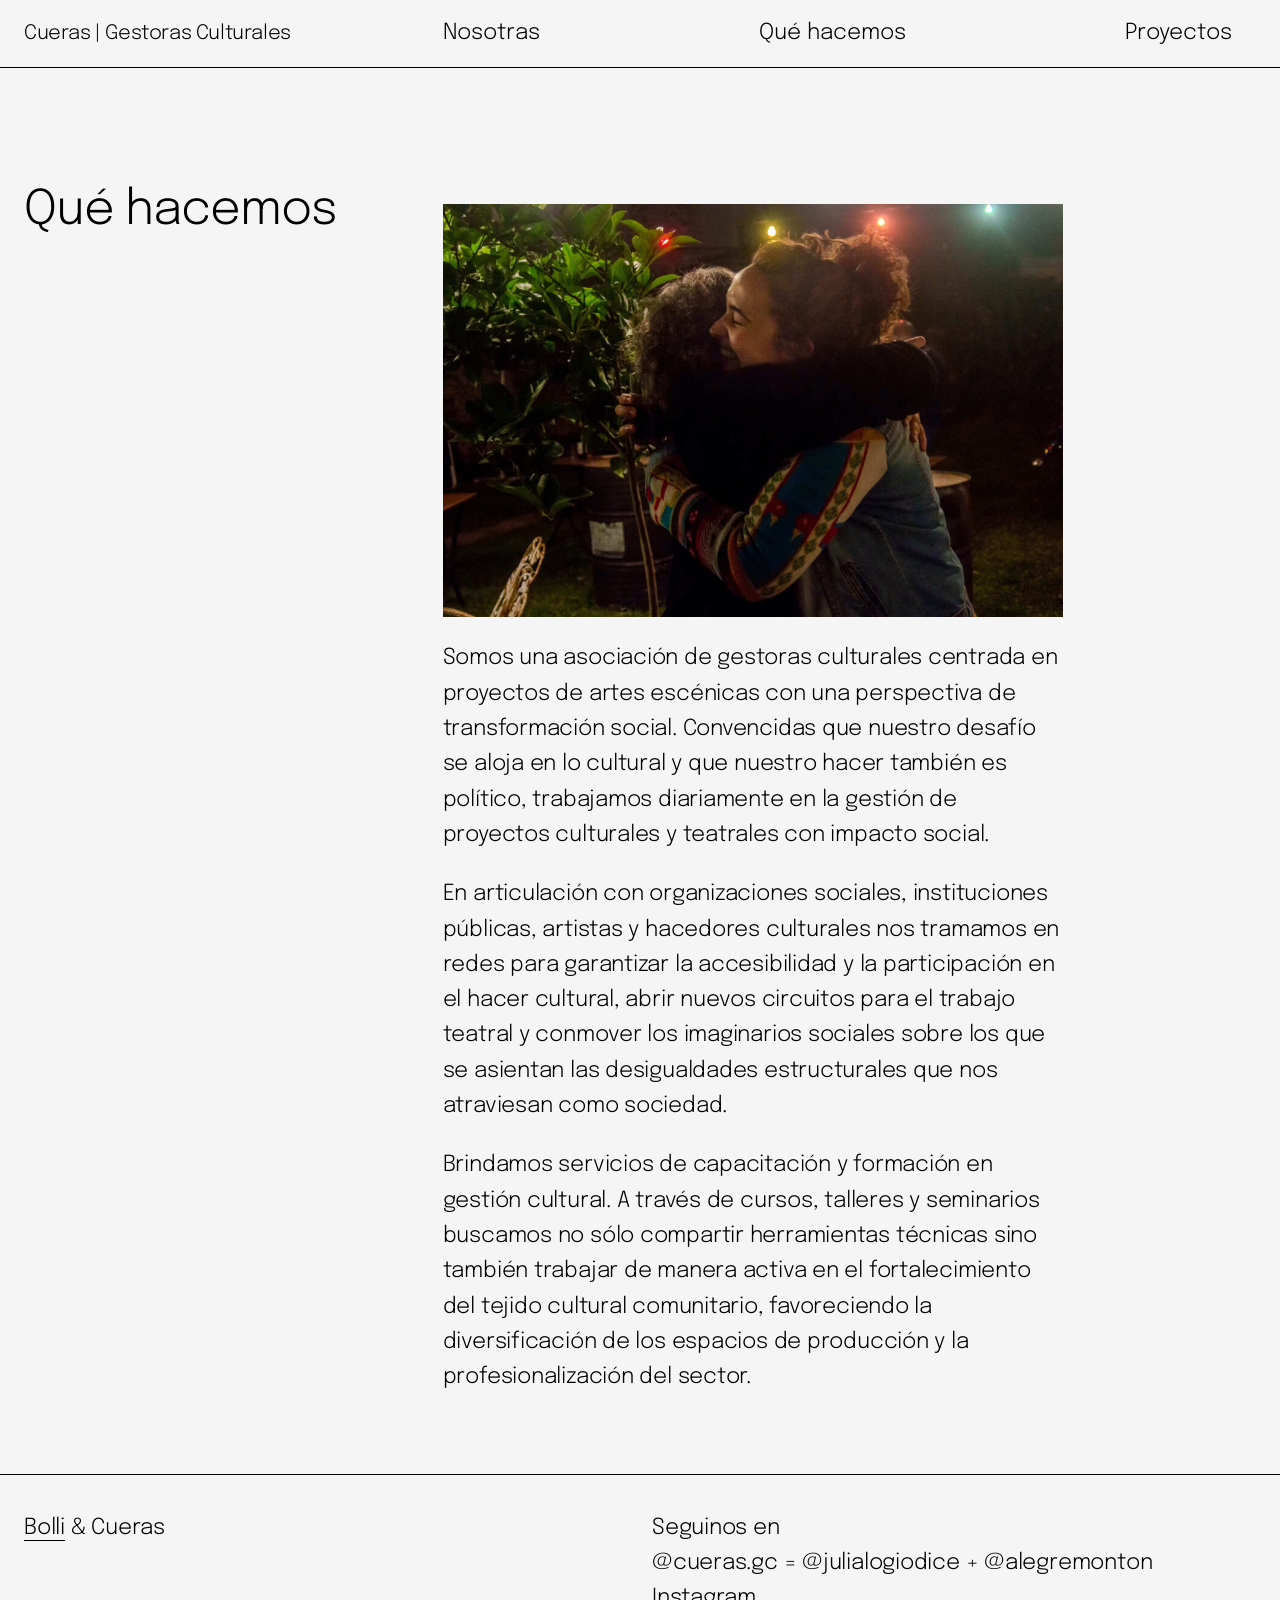
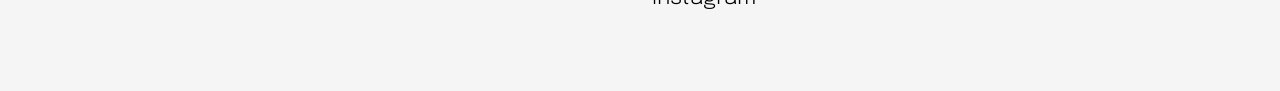
==== commit 02965abc: "Prepare static site for Vercel deployment" ====
--- a/hacemos/index.html
+++ b/hacemos/index.html
@@ -5,31 +5,6 @@
     <meta name="viewport" content="width=device-width, initial-scale=1" />
     <meta name="robots" content="max-image-preview:large" />
     <title>Qué hacemos &#8211; Cueras | Gestoras Culturales</title>
-    <link rel="dns-prefetch" href="../index.html" />
-    <link
-      rel="alternate"
-      type="application/rss+xml"
-      title="Cueras | Gestoras Culturales &raquo; Feed"
-      href="../feed/index.html"
-    />
-    <link
-      rel="alternate"
-      type="application/rss+xml"
-      title="Cueras | Gestoras Culturales &raquo; RSS de los comentarios"
-      href="../comments/feed/index.html"
-    />
-    <link
-      rel="alternate"
-      title="oEmbed (JSON)"
-      type="application/json+oembed"
-      href="../wp-json/oembed/1.0/embed%3Furl=https:%252F%252Fcueras.com.ar%252Fhacemos%252F"
-    />
-    <link
-      rel="alternate"
-      title="oEmbed (XML)"
-      type="text/xml+oembed"
-      href="../wp-json/oembed/1.0/embed%3Furl=https:%252F%252Fcueras.com.ar%252Fhacemos%252F&amp;format=xml"
-    />
     <style id="wp-img-auto-sizes-contain-inline-css">
       img:is([sizes="auto" i], [sizes^="auto," i]) {
         contain-intrinsic-size: 3000px 1500px;
@@ -2147,38 +2122,11 @@
     <link
       rel="stylesheet"
       id="fewer-style-css"
-      href="../wp-content/themes/fewer/style.css%3Fver=6.9.1.css"
+      href="../wp-content/themes/fewer/style.css"
       media="all"
     />
-    <link rel="https://api.w.org/" href="../wp-json/index.html" />
-    <link
-      rel="alternate"
-      title="JSON"
-      type="application/json"
-      href="../wp-json/wp/v2/pages/74"
-    />
-    <link
-      rel="EditURI"
-      type="application/rsd+xml"
-      title="RSD"
-      href="../xmlrpc.php%3Frsd"
-    />
-    <meta name="generator" content="WordPress 6.9.1" />
-    <link rel="canonical" href="..//hacemos/" />
-    <link rel="shortlink" href="..//hacemos/" />
-    <script type="importmap" id="wp-importmap">
-      {
-        "imports": {
-          "@wordpress/interactivity": "https://cueras.com.ar/wp-includes/js/dist/script-modules/interactivity/index.min.js?ver=66c613f68580994bb00a"
-        }
-      }
-    </script>
-    <link
-      rel="modulepreload"
-      href="../wp-includes/js/dist/script-modules/interactivity/index.min.js%3Fver=66c613f68580994bb00a"
-      id="@wordpress/interactivity-js-modulepreload"
-      fetchpriority="low"
-    />
+    <link rel="canonical" href="https://cueras.com.ar/hacemos/" />
+    <link rel="shortlink" href="https://cueras.com.ar/hacemos/" />
     <style class="wp-fonts-local">
       @font-face {
         font-family: Epilogue;
@@ -2435,7 +2383,7 @@
                             >
                               <a
                                 class="wp-block-pages-list__item__link wp-block-navigation-item__content"
-                                href="..//nosotras/"
+                                href="https://cueras.com.ar/nosotras/"
                                 >Nosotras</a
                               >
                             </li>
@@ -2444,7 +2392,7 @@
                             >
                               <a
                                 class="wp-block-pages-list__item__link wp-block-navigation-item__content"
-                                href="..//hacemos/"
+                                href="https://cueras.com.ar/hacemos/"
                                 aria-current="page"
                                 >Qué hacemos</a
                               >
@@ -2454,7 +2402,7 @@
                             >
                               <a
                                 class="wp-block-pages-list__item__link wp-block-navigation-item__content"
-                                href="..//proyectos/"
+                                href="https://cueras.com.ar/proyectos/"
                                 >Proyectos</a
                               >
                             </li>
@@ -2619,150 +2567,6 @@
         ></div>
       </footer>
     </div>
-    <script
-      data-cfasync="false"
-      src="../cdn-cgi/scripts/5c5dd728/cloudflare-static/email-decode.min.js"
-    ></script>
-    <script type="speculationrules">
-      {
-        "prefetch": [
-          {
-            "source": "document",
-            "where": {
-              "and": [
-                { "href_matches": "/*" },
-                {
-                  "not": {
-                    "href_matches": [
-                      "/wp-*.php",
-                      "/wp-admin/*",
-                      "/wp-content/uploads/*",
-                      "/wp-content/*",
-                      "/wp-content/plugins/*",
-                      "/wp-content/themes/fewer/*",
-                      "/*\\?(.+)"
-                    ]
-                  }
-                },
-                { "not": { "selector_matches": "a[rel~=\"nofollow\"]" } },
-                {
-                  "not": { "selector_matches": ".no-prefetch, .no-prefetch a" }
-                }
-              ]
-            },
-            "eagerness": "conservative"
-          }
-        ]
-      }
-    </script>
-    <script
-      type="88d42f772c46eed44f917451-module"
-      src="../wp-includes/js/dist/script-modules/block-library/navigation/view.min.js%3Fver=b0f909c3ec791c383210"
-      id="@wordpress/block-library/navigation/view-js-module"
-      fetchpriority="low"
-      data-wp-router-options='{"loadOnClientNavigation":true}'
-    ></script>
-    <script
-      id="wp-block-template-skip-link-js-after"
-      type="88d42f772c46eed44f917451-text/javascript"
-    >
-      	( function() {
-      		var skipLinkTarget = document.querySelector( 'main' ),
-      			sibling,
-      			skipLinkTargetID,
-      			skipLink;
-
-      		// Early exit if a skip-link target can't be located.
-      		if ( ! skipLinkTarget ) {
-      			return;
-      		}
-
-      		/*
-      		 * Get the site wrapper.
-      		 * The skip-link will be injected in the beginning of it.
-      		 */
-      		sibling = document.querySelector( '.wp-site-blocks' );
-
-      		// Early exit if the root element was not found.
-      		if ( ! sibling ) {
-      			return;
-      		}
-
-      		// Get the skip-link target's ID, and generate one if it doesn't exist.
-      		skipLinkTargetID = skipLinkTarget.id;
-      		if ( ! skipLinkTargetID ) {
-      			skipLinkTargetID = 'wp--skip-link--target';
-      			skipLinkTarget.id = skipLinkTargetID;
-      		}
-
-      		// Create the skip link.
-      		skipLink = document.createElement( 'a' );
-      		skipLink.classList.add( 'skip-link', 'screen-reader-text' );
-      		skipLink.id = 'wp-skip-link';
-      		skipLink.href = '#' + skipLinkTargetID;
-      		skipLink.innerText = 'Saltar al contenido';
-
-      		// Inject the skip link.
-      		sibling.parentElement.insertBefore( skipLink, sibling );
-      	}() );
-
-      //# sourceURL=wp-block-template-skip-link-js-after
-    </script>
-    <script id="wp-emoji-settings" type="application/json">
-      {
-        "baseUrl": "https://s.w.org/images/core/emoji/17.0.2/72x72/",
-        "ext": ".png",
-        "svgUrl": "https://s.w.org/images/core/emoji/17.0.2/svg/",
-        "svgExt": ".svg",
-        "source": {
-          "concatemoji": "https://cueras.com.ar/wp-includes/js/wp-emoji-release.min.js?ver=6.9.1"
-        }
-      }
-    </script>
-    <script type="88d42f772c46eed44f917451-module">
-      /*! This file is auto-generated */
-      const a=JSON.parse(document.getElementById("wp-emoji-settings").textContent),o=(window._wpemojiSettings=a,"wpEmojiSettingsSupports"),s=["flag","emoji"];function i(e){try{var t={supportTests:e,timestamp:(new Date).valueOf()};sessionStorage.setItem(o,JSON.stringify(t))}catch(e){}}function c(e,t,n){e.clearRect(0,0,e.canvas.width,e.canvas.height),e.fillText(t,0,0);t=new Uint32Array(e.getImageData(0,0,e.canvas.width,e.canvas.height).data);e.clearRect(0,0,e.canvas.width,e.canvas.height),e.fillText(n,0,0);const a=new Uint32Array(e.getImageData(0,0,e.canvas.width,e.canvas.height).data);return t.every((e,t)=>e===a[t])}function p(e,t){e.clearRect(0,0,e.canvas.width,e.canvas.height),e.fillText(t,0,0);var n=e.getImageData(16,16,1,1);for(let e=0;e<n.data.length;e++)if(0!==n.data[e])return!1;return!0}function u(e,t,n,a){switch(t){case"flag":return n(e,"\ud83c\udff3\ufe0f\u200d\u26a7\ufe0f","\ud83c\udff3\ufe0f\u200b\u26a7\ufe0f")?!1:!n(e,"\ud83c\udde8\ud83c\uddf6","\ud83c\udde8\u200b\ud83c\uddf6")&&!n(e,"\ud83c\udff4\udb40\udc67\udb40\udc62\udb40\udc65\udb40\udc6e\udb40\udc67\udb40\udc7f","\ud83c\udff4\u200b\udb40\udc67\u200b\udb40\udc62\u200b\udb40\udc65\u200b\udb40\udc6e\u200b\udb40\udc67\u200b\udb40\udc7f");case"emoji":return!a(e,"\ud83e\u1fac8")}return!1}function f(e,t,n,a){let r;const o=(r="undefined"!=typeof WorkerGlobalScope&&self instanceof WorkerGlobalScope?new OffscreenCanvas(300,150):document.createElement("canvas")).getContext("2d",{willReadFrequently:!0}),s=(o.textBaseline="top",o.font="600 32px Arial",{});return e.forEach(e=>{s[e]=t(o,e,n,a)}),s}function r(e){var t=document.createElement("script");t.src=e,t.defer=!0,document.head.appendChild(t)}a.supports={everything:!0,everythingExceptFlag:!0},new Promise(t=>{let n=function(){try{var e=JSON.parse(sessionStorage.getItem(o));if("object"==typeof e&&"number"==typeof e.timestamp&&(new Date).valueOf()<e.timestamp+604800&&"object"==typeof e.supportTests)return e.supportTests}catch(e){}return null}();if(!n){if("undefined"!=typeof Worker&&"undefined"!=typeof OffscreenCanvas&&"undefined"!=typeof URL&&URL.createObjectURL&&"undefined"!=typeof Blob)try{var e="postMessage("+f.toString()+"("+[JSON.stringify(s),u.toString(),c.toString(),p.toString()].join(",")+"));",a=new Blob([e],{type:"text/javascript"});const r=new Worker(URL.createObjectURL(a),{name:"wpTestEmojiSupports"});return void(r.onmessage=e=>{i(n=e.data),r.terminate(),t(n)})}catch(e){}i(n=f(s,u,c,p))}t(n)}).then(e=>{for(const n in e)a.supports[n]=e[n],a.supports.everything=a.supports.everything&&a.supports[n],"flag"!==n&&(a.supports.everythingExceptFlag=a.supports.everythingExceptFlag&&a.supports[n]);var t;a.supports.everythingExceptFlag=a.supports.everythingExceptFlag&&!a.supports.flag,a.supports.everything||((t=a.source||{}).concatemoji?r(t.concatemoji):t.wpemoji&&t.twemoji&&(r(t.twemoji),r(t.wpemoji)))});
-      //# sourceURL=https://cueras.com.ar/wp-includes/js/wp-emoji-loader.min.js
-    </script>
-    <script
-      src="../cdn-cgi/scripts/7d0fa10a/cloudflare-static/rocket-loader.min.js"
-      data-cf-settings="88d42f772c46eed44f917451-|49"
-      defer
-    ></script>
-    <script>
-      (function () {
-        function c() {
-          var b = a.contentDocument || a.contentWindow.document;
-          if (b) {
-            var d = b.createElement("script");
-            d.innerHTML =
-              "window.__CF$cv$params={r:'9ca79c49aac283fc',t:'MTc3MDUxNjgzNA=='};var a=document.createElement('script');a.src='/cdn-cgi/challenge-platform/scripts/jsd/main.js';document.getElementsByTagName('head')[0].appendChild(a);";
-            b.getElementsByTagName("head")[0].appendChild(d);
-          }
-        }
-        if (document.body) {
-          var a = document.createElement("iframe");
-          a.height = 1;
-          a.width = 1;
-          a.style.position = "absolute";
-          a.style.top = 0;
-          a.style.left = 0;
-          a.style.border = "none";
-          a.style.visibility = "hidden";
-          document.body.appendChild(a);
-          if ("loading" !== document.readyState) c();
-          else if (window.addEventListener)
-            document.addEventListener("DOMContentLoaded", c);
-          else {
-            var e = document.onreadystatechange || function () {};
-            document.onreadystatechange = function (b) {
-              e(b);
-              "loading" !== document.readyState &&
-                ((document.onreadystatechange = e), c());
-            };
-          }
-        }
-      })();
-    </script>
+    <script src="/assets/site.js" defer></script>
   </body>
 </html>
--- a/wp-content/themes/fewer/style.css
+++ b/wp-content/themes/fewer/style.css
@@ -0,0 +1,102 @@
+/*
+Theme Name: Fewer
+
+*/
+
+/*
+ * Font smoothing
+ * https://github.com/WordPress/gutenberg/issues/35934
+ */
+body {
+	-moz-osx-font-smoothing: grayscale;
+	-webkit-font-smoothing: antialiased;
+}
+
+/*
+ * Control the hover stylings of outline block style.
+ * Unnecessary once block styles are configurable via theme.json
+ * https://github.com/WordPress/gutenberg/issues/42794
+ */
+.wp-block-button.is-style-outline>.wp-block-button__link:not(.has-background):hover {
+	background-color: var(--wp--preset--color--secondary);
+	color: var(--wp--preset--color--background);
+	border-color: var(--wp--preset--color--secondary);
+}
+
+/**
+ * Currently table styles are only available with 'wp-block-styles' 
+ * theme support (block css) thus the following needs to be included
+ * since 'wp-block-styles' aren't used for this theme.
+ * https://github.com/WordPress/gutenberg/issues/45065
+ */
+.wp-block-table thead {
+	border-bottom: 3px solid;
+}
+.wp-block-table tfoot {
+	border-top: 3px solid;
+}
+.wp-block-table td,
+.wp-block-table th {
+	padding: var(--wp--preset--spacing--30);
+	border: 1px solid;
+	word-break: normal;
+}
+.wp-block-table figcaption {
+	font-size: var(--wp--preset--font-size--small);
+	text-align: center;
+}
+
+/*
+ * Link styles
+ * https://github.com/WordPress/gutenberg/issues/42319
+ */
+a {
+	text-decoration-thickness: .02em !important;
+	text-underline-offset: .25em;
+}
+
+/* Static replacement for the WordPress navigation module. */
+.wp-block-navigation__responsive-container-open,
+.wp-block-navigation__responsive-container-close {
+	display: none;
+}
+
+@media (max-width: 599px) {
+	html.has-modal-open {
+		overflow: hidden;
+	}
+
+	.wp-block-navigation__responsive-container-open {
+		display: flex;
+	}
+
+	.wp-block-navigation__responsive-container:not(.is-menu-open) {
+		display: none;
+	}
+
+	.wp-block-navigation__responsive-container.is-menu-open {
+		display: flex;
+		position: fixed;
+		inset: 0;
+		z-index: 100000;
+		overflow: auto;
+		padding: var(--wp--preset--spacing--50);
+	}
+
+	.wp-block-navigation__responsive-container.is-menu-open
+		.wp-block-navigation__responsive-container-close {
+		display: flex;
+		position: absolute;
+		top: var(--wp--preset--spacing--30);
+		right: var(--wp--preset--spacing--30);
+	}
+
+	.wp-block-navigation__responsive-container.is-menu-open
+		.wp-block-navigation__responsive-close,
+	.wp-block-navigation__responsive-container.is-menu-open
+		.wp-block-navigation__responsive-dialog,
+	.wp-block-navigation__responsive-container.is-menu-open
+		.wp-block-navigation__responsive-container-content {
+		width: 100%;
+	}
+}
